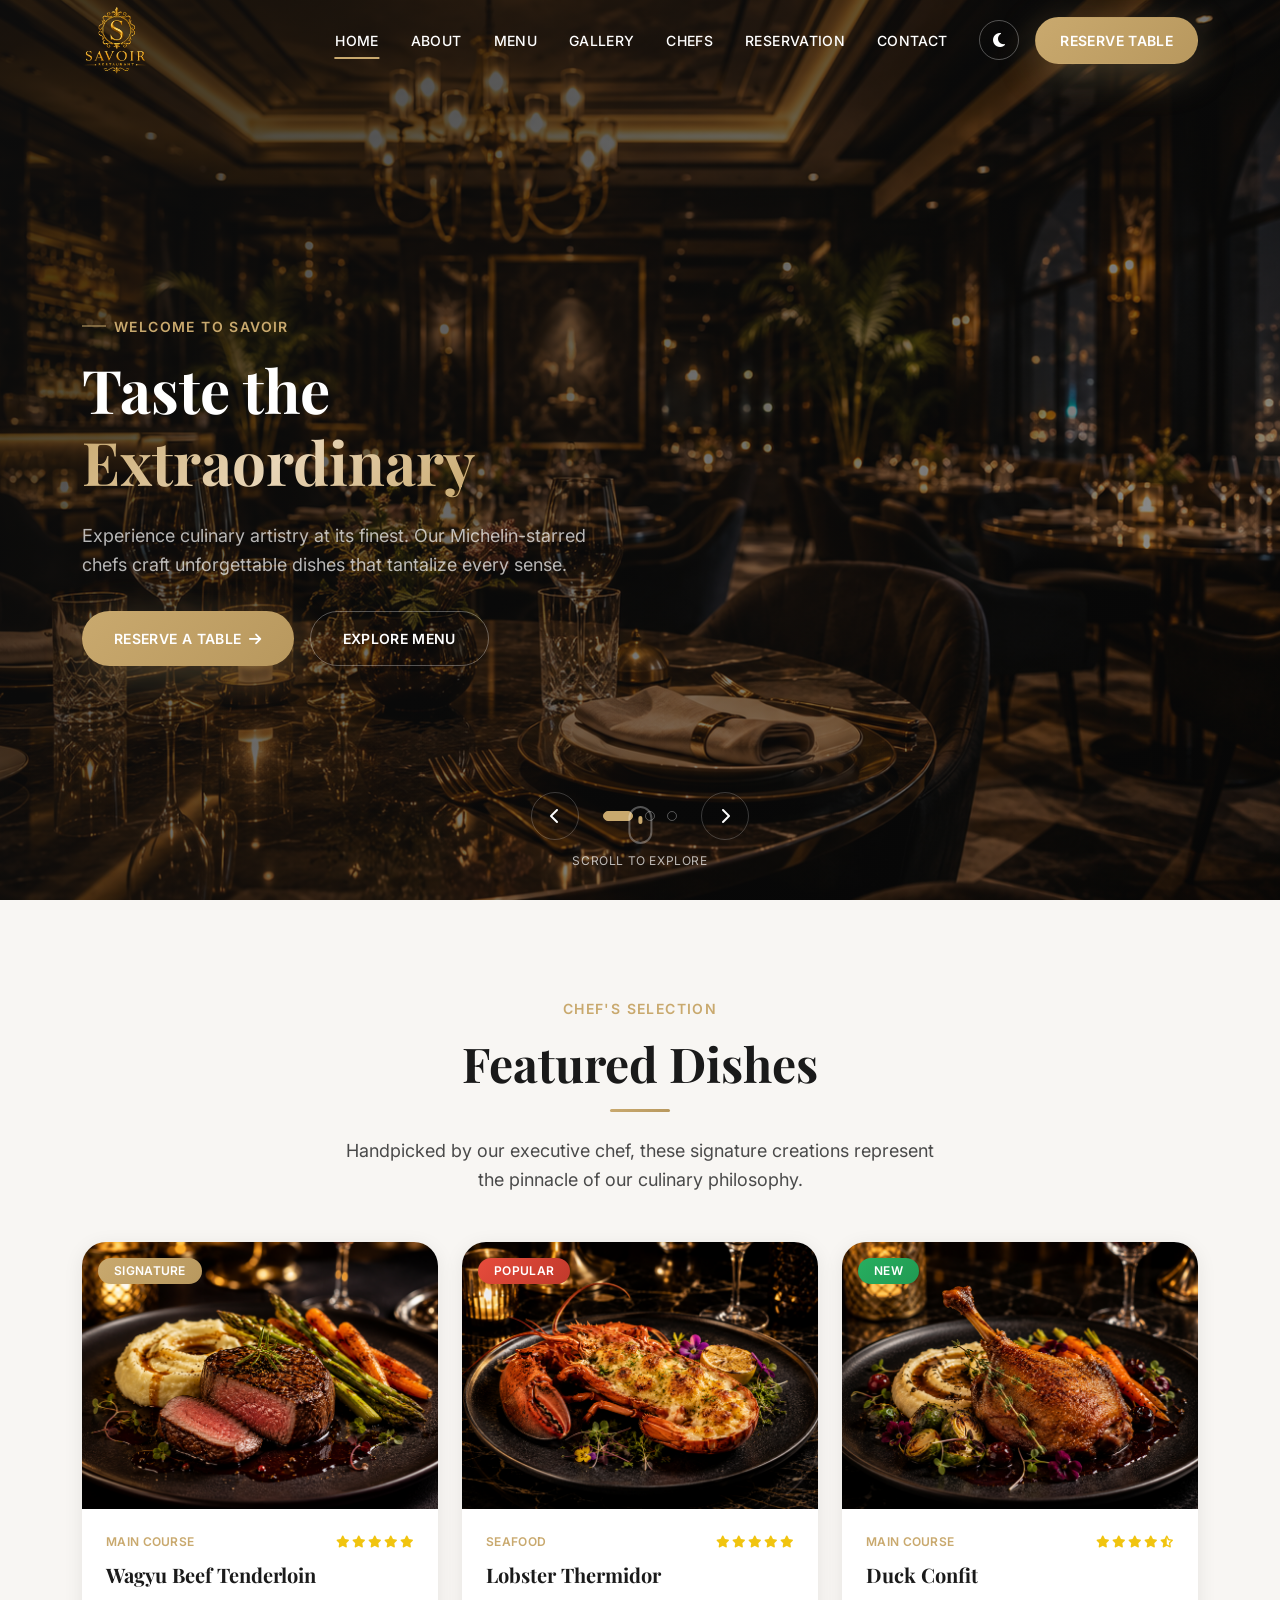
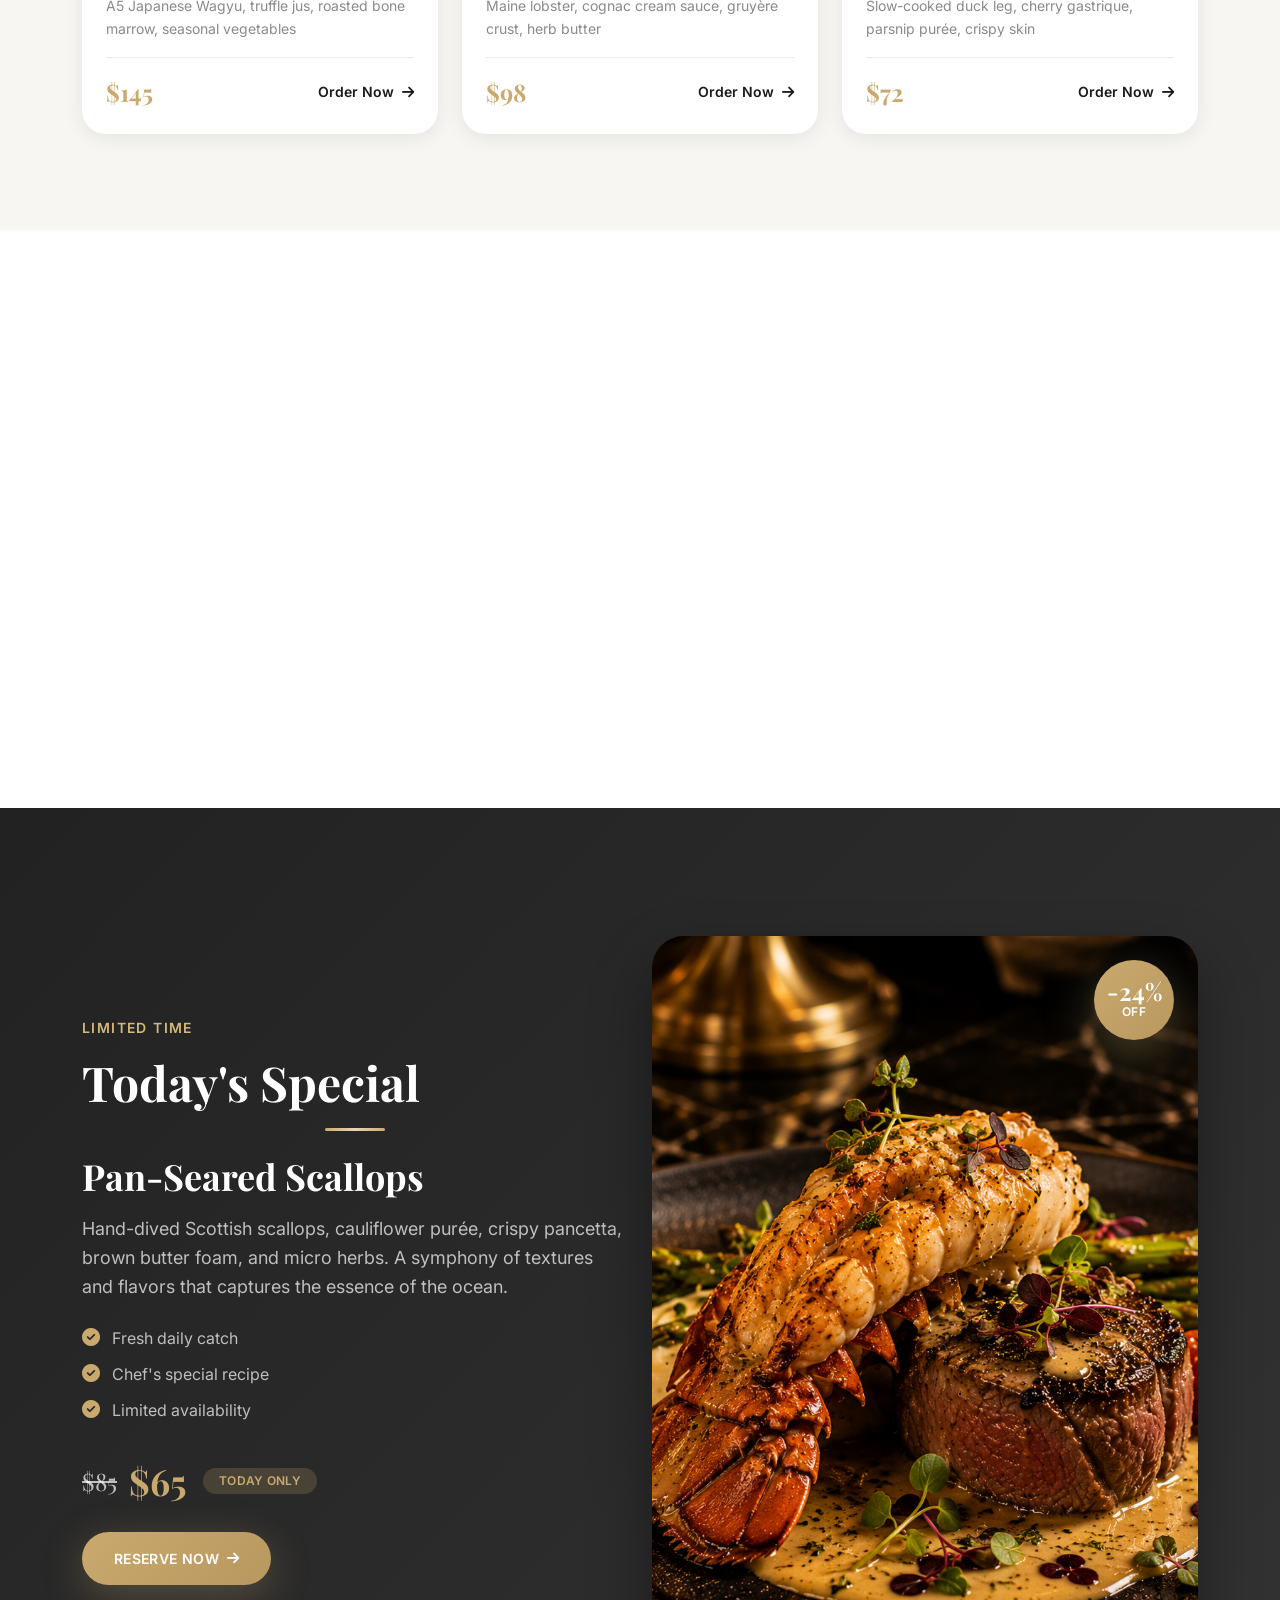
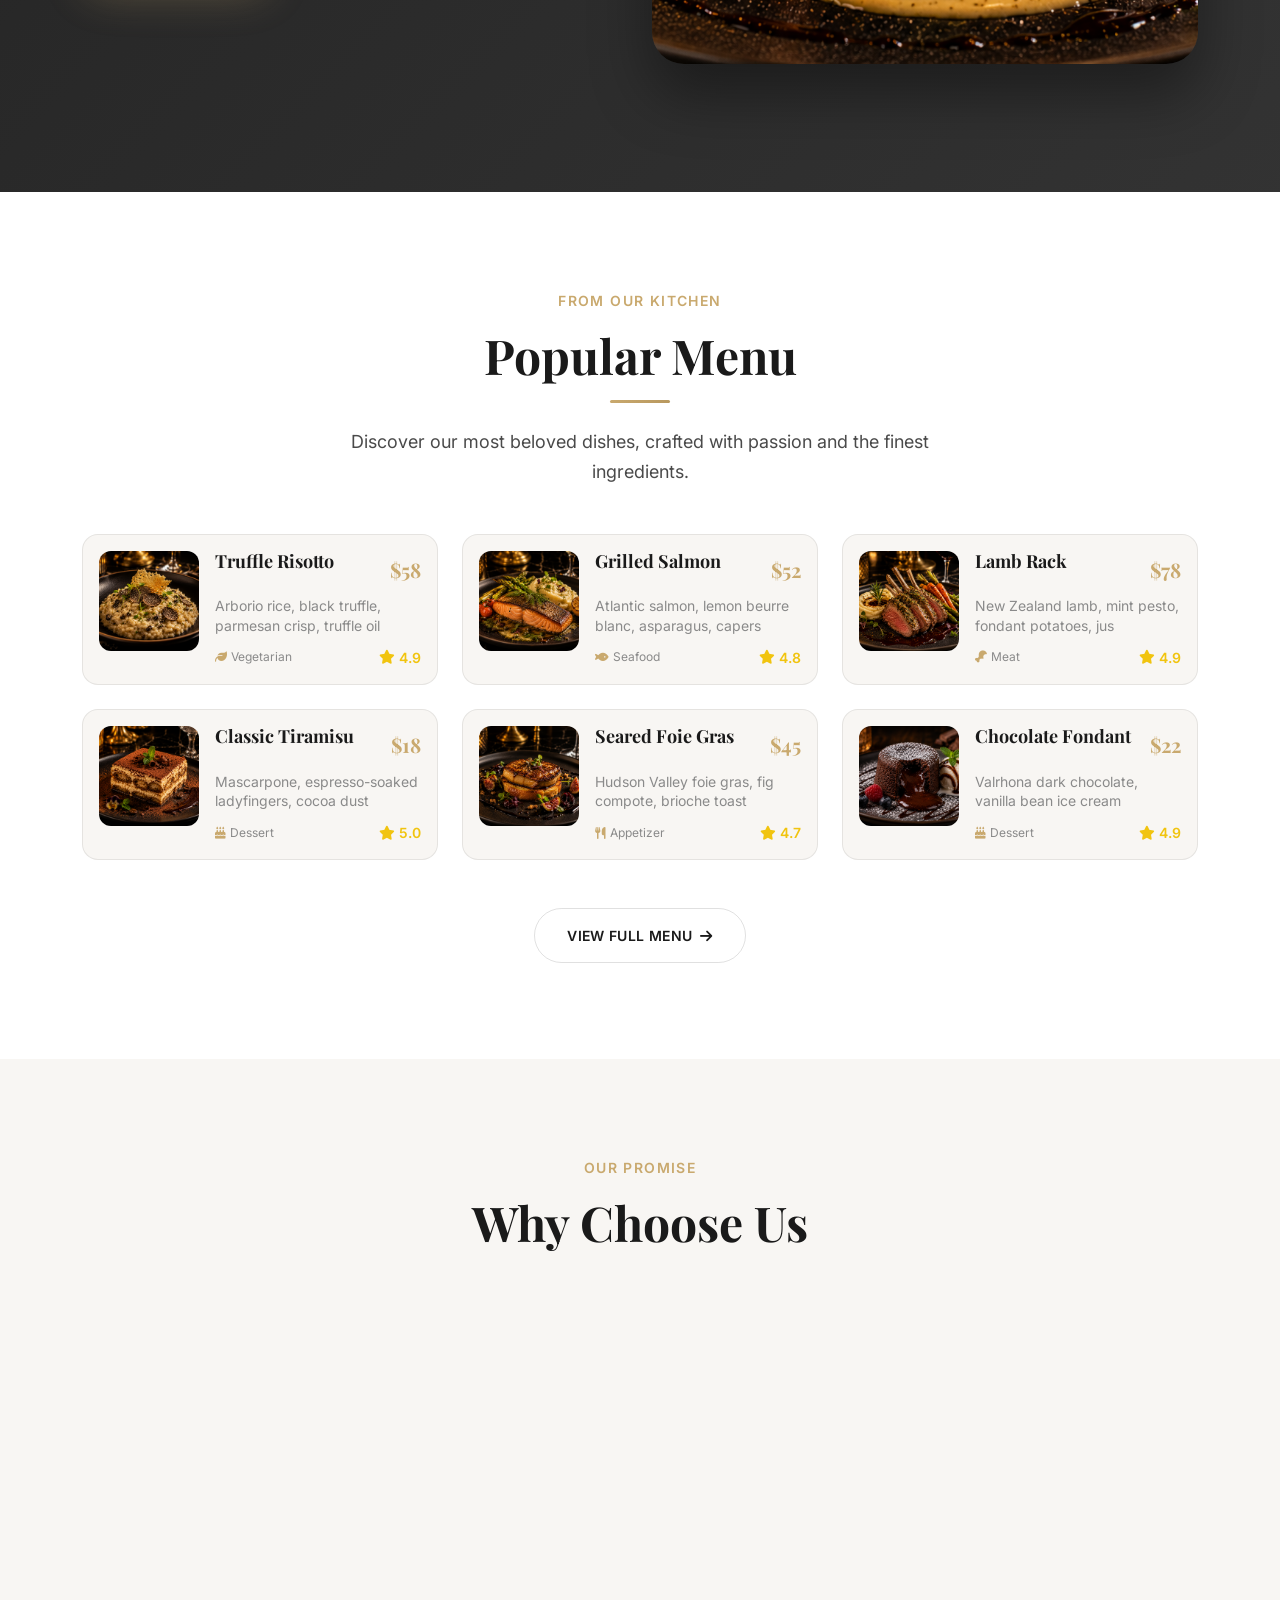
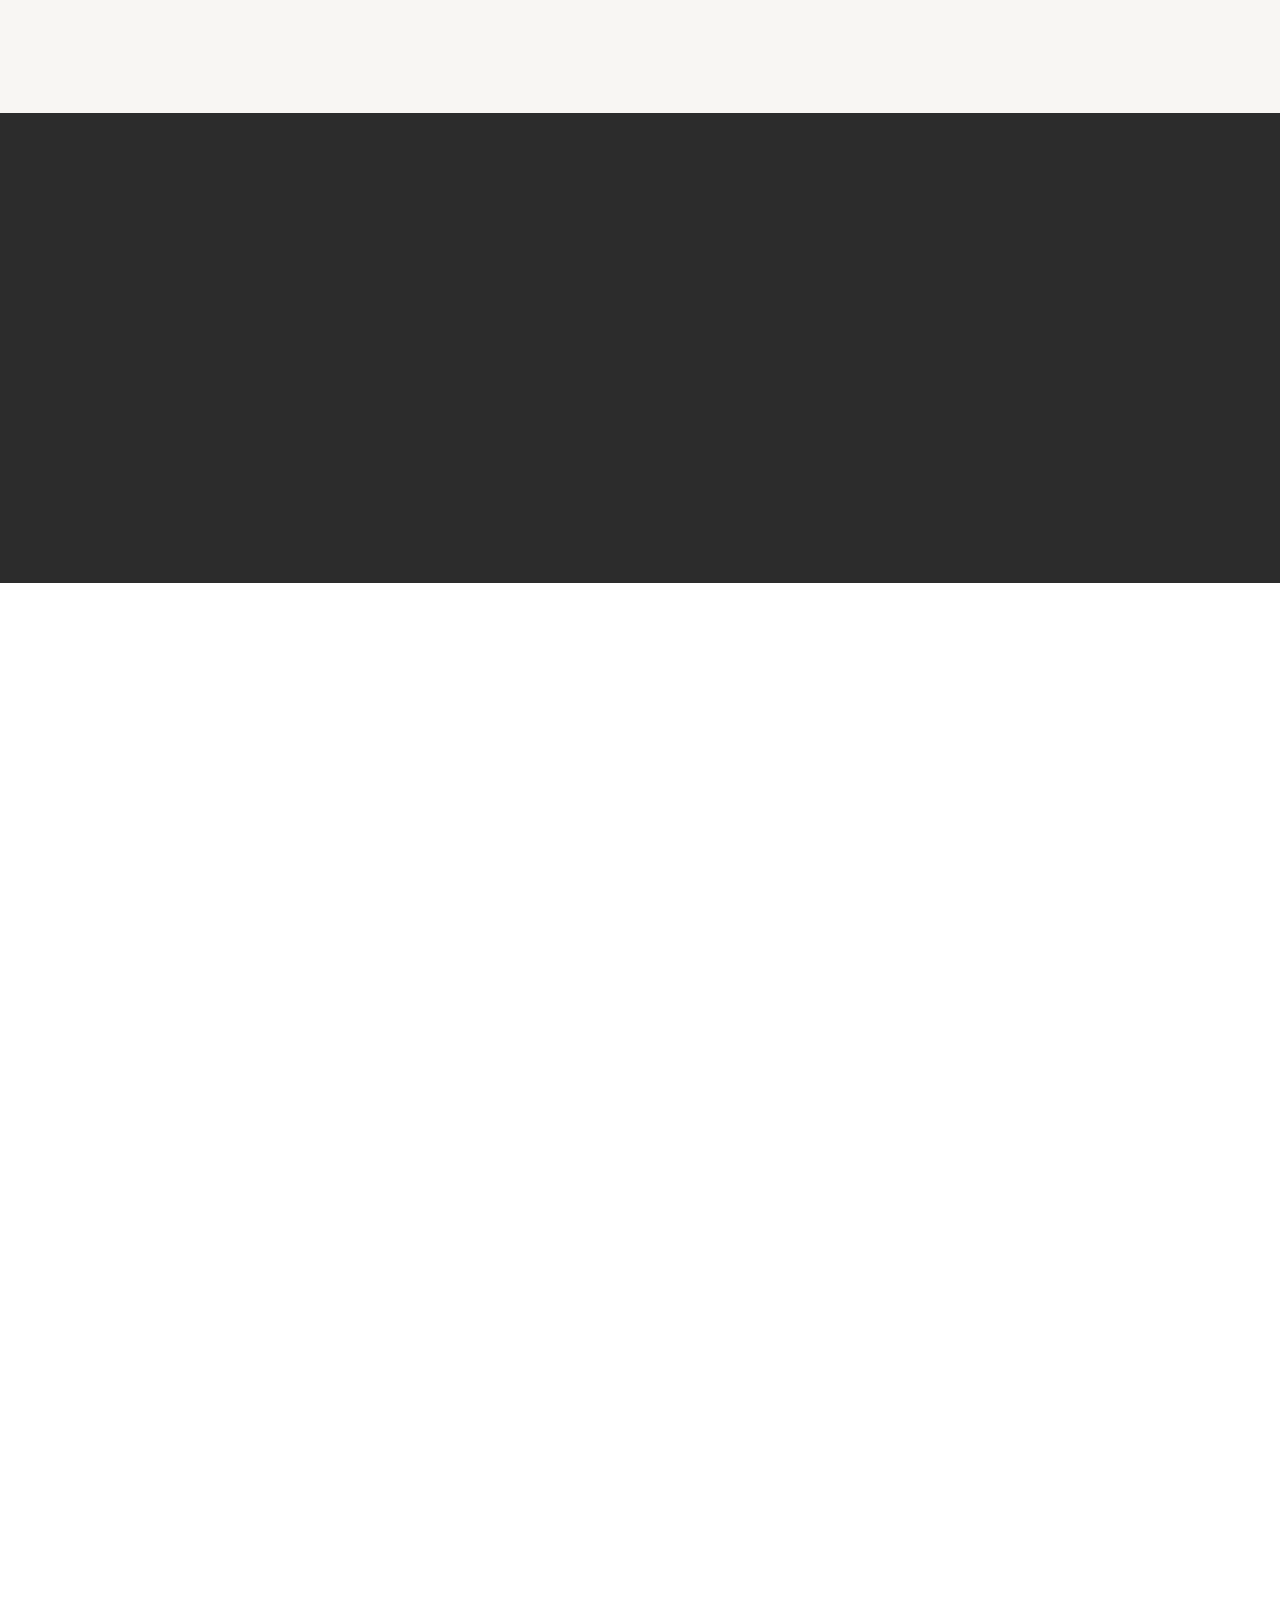
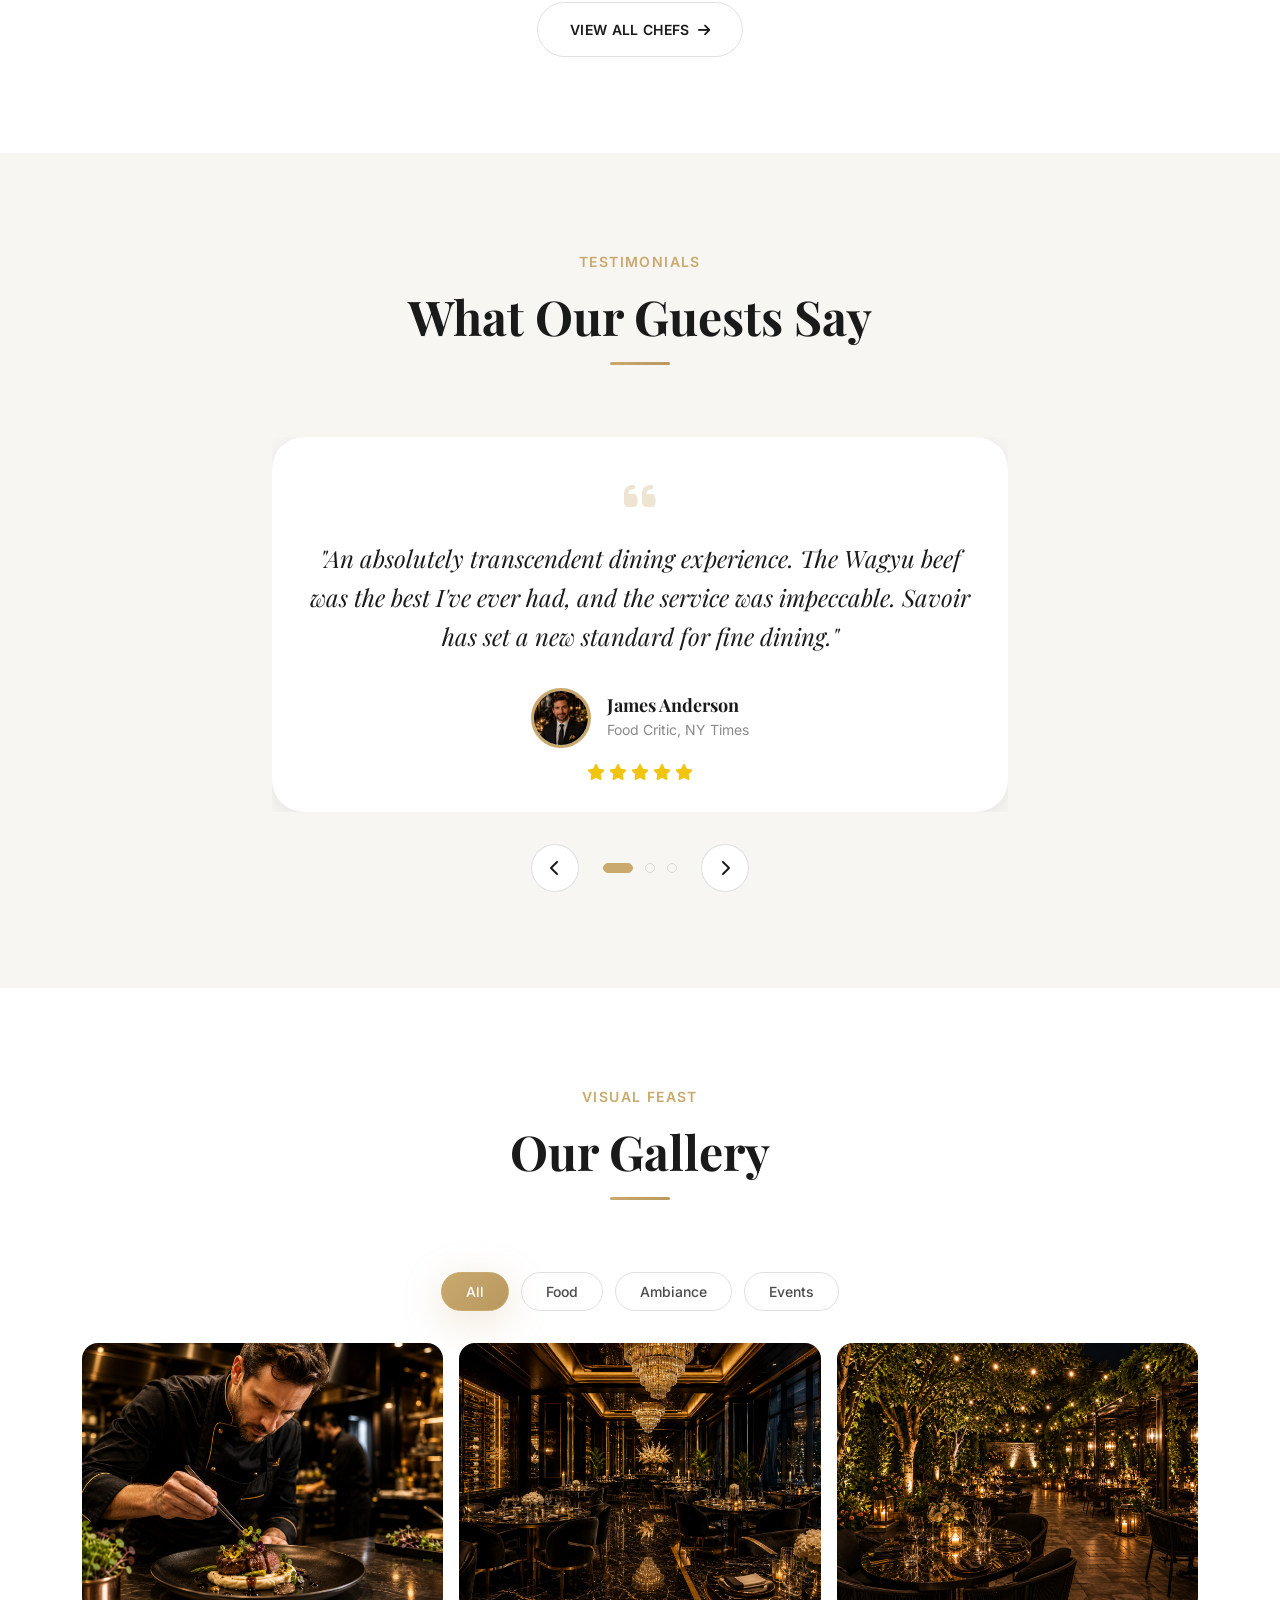
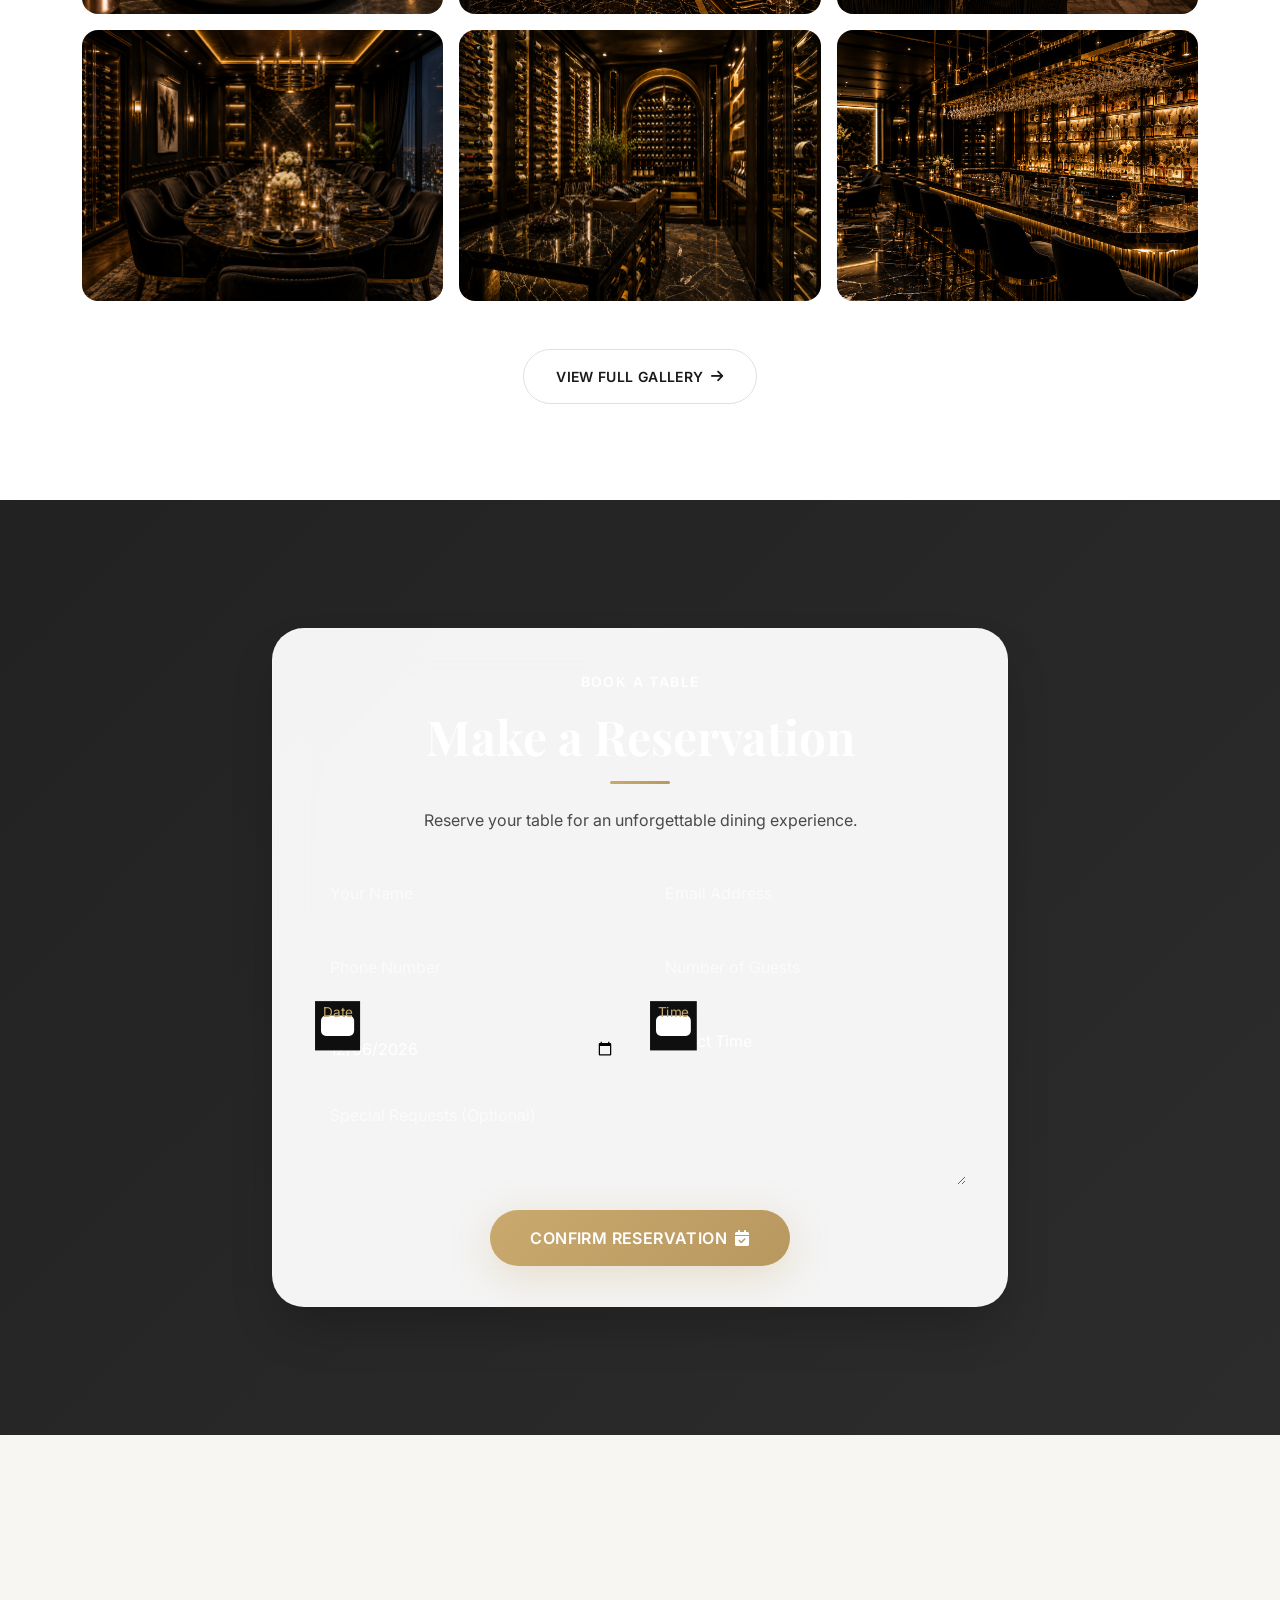
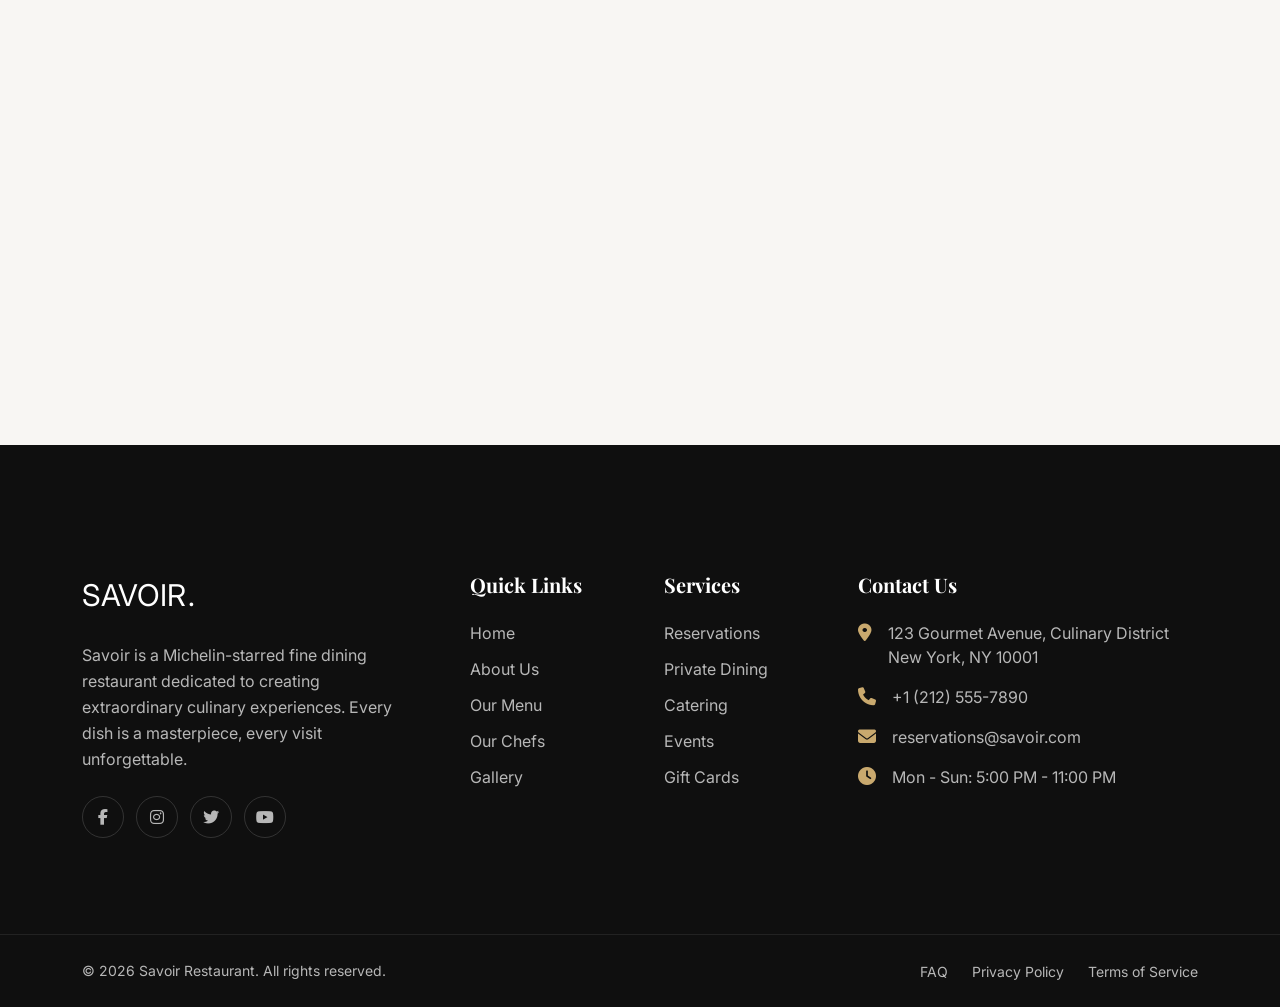
==== index.html @ 3e670ac7 "first commit" ====
<!DOCTYPE html>
<html lang="en" data-theme="light">
<head>
    <meta charset="UTF-8">
    <meta name="viewport" content="width=device-width, initial-scale=1.0">
    <meta name="description" content="Savoir - A Michelin-star dining experience. Premium luxury restaurant serving exquisite culinary masterpieces.">
    <meta name="keywords" content="luxury restaurant, fine dining, michelin star, gourmet food, reservation">
    <meta name="author" content="Savoir Restaurant">
    <meta name="theme-color" content="#0f0f0f">
    
    <title>Savoir | Fine Dining Experience</title>
    
    <!-- Favicon -->
    <link rel="icon" type="image/png" href="Images/logo/favicon 1.png">
    
    <!-- Bootstrap 5 CSS -->
    <link href="https://cdn.jsdelivr.net/npm/bootstrap@5.3.2/dist/css/bootstrap.min.css" rel="stylesheet">
    
    <!-- Tailwind CSS -->
    <script src="https://cdn.tailwindcss.com"></script>
    
    <!-- Google Fonts -->
    <link rel="preconnect" href="https://fonts.googleapis.com">
    <link rel="preconnect" href="https://fonts.gstatic.com" crossorigin>
    <link href="https://fonts.googleapis.com/css2?family=Playfair+Display:ital,wght@0,400;0,500;0,600;0,700;1,400;1,500&family=Inter:wght@300;400;500;600;700&display=swap" rel="stylesheet">
    
    <!-- Font Awesome -->
    <link rel="stylesheet" href="https://cdnjs.cloudflare.com/ajax/libs/font-awesome/6.5.1/css/all.min.css">
    
    <!-- Custom CSS -->
    <link rel="stylesheet" href="CSS/variables.css">
    <link rel="stylesheet" href="CSS/utilities.css">
    <link rel="stylesheet" href="CSS/animations.css">
    <link rel="stylesheet" href="CSS/style.css">
    <link rel="stylesheet" href="CSS/responsive.css">
</head>
<body class="overflow-x-hidden">
    
    <!-- ========================================== -->
    <!-- LOADING SCREEN                             -->
    <!-- ========================================== -->
    <div id="page-loader" class="page-loader">
        <div class="loader-content">
            <div class="loader-logo">
                <span class="loader-text">SAVOIR</span>
            </div>
            <div class="loader-line">
                <div class="loader-progress"></div>
            </div>
            <p class="loader-subtitle">Preparing your experience...</p>
        </div>
    </div>
    
    <!-- ========================================== -->
    <!-- SCROLL PROGRESS BAR                        -->
    <!-- ========================================== -->
    <div class="scroll-progress-container">
        <div class="scroll-progress-bar" id="scrollProgress"></div>
    </div>
    
    <!-- ========================================== -->
    <!-- NAVIGATION                                 -->
    <!-- ========================================== -->
    <nav class="navbar navbar-expand-lg fixed-top" id="mainNavbar">
        <div class="container">
            <!-- Logo -->
            <a class="navbar-brand" href="index.html">
                <img src="Images/logo/logo 1.png" alt="Savoir Restaurant" class="logo-img">
            </a>
            
            <!-- Mobile Toggle -->
            <button class="navbar-toggler" type="button" data-bs-toggle="collapse" data-bs-target="#navbarNav" 
                    aria-controls="navbarNav" aria-expanded="false" aria-label="Toggle navigation">
                <span class="toggler-line"></span>
                <span class="toggler-line"></span>
                <span class="toggler-line"></span>
            </button>
            
            <!-- Navigation Links -->
            <div class="collapse navbar-collapse" id="navbarNav">
                <ul class="navbar-nav ms-auto align-items-center">
                    <li class="nav-item">
                        <a class="nav-link active" href="index.html">Home</a>
                    </li>
                    <li class="nav-item">
                        <a class="nav-link" href="pages/about.html">About</a>
                    </li>
                    <li class="nav-item">
                        <a class="nav-link" href="pages/menu.html">Menu</a>
                    </li>
                    <li class="nav-item">
                        <a class="nav-link" href="pages/gallery.html">Gallery</a>
                    </li>
                    <li class="nav-item">
                        <a class="nav-link" href="pages/chefs.html">Chefs</a>
                    </li>
                    <li class="nav-item">
                        <a class="nav-link" href="pages/reservation.html">Reservation</a>
                    </li>
                    <li class="nav-item">
                        <a class="nav-link" href="pages/contact.html">Contact</a>
                    </li>
                    
                    <!-- Theme Toggle -->
                    <li class="nav-item ms-lg-3">
                        <button class="theme-toggle" id="themeToggle" aria-label="Toggle dark mode">
                            <i class="fas fa-moon"></i>
                            <i class="fas fa-sun"></i>
                        </button>
                    </li>
                    
                    <!-- CTA Button -->
                    <li class="nav-item ms-lg-3">
                        <a href="pages/reservation.html" class="btn btn-reserve">Reserve Table</a>
                    </li>
                </ul>
            </div>
        </div>
    </nav>
    
    <!-- ========================================== -->
    <!-- HERO SECTION                               -->
    <!-- ========================================== -->
    <section class="hero-section" id="hero">
        <div class="hero-slider" id="heroSlider">
            <!-- Slide 1 -->
            <div class="hero-slide active" style="background-image: url('Images/hero/hero\ 1.png');">
                <div class="hero-overlay"></div>
                <div class="container h-100">
                    <div class="row h-100 align-items-center">
                        <div class="col-lg-8 col-xl-6">
                            <div class="hero-content">
                                <span class="hero-subtitle reveal-up">Welcome to Savoir</span>
                                <h1 class="hero-title reveal-up delay-1">
                                    Taste the <span class="text-gradient">Extraordinary</span>
                                </h1>
                                <p class="hero-description reveal-up delay-2">
                                    Experience culinary artistry at its finest. Our Michelin-starred chefs craft 
                                    unforgettable dishes that tantalize every sense.
                                </p>
                                <div class="hero-buttons reveal-up delay-3">
                                    <a href="pages/reservation.html" class="btn btn-primary-glow">
                                        <span>Reserve a Table</span>
                                        <i class="fas fa-arrow-right ms-2"></i>
                                    </a>
                                    <a href="pages/menu.html" class="btn btn-outline-light">
                                        <span>Explore Menu</span>
                                    </a>
                                </div>
                            </div>
                        </div>
                    </div>
                </div>
            </div>
            
            <!-- Slide 2 -->
            <div class="hero-slide" style="background-image: url('Images/hero/hero\ 2.png');">
                <div class="hero-overlay"></div>
                <div class="container h-100">
                    <div class="row h-100 align-items-center">
                        <div class="col-lg-8 col-xl-6">
                            <div class="hero-content">
                                <span class="hero-subtitle">Fine Dining Redefined</span>
                                <h1 class="hero-title">
                                    Where <span class="text-gradient">Passion</span> Meets Plate
                                </h1>
                                <p class="hero-description">
                                    Every dish tells a story. Discover our seasonal tasting menu curated 
                                    with the world's finest ingredients.
                                </p>
                                <div class="hero-buttons">
                                    <a href="pages/reservation.html" class="btn btn-primary-glow">
                                        <span>Book Now</span>
                                        <i class="fas fa-arrow-right ms-2"></i>
                                    </a>
                                    <a href="pages/menu.html" class="btn btn-outline-light">
                                        <span>View Menu</span>
                                    </a>
                                </div>
                            </div>
                        </div>
                    </div>
                </div>
            </div>
            
            <!-- Slide 3 -->
            <div class="hero-slide" style="background-image: url('Images/hero/hero\ 3.png');">
                <div class="hero-overlay"></div>
                <div class="container h-100">
                    <div class="row h-100 align-items-center">
                        <div class="col-lg-8 col-xl-6">
                            <div class="hero-content">
                                <span class="hero-subtitle">An Evening to Remember</span>
                                <h1 class="hero-title">
                                    Savor Every <span class="text-gradient">Moment</span>
                                </h1>
                                <p class="hero-description">
                                    Immerse yourself in an ambiance of elegance. Perfect for romantic 
                                    evenings, celebrations, and business dinners.
                                </p>
                                <div class="hero-buttons">
                                    <a href="pages/reservation.html" class="btn btn-primary-glow">
                                        <span>Reserve Now</span>
                                        <i class="fas fa-arrow-right ms-2"></i>
                                    </a>
                                    <a href="pages/about.html" class="btn btn-outline-light">
                                        <span>Our Story</span>
                                    </a>
                                </div>
                            </div>
                        </div>
                    </div>
                </div>
            </div>
        </div>
        
        <!-- Slider Controls -->
        <div class="hero-slider-controls">
            <button class="slider-arrow slider-prev" id="sliderPrev" aria-label="Previous slide">
                <i class="fas fa-chevron-left"></i>
            </button>
            <div class="slider-dots" id="sliderDots">
                <button class="slider-dot active" data-slide="0" aria-label="Go to slide 1"></button>
                <button class="slider-dot" data-slide="1" aria-label="Go to slide 2"></button>
                <button class="slider-dot" data-slide="2" aria-label="Go to slide 3"></button>
            </div>
            <button class="slider-arrow slider-next" id="sliderNext" aria-label="Next slide">
                <i class="fas fa-chevron-right"></i>
            </button>
        </div>
        
        <!-- Scroll Indicator -->
        <div class="scroll-indicator">
            <div class="mouse">
                <div class="wheel"></div>
            </div>
            <span class="scroll-text">Scroll to explore</span>
        </div>
    </section>
    
    <!-- ========================================== -->
    <!-- FEATURED DISHES SECTION                    -->
    <!-- ========================================== -->
    <section class="section featured-section" id="featured">
        <div class="container">
            <div class="row justify-content-center mb-5">
                <div class="col-lg-8 text-center">
                    <span class="section-subtitle reveal-up">Chef's Selection</span>
                    <h2 class="section-title reveal-up delay-1">Featured Dishes</h2>
                    <div class="section-divider reveal-up delay-2"></div>
                    <p class="section-description reveal-up delay-2">
                        Handpicked by our executive chef, these signature creations represent the pinnacle 
                        of our culinary philosophy.
                    </p>
                </div>
            </div>
            
            <div class="row g-4">
                <!-- Featured Item 1 -->
                <div class="col-md-6 col-lg-4">
                    <div class="featured-card reveal-up">
                        <div class="featured-image">
                            <img src="Images/menu/food 1.png" alt="Wagyu Beef Tenderloin" loading="lazy">
                            <div class="featured-badge">Signature</div>
                            <div class="featured-overlay">
                                <a href="pages/menu.html" class="btn-view">
                                    <i class="fas fa-eye"></i>
                                </a>
                            </div>
                        </div>
                        <div class="featured-content">
                            <div class="featured-meta">
                                <span class="featured-category">Main Course</span>
                                <div class="featured-rating">
                                    <i class="fas fa-star"></i>
                                    <i class="fas fa-star"></i>
                                    <i class="fas fa-star"></i>
                                    <i class="fas fa-star"></i>
                                    <i class="fas fa-star"></i>
                                </div>
                            </div>
                            <h3 class="featured-title">Wagyu Beef Tenderloin</h3>
                            <p class="featured-desc">A5 Japanese Wagyu, truffle jus, roasted bone marrow, seasonal vegetables</p>
                            <div class="featured-footer">
                                <span class="featured-price">$145</span>
                                <a href="pages/reservation.html" class="featured-order">Order Now <i class="fas fa-arrow-right"></i></a>
                            </div>
                        </div>
                    </div>
                </div>
                
                <!-- Featured Item 2 -->
                <div class="col-md-6 col-lg-4">
                    <div class="featured-card reveal-up delay-1">
                        <div class="featured-image">
                            <img src="Images/menu/food 2.png" alt="Lobster Thermidor" loading="lazy">
                            <div class="featured-badge hot">Popular</div>
                            <div class="featured-overlay">
                                <a href="pages/menu.html" class="btn-view">
                                    <i class="fas fa-eye"></i>
                                </a>
                            </div>
                        </div>
                        <div class="featured-content">
                            <div class="featured-meta">
                                <span class="featured-category">Seafood</span>
                                <div class="featured-rating">
                                    <i class="fas fa-star"></i>
                                    <i class="fas fa-star"></i>
                                    <i class="fas fa-star"></i>
                                    <i class="fas fa-star"></i>
                                    <i class="fas fa-star"></i>
                                </div>
                            </div>
                            <h3 class="featured-title">Lobster Thermidor</h3>
                            <p class="featured-desc">Maine lobster, cognac cream sauce, gruyère crust, herb butter</p>
                            <div class="featured-footer">
                                <span class="featured-price">$98</span>
                                <a href="pages/reservation.html" class="featured-order">Order Now <i class="fas fa-arrow-right"></i></a>
                            </div>
                        </div>
                    </div>
                </div>
                
                <!-- Featured Item 3 -->
                <div class="col-md-6 col-lg-4">
                    <div class="featured-card reveal-up delay-2">
                        <div class="featured-image">
                            <img src="Images/menu/food 3.png" alt="Duck Confit" loading="lazy">
                            <div class="featured-badge new">New</div>
                            <div class="featured-overlay">
                                <a href="pages/menu.html" class="btn-view">
                                    <i class="fas fa-eye"></i>
                                </a>
                            </div>
                        </div>
                        <div class="featured-content">
                            <div class="featured-meta">
                                <span class="featured-category">Main Course</span>
                                <div class="featured-rating">
                                    <i class="fas fa-star"></i>
                                    <i class="fas fa-star"></i>
                                    <i class="fas fa-star"></i>
                                    <i class="fas fa-star"></i>
                                    <i class="fas fa-star-half-alt"></i>
                                </div>
                            </div>
                            <h3 class="featured-title">Duck Confit</h3>
                            <p class="featured-desc">Slow-cooked duck leg, cherry gastrique, parsnip purée, crispy skin</p>
                            <div class="featured-footer">
                                <span class="featured-price">$72</span>
                                <a href="pages/reservation.html" class="featured-order">Order Now <i class="fas fa-arrow-right"></i></a>
                            </div>
                        </div>
                    </div>
                </div>
            </div>
        </div>
    </section>
    
    <!-- ========================================== -->
    <!-- CATEGORIES SECTION                         -->
    <!-- ========================================== -->
    <section class="section categories-section" id="categories">
        <div class="container">
            <div class="row justify-content-center mb-5">
                <div class="col-lg-8 text-center">
                    <span class="section-subtitle reveal-up">Our Menu</span>
                    <h2 class="section-title reveal-up delay-1">Explore Categories</h2>
                    <div class="section-divider reveal-up delay-2"></div>
                </div>
            </div>
            
            <div class="row g-4">
                <div class="col-6 col-md-4 col-lg-2">
                    <a href="pages/menu.html" class="category-card reveal-up">
                        <div class="category-icon">
                            <i class="fas fa-utensils"></i>
                        </div>
                        <h4 class="category-name">Appetizers</h4>
                        <span class="category-count">12 Items</span>
                    </a>
                </div>
                <div class="col-6 col-md-4 col-lg-2">
                    <a href="pages/menu.html" class="category-card reveal-up delay-1">
                        <div class="category-icon">
                            <i class="fas fa-drumstick-bite"></i>
                        </div>
                        <h4 class="category-name">Main Course</h4>
                        <span class="category-count">18 Items</span>
                    </a>
                </div>
                <div class="col-6 col-md-4 col-lg-2">
                    <a href="pages/menu.html" class="category-card reveal-up delay-2">
                        <div class="category-icon">
                            <i class="fas fa-fish"></i>
                        </div>
                        <h4 class="category-name">Seafood</h4>
                        <span class="category-count">10 Items</span>
                    </a>
                </div>
                <div class="col-6 col-md-4 col-lg-2">
                    <a href="pages/menu.html" class="category-card reveal-up delay-3">
                        <div class="category-icon">
                            <i class="fas fa-leaf"></i>
                        </div>
                        <h4 class="category-name">Vegetarian</h4>
                        <span class="category-count">8 Items</span>
                    </a>
                </div>
                <div class="col-6 col-md-4 col-lg-2">
                    <a href="pages/menu.html" class="category-card reveal-up delay-4">
                        <div class="category-icon">
                            <i class="fas fa-birthday-cake"></i>
                        </div>
                        <h4 class="category-name">Desserts</h4>
                        <span class="category-count">14 Items</span>
                    </a>
                </div>
                <div class="col-6 col-md-4 col-lg-2">
                    <a href="pages/menu.html" class="category-card reveal-up delay-5">
                        <div class="category-icon">
                            <i class="fas fa-wine-glass"></i>
                        </div>
                        <h4 class="category-name">Beverages</h4>
                        <span class="category-count">20 Items</span>
                    </a>
                </div>
            </div>
        </div>
    </section>
    
    <!-- ========================================== -->
    <!-- TODAY'S SPECIAL SECTION                    -->
    <!-- ========================================== -->
    <section class="section special-section" id="special">
        <div class="special-bg" style="background-image: url('Images/backgrounds/special-bg.png');"></div>
        <div class="special-overlay"></div>
        <div class="container">
            <div class="row align-items-center">
                <div class="col-lg-6">
                    <div class="special-content reveal-left">
                        <span class="section-subtitle light">Limited Time</span>
                        <h2 class="section-title light">Today's Special</h2>
                        <div class="section-divider light"></div>
                        <h3 class="special-dish-name">Pan-Seared Scallops</h3>
                        <p class="special-description">
                            Hand-dived Scottish scallops, cauliflower purée, crispy pancetta, 
                            brown butter foam, and micro herbs. A symphony of textures and flavors 
                            that captures the essence of the ocean.
                        </p>
                        <ul class="special-features">
                            <li><i class="fas fa-check-circle"></i> Fresh daily catch</li>
                            <li><i class="fas fa-check-circle"></i> Chef's special recipe</li>
                            <li><i class="fas fa-check-circle"></i> Limited availability</li>
                        </ul>
                        <div class="special-price-box">
                            <div class="price-wrapper">
                                <span class="old-price">$85</span>
                                <span class="new-price">$65</span>
                            </div>
                            <span class="price-note">Today Only</span>
                        </div>
                        <a href="pages/reservation.html" class="btn btn-primary-glow mt-4">
                            <span>Reserve Now</span>
                            <i class="fas fa-arrow-right ms-2"></i>
                        </a>
                    </div>
                </div>
                <div class="col-lg-6">
                    <div class="special-image reveal-right">
                        <div class="special-image-wrapper">
                            <img src="Images/menu/special-dish.png" alt="Today's Special - Pan-Seared Scallops" loading="lazy">
                            <div class="special-floating-badge">
                                <span class="badge-percent">-24%</span>
                                <span class="badge-text">OFF</span>
                            </div>
                        </div>
                    </div>
                </div>
            </div>
        </div>
    </section>
    
    <!-- ========================================== -->
    <!-- POPULAR MENU SECTION                       -->
    <!-- ========================================== -->
    <section class="section menu-section" id="menu">
        <div class="container">
            <div class="row justify-content-center mb-5">
                <div class="col-lg-8 text-center">
                    <span class="section-subtitle reveal-up">From Our Kitchen</span>
                    <h2 class="section-title reveal-up delay-1">Popular Menu</h2>
                    <div class="section-divider reveal-up delay-2"></div>
                    <p class="section-description reveal-up delay-2">
                        Discover our most beloved dishes, crafted with passion and the finest ingredients.
                    </p>
                </div>
            </div>
            
            <div class="row g-4">
                <!-- Menu Item 1 -->
                <div class="col-md-6 col-lg-4">
                    <div class="menu-card reveal-up">
                        <div class="menu-image">
                            <img src="Images/menu/food 4.png" alt="Truffle Risotto" loading="lazy">
                        </div>
                        <div class="menu-content">
                            <div class="menu-header">
                                <h4 class="menu-name">Truffle Risotto</h4>
                                <span class="menu-price">$58</span>
                            </div>
                            <p class="menu-desc">Arborio rice, black truffle, parmesan crisp, truffle oil</p>
                            <div class="menu-meta">
                                <span class="menu-tag"><i class="fas fa-leaf"></i> Vegetarian</span>
                                <div class="menu-rating">
                                    <i class="fas fa-star"></i>
                                    <span>4.9</span>
                                </div>
                            </div>
                        </div>
                    </div>
                </div>
                
                <!-- Menu Item 2 -->
                <div class="col-md-6 col-lg-4">
                    <div class="menu-card reveal-up delay-1">
                        <div class="menu-image">
                            <img src="Images/menu/food 5.png" alt="Grilled Salmon" loading="lazy">
                        </div>
                        <div class="menu-content">
                            <div class="menu-header">
                                <h4 class="menu-name">Grilled Salmon</h4>
                                <span class="menu-price">$52</span>
                            </div>
                            <p class="menu-desc">Atlantic salmon, lemon beurre blanc, asparagus, capers</p>
                            <div class="menu-meta">
                                <span class="menu-tag"><i class="fas fa-fish"></i> Seafood</span>
                                <div class="menu-rating">
                                    <i class="fas fa-star"></i>
                                    <span>4.8</span>
                                </div>
                            </div>
                        </div>
                    </div>
                </div>
                
                <!-- Menu Item 3 -->
                <div class="col-md-6 col-lg-4">
                    <div class="menu-card reveal-up delay-2">
                        <div class="menu-image">
                            <img src="Images/menu/food 6.png" alt="Lamb Rack" loading="lazy">
                        </div>
                        <div class="menu-content">
                            <div class="menu-header">
                                <h4 class="menu-name">Lamb Rack</h4>
                                <span class="menu-price">$78</span>
                            </div>
                            <p class="menu-desc">New Zealand lamb, mint pesto, fondant potatoes, jus</p>
                            <div class="menu-meta">
                                <span class="menu-tag"><i class="fas fa-drumstick-bite"></i> Meat</span>
                                <div class="menu-rating">
                                    <i class="fas fa-star"></i>
                                    <span>4.9</span>
                                </div>
                            </div>
                        </div>
                    </div>
                </div>
                
                <!-- Menu Item 4 -->
                <div class="col-md-6 col-lg-4">
                    <div class="menu-card reveal-up">
                        <div class="menu-image">
                            <img src="Images/menu/food 7.png" alt="Tiramisu" loading="lazy">
                        </div>
                        <div class="menu-content">
                            <div class="menu-header">
                                <h4 class="menu-name">Classic Tiramisu</h4>
                                <span class="menu-price">$18</span>
                            </div>
                            <p class="menu-desc">Mascarpone, espresso-soaked ladyfingers, cocoa dust</p>
                            <div class="menu-meta">
                                <span class="menu-tag"><i class="fas fa-birthday-cake"></i> Dessert</span>
                                <div class="menu-rating">
                                    <i class="fas fa-star"></i>
                                    <span>5.0</span>
                                </div>
                            </div>
                        </div>
                    </div>
                </div>
                
                <!-- Menu Item 5 -->
                <div class="col-md-6 col-lg-4">
                    <div class="menu-card reveal-up delay-1">
                        <div class="menu-image">
                            <img src="Images/menu/food 8.png" alt="Foie Gras" loading="lazy">
                        </div>
                        <div class="menu-content">
                            <div class="menu-header">
                                <h4 class="menu-name">Seared Foie Gras</h4>
                                <span class="menu-price">$45</span>
                            </div>
                            <p class="menu-desc">Hudson Valley foie gras, fig compote, brioche toast</p>
                            <div class="menu-meta">
                                <span class="menu-tag"><i class="fas fa-utensils"></i> Appetizer</span>
                                <div class="menu-rating">
                                    <i class="fas fa-star"></i>
                                    <span>4.7</span>
                                </div>
                            </div>
                        </div>
                    </div>
                </div>
                
                <!-- Menu Item 6 -->
                <div class="col-md-6 col-lg-4">
                    <div class="menu-card reveal-up delay-2">
                        <div class="menu-image">
                            <img src="Images/menu/food 9.png" alt="Chocolate Fondant" loading="lazy">
                        </div>
                        <div class="menu-content">
                            <div class="menu-header">
                                <h4 class="menu-name">Chocolate Fondant</h4>
                                <span class="menu-price">$22</span>
                            </div>
                            <p class="menu-desc">Valrhona dark chocolate, vanilla bean ice cream</p>
                            <div class="menu-meta">
                                <span class="menu-tag"><i class="fas fa-birthday-cake"></i> Dessert</span>
                                <div class="menu-rating">
                                    <i class="fas fa-star"></i>
                                    <span>4.9</span>
                                </div>
                            </div>
                        </div>
                    </div>
                </div>
            </div>
            
            <div class="text-center mt-5">
                <a href="pages/menu.html" class="btn btn-outline-dark">
                    <span>View Full Menu</span>
                    <i class="fas fa-arrow-right ms-2"></i>
                </a>
            </div>
        </div>
    </section>
    
    <!-- ========================================== -->
    <!-- WHY CHOOSE US SECTION                      -->
    <!-- ========================================== -->
    <section class="section why-section" id="why">
        <div class="container">
            <div class="row justify-content-center mb-5">
                <div class="col-lg-8 text-center">
                    <span class="section-subtitle reveal-up">Our Promise</span>
                    <h2 class="section-title reveal-up delay-1">Why Choose Us</h2>
                    <div class="section-divider reveal-up delay-2"></div>
                </div>
            </div>
            
            <div class="row g-4">
                <div class="col-md-6 col-lg-3">
                    <div class="why-card reveal-up">
                        <div class="why-icon">
                            <i class="fas fa-award"></i>
                        </div>
                        <h4 class="why-title">Michelin Quality</h4>
                        <p class="why-desc">Award-winning cuisine crafted by world-renowned chefs with decades of experience.</p>
                    </div>
                </div>
                <div class="col-md-6 col-lg-3">
                    <div class="why-card reveal-up delay-1">
                        <div class="why-icon">
                            <i class="fas fa-seedling"></i>
                        </div>
                        <h4 class="why-title">Fresh Ingredients</h4>
                        <p class="why-desc">We source only the finest organic and locally-sourced ingredients daily.</p>
                    </div>
                </div>
                <div class="col-md-6 col-lg-3">
                    <div class="why-card reveal-up delay-2">
                        <div class="why-icon">
                            <i class="fas fa-concierge-bell"></i>
                        </div>
                        <h4 class="why-title">Premium Service</h4>
                        <p class="why-desc">Impeccable white-glove service ensuring an unforgettable dining experience.</p>
                    </div>
                </div>
                <div class="col-md-6 col-lg-3">
                    <div class="why-card reveal-up delay-3">
                        <div class="why-icon">
                            <i class="fas fa-wine-bottle"></i>
                        </div>
                        <h4 class="why-title">Curated Wines</h4>
                        <p class="why-desc">An extensive collection of rare and vintage wines from around the world.</p>
                    </div>
                </div>
            </div>
        </div>
    </section>
    
    <!-- ========================================== -->
    <!-- STATISTICS SECTION                         -->
    <!-- ========================================== -->
    <section class="section stats-section" id="stats">
        <div class="stats-bg" style="background-image: url('Images/backgrounds/stats-bg.png');"></div>
        <div class="stats-overlay"></div>
        <div class="container">
            <div class="row g-4">
                <div class="col-6 col-md-3">
                    <div class="stat-item reveal-up">
                        <div class="stat-icon">
                            <i class="fas fa-calendar-alt"></i>
                        </div>
                        <div class="stat-number" data-count="15">0</div>
                        <div class="stat-label">Years of Excellence</div>
                    </div>
                </div>
                <div class="col-6 col-md-3">
                    <div class="stat-item reveal-up delay-1">
                        <div class="stat-icon">
                            <i class="fas fa-utensils"></i>
                        </div>
                        <div class="stat-number" data-count="150">0</div>
                        <div class="stat-label">Signature Dishes</div>
                    </div>
                </div>
                <div class="col-6 col-md-3">
                    <div class="stat-item reveal-up delay-2">
                        <div class="stat-icon">
                            <i class="fas fa-smile"></i>
                        </div>
                        <div class="stat-number" data-count="50000">0</div>
                        <div class="stat-label">Happy Guests</div>
                    </div>
                </div>
                <div class="col-6 col-md-3">
                    <div class="stat-item reveal-up delay-3">
                        <div class="stat-icon">
                            <i class="fas fa-trophy"></i>
                        </div>
                        <div class="stat-number" data-count="12">0</div>
                        <div class="stat-label">Awards Won</div>
                    </div>
                </div>
            </div>
        </div>
    </section>
    
    <!-- ========================================== -->
    <!-- MEET OUR CHEFS SECTION                     -->
    <!-- ========================================== -->
    <section class="section chefs-section" id="chefs">
        <div class="container">
            <div class="row justify-content-center mb-5">
                <div class="col-lg-8 text-center">
                    <span class="section-subtitle reveal-up">The Artists</span>
                    <h2 class="section-title reveal-up delay-1">Meet Our Chefs</h2>
                    <div class="section-divider reveal-up delay-2"></div>
                    <p class="section-description reveal-up delay-2">
                        World-class culinary masters who bring passion, creativity, and precision to every plate.
                    </p>
                </div>
            </div>
            
            <div class="row g-4">
                <!-- Chef 1 -->
                <div class="col-md-6 col-lg-4">
                    <div class="chef-card reveal-up">
                        <div class="chef-image">
                            <img src="Images/chefs/chef 1.png" alt="Chef Marco Rossi" loading="lazy">
                            <div class="chef-social">
                                <a href="#" aria-label="Instagram"><i class="fab fa-instagram"></i></a>
                                <a href="#" aria-label="Twitter"><i class="fab fa-twitter"></i></a>
                                <a href="#" aria-label="LinkedIn"><i class="fab fa-linkedin-in"></i></a>
                            </div>
                        </div>
                        <div class="chef-info">
                            <h4 class="chef-name">Marco Rossi</h4>
                            <span class="chef-role">Executive Chef</span>
                            <p class="chef-bio">25 years of experience in Michelin-starred kitchens across Europe and Asia.</p>
                        </div>
                    </div>
                </div>
                
                <!-- Chef 2 -->
                <div class="col-md-6 col-lg-4">
                    <div class="chef-card reveal-up delay-1">
                        <div class="chef-image">
                            <img src="Images/chefs/chef 2.png" alt="Chef Elena Martinez" loading="lazy">
                            <div class="chef-social">
                                <a href="#" aria-label="Instagram"><i class="fab fa-instagram"></i></a>
                                <a href="#" aria-label="Twitter"><i class="fab fa-twitter"></i></a>
                                <a href="#" aria-label="LinkedIn"><i class="fab fa-linkedin-in"></i></a>
                            </div>
                        </div>
                        <div class="chef-info">
                            <h4 class="chef-name">Elena Martinez</h4>
                            <span class="chef-role">Pastry Chef</span>
                            <p class="chef-bio">Award-winning pastry artist specializing in modern French desserts.</p>
                        </div>
                    </div>
                </div>
                
                <!-- Chef 3 -->
                <div class="col-md-6 col-lg-4">
                    <div class="chef-card reveal-up delay-2">
                        <div class="chef-image">
                            <img src="Images/chefs/chef 3.png" alt="Chef Kenji Tanaka" loading="lazy">
                            <div class="chef-social">
                                <a href="#" aria-label="Instagram"><i class="fab fa-instagram"></i></a>
                                <a href="#" aria-label="Twitter"><i class="fab fa-twitter"></i></a>
                                <a href="#" aria-label="LinkedIn"><i class="fab fa-linkedin-in"></i></a>
                            </div>
                        </div>
                        <div class="chef-info">
                            <h4 class="chef-name">Kenji Tanaka</h4>
                            <span class="chef-role">Sous Chef</span>
                            <p class="chef-bio">Fusion cuisine expert blending Japanese precision with European flavors.</p>
                        </div>
                    </div>
                </div>
            </div>
            
            <div class="text-center mt-5">
                <a href="pages/chefs.html" class="btn btn-outline-dark">
                    <span>View All Chefs</span>
                    <i class="fas fa-arrow-right ms-2"></i>
                </a>
            </div>
        </div>
    </section>
    
    <!-- ========================================== -->
    <!-- TESTIMONIALS SECTION                       -->
    <!-- ========================================== -->
    <section class="section testimonials-section" id="testimonials">
        <div class="container">
            <div class="row justify-content-center mb-5">
                <div class="col-lg-8 text-center">
                    <span class="section-subtitle reveal-up">Testimonials</span>
                    <h2 class="section-title reveal-up delay-1">What Our Guests Say</h2>
                    <div class="section-divider reveal-up delay-2"></div>
                </div>
            </div>
            
            <div class="row justify-content-center">
                <div class="col-lg-8">
                    <div class="testimonial-slider" id="testimonialSlider">
                        <!-- Testimonial 1 -->
                        <div class="testimonial-item active">
                            <div class="testimonial-content">
                                <div class="testimonial-quote">
                                    <i class="fas fa-quote-left"></i>
                                </div>
                                <p class="testimonial-text">
                                    "An absolutely transcendent dining experience. The Wagyu beef was the best I've ever had, 
                                    and the service was impeccable. Savoir has set a new standard for fine dining."
                                </p>
                                <div class="testimonial-author">
                                    <img src="Images/testimonials/client 1.png" alt="James Anderson" loading="lazy">
                                    <div class="author-info">
                                        <h5>James Anderson</h5>
                                        <span>Food Critic, NY Times</span>
                                    </div>
                                </div>
                                <div class="testimonial-rating">
                                    <i class="fas fa-star"></i>
                                    <i class="fas fa-star"></i>
                                    <i class="fas fa-star"></i>
                                    <i class="fas fa-star"></i>
                                    <i class="fas fa-star"></i>
                                </div>
                            </div>
                        </div>
                        
                        <!-- Testimonial 2 -->
                        <div class="testimonial-item">
                            <div class="testimonial-content">
                                <div class="testimonial-quote">
                                    <i class="fas fa-quote-left"></i>
                                </div>
                                <p class="testimonial-text">
                                    "We celebrated our anniversary at Savoir and it was magical. The ambiance, 
                                    the wine pairing, and every course was perfection. Truly unforgettable."
                                </p>
                                <div class="testimonial-author">
                                    <img src="Images/testimonials/client 2.png" alt="Sarah Mitchell" loading="lazy">
                                    <div class="author-info">
                                        <h5>Sarah Mitchell</h5>
                                        <span>Regular Guest</span>
                                    </div>
                                </div>
                                <div class="testimonial-rating">
                                    <i class="fas fa-star"></i>
                                    <i class="fas fa-star"></i>
                                    <i class="fas fa-star"></i>
                                    <i class="fas fa-star"></i>
                                    <i class="fas fa-star"></i>
                                </div>
                            </div>
                        </div>
                        
                        <!-- Testimonial 3 -->
                        <div class="testimonial-item">
                            <div class="testimonial-content">
                                <div class="testimonial-quote">
                                    <i class="fas fa-quote-left"></i>
                                </div>
                                <p class="testimonial-text">
                                    "As a chef myself, I'm incredibly particular. Savoir exceeded every expectation. 
                                    The technique, the presentation, the flavors — absolutely world-class."
                                </p>
                                <div class="testimonial-author">
                                    <img src="Images/testimonials/client 3.png" alt="Michael Chen" loading="lazy">
                                    <div class="author-info">
                                        <h5>Michael Chen</h5>
                                        <span>Executive Chef, The Pearl</span>
                                    </div>
                                </div>
                                <div class="testimonial-rating">
                                    <i class="fas fa-star"></i>
                                    <i class="fas fa-star"></i>
                                    <i class="fas fa-star"></i>
                                    <i class="fas fa-star"></i>
                                    <i class="fas fa-star"></i>
                                </div>
                            </div>
                        </div>
                    </div>

                    
                    <!-- Testimonial Controls -->
                    <div class="testimonial-controls">
                        <button class="testimonial-arrow" id="testimonialPrev" aria-label="Previous testimonial">
                            <i class="fas fa-chevron-left"></i>
                        </button>
                        <div class="testimonial-dots" id="testimonialDots">
                            <button class="testimonial-dot active" data-index="0" aria-label="Go to slide 1"></button>
                            <button class="testimonial-dot" data-index="1" aria-label="Go to slide 2"></button>
                            <button class="testimonial-dot" data-index="2" aria-label="Go to slide 3"></button>
                        </div>
                        <button class="testimonial-arrow" id="testimonialNext" aria-label="Next testimonial">
                            <i class="fas fa-chevron-right"></i>
                        </button>
                    </div>
                </div>
            </div>
        </div>
    </section>
    
    <!-- ========================================== -->
    <!-- GALLERY SECTION                            -->
    <!-- ========================================== -->
    <section class="section gallery-section" id="gallery">
        <div class="container">
            <div class="row justify-content-center mb-5">
                <div class="col-lg-8 text-center">
                    <span class="section-subtitle reveal-up">Visual Feast</span>
                    <h2 class="section-title reveal-up delay-1">Our Gallery</h2>
                    <div class="section-divider reveal-up delay-2"></div>
                </div>
            </div>
            
            <!-- Gallery Filter -->
            <div class="gallery-filter reveal-up delay-1">
                <button class="filter-btn active" data-filter="all">All</button>
                <button class="filter-btn" data-filter="food">Food</button>
                <button class="filter-btn" data-filter="ambiance">Ambiance</button>
                <button class="filter-btn" data-filter="events">Events</button>
            </div>
            
            <!-- Gallery Grid -->
            <div class="gallery-grid" id="galleryGrid">
                <div class="gallery-item" data-category="food">
                    <img src="Images/gallery/gallery 1.png" alt="Gourmet Dish" loading="lazy">
                    <div class="gallery-overlay">
                        <div class="gallery-icon">
                            <i class="fas fa-expand"></i>
                        </div>
                        <h4 class="gallery-title">Art on a Plate</h4>
                    </div>
                </div>
                <div class="gallery-item" data-category="ambiance">
                    <img src="Images/gallery/gallery 2.png" alt="Restaurant Interior" loading="lazy">
                    <div class="gallery-overlay">
                        <div class="gallery-icon">
                            <i class="fas fa-expand"></i>
                        </div>
                        <h4 class="gallery-title">Elegant Interior</h4>
                    </div>
                </div>
                <div class="gallery-item" data-category="food">
                    <img src="Images/gallery/gallery 3.png" alt="Dessert Plating" loading="lazy">
                    <div class="gallery-overlay">
                        <div class="gallery-icon">
                            <i class="fas fa-expand"></i>
                        </div>
                        <h4 class="gallery-title">Sweet Masterpiece</h4>
                    </div>
                </div>
                <div class="gallery-item" data-category="events">
                    <img src="Images/gallery/gallery 4.png" alt="Private Event" loading="lazy">
                    <div class="gallery-overlay">
                        <div class="gallery-icon">
                            <i class="fas fa-expand"></i>
                        </div>
                        <h4 class="gallery-title">Private Dining</h4>
                    </div>
                </div>
                <div class="gallery-item" data-category="food">
                    <img src="Images/gallery/gallery 5.png" alt="Wine Pairing" loading="lazy">
                    <div class="gallery-overlay">
                        <div class="gallery-icon">
                            <i class="fas fa-expand"></i>
                        </div>
                        <h4 class="gallery-title">Wine & Dine</h4>
                    </div>
                </div>
                <div class="gallery-item" data-category="ambiance">
                    <img src="Images/gallery/gallery 6.png" alt="Bar Area" loading="lazy">
                    <div class="gallery-overlay">
                        <div class="gallery-icon">
                            <i class="fas fa-expand"></i>
                        </div>
                        <h4 class="gallery-title">The Bar</h4>
                    </div>
                </div>
            </div>
            
            <div class="text-center mt-5">
                <a href="pages/gallery.html" class="btn btn-outline-dark">
                    <span>View Full Gallery</span>
                    <i class="fas fa-arrow-right ms-2"></i>
                </a>
            </div>
        </div>
    </section>
    
    <!-- ========================================== -->
    <!-- RESERVATION SECTION                        -->
    <!-- ========================================== -->
    <section class="section reservation-section" id="reservation">
        <div class="reservation-bg" style="background-image: url('Images/backgrounds/resarvation-bg.png');"></div>
        <div class="reservation-overlay"></div>
        <div class="container">
            <div class="row justify-content-center">
                <div class="col-lg-8">
                    <div class="reservation-card reveal-up">
                        <div class="reservation-header text-center">
                            <span class="section-subtitle">Book a Table</span>
                            <h2 class="section-title">Make a Reservation</h2>
                            <div class="section-divider mx-auto"></div>
                            <p>Reserve your table for an unforgettable dining experience.</p>
                        </div>
                        
                        <form class="reservation-form" id="reservationForm">
                            <div class="row g-3">
                                <div class="col-md-6">
                                    <div class="form-floating">
                                        <input type="text" class="form-control" id="resName" placeholder="Your Name" required>
                                        <label for="resName">Your Name</label>
                                    </div>
                                </div>
                                <div class="col-md-6">
                                    <div class="form-floating">
                                        <input type="email" class="form-control" id="resEmail" placeholder="Email Address" required>
                                        <label for="resEmail">Email Address</label>
                                    </div>
                                </div>
                                <div class="col-md-6">
                                    <div class="form-floating">
                                        <input type="tel" class="form-control" id="resPhone" placeholder="Phone Number" required>
                                        <label for="resPhone">Phone Number</label>
                                    </div>
                                </div>
                                <div class="col-md-6">
                                    <div class="form-floating">
                                        <input type="number" class="form-control" id="resGuests" placeholder="Number of Guests" min="1" max="20" required>
                                        <label for="resGuests">Number of Guests</label>
                                    </div>
                                </div>
                                <div class="col-md-6">
                                    <div class="form-floating">
                                        <input type="date" class="form-control" id="resDate" required>
                                        <label for="resDate">Date</label>
                                    </div>
                                </div>
                                <div class="col-md-6">
                                    <div class="form-floating">
                                        <select class="form-select" id="resTime" required>
                                            <option value="" disabled selected>Select Time</option>
                                            <option value="17:00">5:00 PM</option>
                                            <option value="17:30">5:30 PM</option>
                                            <option value="18:00">6:00 PM</option>
                                            <option value="18:30">6:30 PM</option>
                                            <option value="19:00">7:00 PM</option>
                                            <option value="19:30">7:30 PM</option>
                                            <option value="20:00">8:00 PM</option>
                                            <option value="20:30">8:30 PM</option>
                                            <option value="21:00">9:00 PM</option>
                                        </select>
                                        <label for="resTime">Time</label>
                                    </div>
                                </div>
                                <div class="col-12">
                                    <div class="form-floating">
                                        <textarea class="form-control" id="resMessage" placeholder="Special Requests" style="height: 100px;"></textarea>
                                        <label for="resMessage">Special Requests (Optional)</label>
                                    </div>
                                </div>
                                <div class="col-12 text-center mt-4">
                                    <button type="submit" class="btn btn-primary-glow btn-lg">
                                        <span>Confirm Reservation</span>
                                        <i class="fas fa-calendar-check ms-2"></i>
                                    </button>
                                </div>
                            </div>
                        </form>
                    </div>
                </div>
            </div>
        </div>
    </section>
    
    <!-- ========================================== -->
    <!-- NEWSLETTER SECTION                         -->
    <!-- ========================================== -->
    <section class="section newsletter-section" id="newsletter">
        <div class="container">
            <div class="row justify-content-center">
                <div class="col-lg-8 text-center">
                    <div class="newsletter-content reveal-up">
                        <span class="section-subtitle">Stay Updated</span>
                        <h2 class="section-title">Join Our Newsletter</h2>
                        <div class="section-divider mx-auto"></div>
                        <p>Subscribe to receive exclusive offers, seasonal menu updates, and special event invitations.</p>
                        
                        <form class="newsletter-form" id="newsletterForm">
                            <div class="input-group">
                                <input type="email" class="form-control" placeholder="Enter your email address" required>
                                <button type="submit" class="btn btn-primary-glow">
                                    <span>Subscribe</span>
                                    <i class="fas fa-paper-plane ms-2"></i>
                                </button>
                            </div>
                            <div class="form-check mt-3">
                                <input class="form-check-input" type="checkbox" id="privacyCheck" required>
                                <label class="form-check-label" for="privacyCheck">
                                    I agree to the privacy policy and terms of service.
                                </label>
                            </div>
                        </form>
                    </div>
                </div>
            </div>
        </div>
    </section>
    
    <!-- ========================================== -->
    <!-- FOOTER                                     -->
    <!-- ========================================== -->
    <footer class="footer" id="footer">
        <div class="footer-top">
            <div class="container">
                <div class="row g-5">
                    <!-- About Column -->
                    <div class="col-md-6 col-lg-4">
                        <div class="footer-widget">
                            <a href="index.html" class="footer-brand">
                                <span class="brand-text">SAVOIR</span>
                                <span class="brand-dot">.</span>
                            </a>
                            <p class="footer-about">
                                Savoir is a Michelin-starred fine dining restaurant dedicated to creating 
                                extraordinary culinary experiences. Every dish is a masterpiece, every visit unforgettable.
                            </p>
                            <div class="footer-social">
                                <a href="#" aria-label="Facebook"><i class="fab fa-facebook-f"></i></a>
                                <a href="#" aria-label="Instagram"><i class="fab fa-instagram"></i></a>
                                <a href="#" aria-label="Twitter"><i class="fab fa-twitter"></i></a>
                                <a href="#" aria-label="YouTube"><i class="fab fa-youtube"></i></a>
                            </div>
                        </div>
                    </div>
                    
                    <!-- Quick Links -->
                    <div class="col-md-6 col-lg-2">
                        <div class="footer-widget">
                            <h4 class="footer-title">Quick Links</h4>
                            <ul class="footer-links">
                                <li><a href="index.html">Home</a></li>
                                <li><a href="pages/about.html">About Us</a></li>
                                <li><a href="pages/menu.html">Our Menu</a></li>
                                <li><a href="pages/chefs.html">Our Chefs</a></li>
                                <li><a href="pages/gallery.html">Gallery</a></li>
                            </ul>
                        </div>
                    </div>
                    
                    <!-- Services -->
                    <div class="col-md-6 col-lg-2">
                        <div class="footer-widget">
                            <h4 class="footer-title">Services</h4>
                            <ul class="footer-links">
                                <li><a href="pages/reservation.html">Reservations</a></li>
                                <li><a href="pages/menu.html">Private Dining</a></li>
                                <li><a href="pages/menu.html">Catering</a></li>
                                <li><a href="pages/menu.html">Events</a></li>
                                <li><a href="pages/contact.html">Gift Cards</a></li>
                            </ul>
                        </div>
                    </div>
                    
                    <!-- Contact Info -->
                    <div class="col-md-6 col-lg-4">
                        <div class="footer-widget">
                            <h4 class="footer-title">Contact Us</h4>
                            <ul class="footer-contact">
                                <li>
                                    <i class="fas fa-map-marker-alt"></i>
                                    <span>123 Gourmet Avenue, Culinary District<br>New York, NY 10001</span>
                                </li>
                                <li>
                                    <i class="fas fa-phone"></i>
                                    <span>+1 (212) 555-7890</span>
                                </li>
                                <li>
                                    <i class="fas fa-envelope"></i>
                                    <span>reservations@savoir.com</span>
                                </li>
                                <li>
                                    <i class="fas fa-clock"></i>
                                    <span>Mon - Sun: 5:00 PM - 11:00 PM</span>
                                </li>
                            </ul>
                        </div>
                    </div>
                </div>
            </div>
        </div>
        
        <div class="footer-bottom">
            <div class="container">
                <div class="row align-items-center">
                    <div class="col-md-6">
                        <p class="footer-copyright">
                            &copy; <span id="currentYear">2024</span> Savoir Restaurant. All rights reserved.
                        </p>
                    </div>
                    <div class="col-md-6">
                        <ul class="footer-legal">
                            <li><a href="pages/faq.html">FAQ</a></li>
                            <li><a href="#">Privacy Policy</a></li>
                            <li><a href="#">Terms of Service</a></li>
                        </ul>
                    </div>
                </div>
            </div>
        </div>
    </footer>
    
    <!-- ========================================== -->
    <!-- BACK TO TOP BUTTON                         -->
    <!-- ========================================== -->
    <button class="back-to-top" id="backToTop" aria-label="Back to top">
        <i class="fas fa-arrow-up"></i>
    </button>
    
    <!-- ========================================== -->
    <!-- LIGHTBOX MODAL                             -->
    <!-- ========================================== -->
    <div class="lightbox" id="lightbox">
        <button class="lightbox-close" id="lightboxClose" aria-label="Close lightbox">
            <i class="fas fa-times"></i>
        </button>
        <button class="lightbox-nav lightbox-prev" id="lightboxPrev" aria-label="Previous image">
            <i class="fas fa-chevron-left"></i>
        </button>
        <img src="" alt="Gallery Image" class="lightbox-image" id="lightboxImage">
        <button class="lightbox-nav lightbox-next" id="lightboxNext" aria-label="Next image">
            <i class="fas fa-chevron-right"></i>
        </button>
        <div class="lightbox-caption" id="lightboxCaption"></div>
    </div>
    
    <!-- ========================================== -->
    <!-- TOAST NOTIFICATION                         -->
    <!-- ========================================== -->
    <div class="toast-container position-fixed bottom-0 end-0 p-3">
        <div id="liveToast" class="toast" role="alert" aria-live="assertive" aria-atomic="true">
            <div class="toast-header">
                <i class="fas fa-info-circle me-2"></i>
                <strong class="me-auto">Savoir</strong>
                <button type="button" class="btn-close" data-bs-dismiss="toast" aria-label="Close"></button>
            </div>
            <div class="toast-body" id="toastMessage">
                Message here...
            </div>
        </div>
    </div>
    
    <!-- ========================================== -->
    <!-- SCRIPTS                                    -->
    <!-- ========================================== -->
    <!-- Bootstrap 5 JS -->
    <script src="https://cdn.jsdelivr.net/npm/bootstrap@5.3.2/dist/js/bootstrap.bundle.min.js"></script>
    
    <!-- Custom JS -->
    <script src="js/main.js"></script>
    <script src="js/navbar.js"></script>
    <script src="js/theme.js"></script>
    <script src="js/slider.js"></script>
    <script src="js/gallery.js"></script>
    <script src="js/reservation.js"></script>
    <script src="js/animation.js"></script>
    <script src="js/counter.js"></script>
    <script src="js/accordion.js"></script>
    <script src="js/loader.js"></script>
    <script src="js/scroll.js"></script>
    <script src="js/validation.js"></script>
</body>
</html>
---- CSS/variables.css ----
/* ==========================================
   VARIABLES.CSS
   CSS Custom Properties (Design Tokens)
   ========================================== */

/* ==========================================
   ROOT VARIABLES
   ========================================== */
:root {
    /* --------------------------------------
       Color Palette - Light Mode (Default)
       -------------------------------------- */
    --color-primary: #c9a96e;
    --color-primary-light: #d4b87a;
    --color-primary-dark: #b8985e;
    --color-primary-rgb: 201, 169, 110;
    
    --color-secondary: #1a1a1a;
    --color-secondary-light: #2d2d2d;
    --color-secondary-dark: #0f0f0f;
    
    --color-accent: #e8d5b7;
    --color-accent-light: #f0e5d0;
    
    /* Background Colors */
    --bg-primary: #ffffff;
    --bg-secondary: #f8f6f3;
    --bg-tertiary: #f0ece6;
    --bg-dark: #0f0f0f;
    --bg-dark-light: #1a1a1a;
    --bg-glass: rgba(255, 255, 255, 0.08);
    --bg-glass-solid: rgba(255, 255, 255, 0.95);
    
    /* Text Colors */
    --text-primary: #1a1a1a;
    --text-secondary: #4a4a4a;
    --text-muted: #8a8a8a;
    --text-light: #ffffff;
    --text-light-muted: rgba(255, 255, 255, 0.7);
    
    /* Border Colors */
    --border-light: rgba(0, 0, 0, 0.08);
    --border-medium: rgba(0, 0, 0, 0.12);
    --border-dark: rgba(255, 255, 255, 0.1);
    
    /* --------------------------------------
       Gradient Definitions
       -------------------------------------- */
    --gradient-primary: linear-gradient(135deg, var(--color-primary) 0%, var(--color-primary-dark) 100%);
    --gradient-gold: linear-gradient(135deg, #c9a96e 0%, #e8d5b7 50%, #c9a96e 100%);
    --gradient-dark: linear-gradient(180deg, rgba(15, 15, 15, 0) 0%, rgba(15, 15, 15, 0.9) 100%);
    --gradient-overlay: linear-gradient(135deg, rgba(15, 15, 15, 0.85) 0%, rgba(15, 15, 15, 0.6) 100%);
    --gradient-shimmer: linear-gradient(90deg, transparent 0%, rgba(255,255,255,0.4) 50%, transparent 100%);
    
    /* --------------------------------------
       Typography
       -------------------------------------- */
    --font-display: 'Playfair Display', Georgia, 'Times New Roman', serif;
    --font-body: 'Inter', -apple-system, BlinkMacSystemFont, 'Segoe UI', Roboto, sans-serif;
    
    --text-xs: 0.75rem;      /* 12px */
    --text-sm: 0.875rem;     /* 14px */
    --text-base: 1rem;       /* 16px */
    --text-lg: 1.125rem;     /* 18px */
    --text-xl: 1.25rem;      /* 20px */
    --text-2xl: 1.5rem;      /* 24px */
    --text-3xl: 1.875rem;    /* 30px */
    --text-4xl: 2.25rem;     /* 36px */
    --text-5xl: 3rem;        /* 48px */
    --text-6xl: 3.75rem;     /* 60px */
    --text-7xl: 4.5rem;      /* 72px */
    
    --font-light: 300;
    --font-normal: 400;
    --font-medium: 500;
    --font-semibold: 600;
    --font-bold: 700;
    
    --leading-tight: 1.2;
    --leading-snug: 1.375;
    --leading-normal: 1.5;
    --leading-relaxed: 1.625;
    --leading-loose: 2;
    
    --tracking-tight: -0.025em;
    --tracking-normal: 0;
    --tracking-wide: 0.025em;
    --tracking-wider: 0.05em;
    --tracking-widest: 0.1em;
    
    /* --------------------------------------
       Spacing Scale
       -------------------------------------- */
    --space-1: 0.25rem;   /* 4px */
    --space-2: 0.5rem;    /* 8px */
    --space-3: 0.75rem;   /* 12px */
    --space-4: 1rem;      /* 16px */
    --space-5: 1.25rem;   /* 20px */
    --space-6: 1.5rem;    /* 24px */
    --space-8: 2rem;      /* 32px */
    --space-10: 2.5rem;   /* 40px */
    --space-12: 3rem;     /* 48px */
    --space-16: 4rem;     /* 64px */
    --space-20: 5rem;     /* 80px */
    --space-24: 6rem;     /* 96px */
    --space-32: 8rem;     /* 128px */
    
    /* --------------------------------------
       Shadows
       -------------------------------------- */
    --shadow-sm: 0 1px 2px rgba(0, 0, 0, 0.05);
    --shadow-md: 0 4px 6px -1px rgba(0, 0, 0, 0.1), 0 2px 4px -1px rgba(0, 0, 0, 0.06);
    --shadow-lg: 0 10px 15px -3px rgba(0, 0, 0, 0.1), 0 4px 6px -2px rgba(0, 0, 0, 0.05);
    --shadow-xl: 0 20px 25px -5px rgba(0, 0, 0, 0.1), 0 10px 10px -5px rgba(0, 0, 0, 0.04);
    --shadow-2xl: 0 25px 50px -12px rgba(0, 0, 0, 0.25);
    --shadow-gold: 0 10px 40px rgba(201, 169, 110, 0.3);
    --shadow-gold-lg: 0 15px 50px rgba(201, 169, 110, 0.4);
    --shadow-inner: inset 0 2px 4px rgba(0, 0, 0, 0.06);
    --shadow-none: 0 0 transparent;
    
    /* Premium Card Shadows */
    --shadow-card: 0 4px 20px rgba(0, 0, 0, 0.08);
    --shadow-card-hover: 0 20px 40px rgba(0, 0, 0, 0.12);
    --shadow-card-dark: 0 4px 20px rgba(0, 0, 0, 0.3);
    --shadow-card-dark-hover: 0 20px 40px rgba(0, 0, 0, 0.4);
    
    /* --------------------------------------
       Border Radius
       -------------------------------------- */
    --radius-sm: 0.25rem;   /* 4px */
    --radius-md: 0.5rem;    /* 8px */
    --radius-lg: 0.75rem;   /* 12px */
    --radius-xl: 1rem;      /* 16px */
    --radius-2xl: 1.5rem;   /* 24px */
    --radius-3xl: 2rem;     /* 32px */
    --radius-full: 9999px;
    
    /* --------------------------------------
       Transitions
       -------------------------------------- */
    --transition-fast: 150ms ease;
    --transition-base: 250ms ease;
    --transition-slow: 350ms ease;
    --transition-slower: 500ms ease;
    --transition-bounce: 500ms cubic-bezier(0.68, -0.55, 0.265, 1.55);
    
    /* Transform Transitions */
    --transform-fast: transform 150ms ease;
    --transform-base: transform 250ms ease;
    --transform-slow: transform 350ms ease;
    
    /* All Properties */
    --all-fast: all 150ms ease;
    --all-base: all 250ms ease;
    --all-slow: all 350ms ease;
    
    /* --------------------------------------
       Z-Index Scale
       -------------------------------------- */
    --z-dropdown: 100;
    --z-sticky: 200;
    --z-fixed: 300;
    --z-modal-backdrop: 400;
    --z-modal: 500;
    --z-popover: 600;
    --z-tooltip: 700;
    --z-loader: 9999;
    
    /* --------------------------------------
       Container Widths
       -------------------------------------- */
    --container-sm: 540px;
    --container-md: 720px;
    --container-lg: 960px;
    --container-xl: 1140px;
    --container-xxl: 1320px;
    
    /* --------------------------------------
       Navbar
       -------------------------------------- */
    --navbar-height: 80px;
    --navbar-height-scrolled: 70px;
    --navbar-bg: transparent;
    --navbar-bg-scrolled: rgba(255, 255, 255, 0.95);
    --navbar-bg-scrolled-dark: rgba(15, 15, 15, 0.95);
    
    /* --------------------------------------
       Animation Durations
       -------------------------------------- */
    --duration-fast: 0.15s;
    --duration-base: 0.3s;
    --duration-slow: 0.5s;
    --duration-slower: 0.8s;
    --duration-slowest: 1s;
    
    /* Easing Functions */
    --ease-linear: linear;
    --ease-in: cubic-bezier(0.4, 0, 1, 1);
    --ease-out: cubic-bezier(0, 0, 0.2, 1);
    --ease-in-out: cubic-bezier(0.4, 0, 0.2, 1);
    --ease-bounce: cubic-bezier(0.68, -0.55, 0.265, 1.55);
    --ease-smooth: cubic-bezier(0.45, 0.05, 0.55, 0.95);
    --ease-expo-out: cubic-bezier(0.16, 1, 0.3, 1);
    --ease-expo-in: cubic-bezier(0.7, 0, 0.84, 0);
    
    /* --------------------------------------
       Glassmorphism
       -------------------------------------- */
    --glass-bg: rgba(255, 255, 255, 0.1);
    --glass-bg-dark: rgba(15, 15, 15, 0.6);
    --glass-border: rgba(255, 255, 255, 0.2);
    --glass-border-dark: rgba(255, 255, 255, 0.1);
    --glass-blur: blur(20px);
    --glass-blur-lg: blur(40px);
    
    /* --------------------------------------
       Section Padding
       -------------------------------------- */
    --section-padding-y: 6rem;
    --section-padding-y-sm: 4rem;
    --section-padding-y-lg: 8rem;
}

/* ==========================================
   DARK MODE VARIABLES
   ========================================== */
[data-theme="dark"] {
    /* Background Colors */
    --bg-primary: #0f0f0f;
    --bg-secondary: #1a1a1a;
    --bg-tertiary: #242424;
    --bg-glass: rgba(255, 255, 255, 0.05);
    --bg-glass-solid: rgba(26, 26, 26, 0.95);
    
    /* Text Colors */
    --text-primary: #f0f0f0;
    --text-secondary: #b0b0b0;
    --text-muted: #6a6a6a;
    
    /* Border Colors */
    --border-light: rgba(255, 255, 255, 0.08);
    --border-medium: rgba(255, 255, 255, 0.12);
    
    /* Shadows */
    --shadow-sm: 0 1px 2px rgba(0, 0, 0, 0.3);
    --shadow-md: 0 4px 6px -1px rgba(0, 0, 0, 0.4), 0 2px 4px -1px rgba(0, 0, 0, 0.3);
    --shadow-lg: 0 10px 15px -3px rgba(0, 0, 0, 0.5), 0 4px 6px -2px rgba(0, 0, 0, 0.4);
    --shadow-xl: 0 20px 25px -5px rgba(0, 0, 0, 0.5), 0 10px 10px -5px rgba(0, 0, 0, 0.4);
    --shadow-2xl: 0 25px 50px -12px rgba(0, 0, 0, 0.6);
    
    /* Navbar */
    --navbar-bg-scrolled: rgba(15, 15, 15, 0.95);
}

/* ==========================================
   REDUCED MOTION
   ========================================== */
@media (prefers-reduced-motion: reduce) {
    :root {
        --transition-fast: 0ms;
        --transition-base: 0ms;
        --transition-slow: 0ms;
        --transition-slower: 0ms;
        --transition-bounce: 0ms;
        --duration-fast: 0s;
        --duration-base: 0s;
        --duration-slow: 0s;
        --duration-slower: 0s;
        --duration-slowest: 0s;
    }
    
    *,
    *::before,
    *::after {
        animation-duration: 0.01ms !important;
        animation-iteration-count: 1 !important;
        transition-duration: 0.01ms !important;
    }
}

/* ==========================================
   HIGH CONTRAST MODE
   ========================================== */
@media (prefers-contrast: high) {
    :root {
        --color-primary: #d4a843;
        --text-primary: #000000;
        --text-secondary: #333333;
        --border-light: rgba(0, 0, 0, 0.5);
        --border-medium: rgba(0, 0, 0, 0.7);
    }
    
    [data-theme="dark"] {
        --text-primary: #ffffff;
        --text-secondary: #e0e0e0;
        --border-light: rgba(255, 255, 255, 0.5);
        --border-medium: rgba(255, 255, 255, 0.7);
    }
}
---- CSS/utilities.css ----
/* ==========================================
   UTILITIES.CSS
   Helper Classes & Utility Styles
   ========================================== */

/* ==========================================
   TEXT UTILITIES
   ========================================== */
.text-gradient {
    background: var(--gradient-gold);
    -webkit-background-clip: text;
    -webkit-text-fill-color: transparent;
    background-clip: text;
}

.text-primary-color {
    color: var(--color-primary) !important;
}

.text-gold {
    color: var(--color-primary) !important;
}

.text-light-muted {
    color: var(--text-light-muted) !important;
}

.font-display {
    font-family: var(--font-display) !important;
}

.font-body {
    font-family: var(--font-body) !important;
}

.letter-spacing-wide {
    letter-spacing: var(--tracking-wide);
}

.letter-spacing-wider {
    letter-spacing: var(--tracking-wider);
}

.letter-spacing-widest {
    letter-spacing: var(--tracking-widest);
}

.line-height-tight {
    line-height: var(--leading-tight);
}

/* ==========================================
   SPACING UTILITIES
   ========================================== */
.section-padding {
    padding-top: var(--section-padding-y);
    padding-bottom: var(--section-padding-y);
}

.section-padding-sm {
    padding-top: var(--section-padding-y-sm);
    padding-bottom: var(--section-padding-y-sm);
}

.section-padding-lg {
    padding-top: var(--section-padding-y-lg);
    padding-bottom: var(--section-padding-y-lg);
}

/* ==========================================
   GLASSMORPHISM UTILITIES
   ========================================== */
.glass {
    background: var(--glass-bg);
    backdrop-filter: var(--glass-blur);
    -webkit-backdrop-filter: var(--glass-blur);
    border: 1px solid var(--glass-border);
}

.glass-dark {
    background: var(--glass-bg-dark);
    backdrop-filter: var(--glass-blur);
    -webkit-backdrop-filter: var(--glass-blur);
    border: 1px solid var(--glass-border-dark);
}

.glass-lg {
    background: var(--glass-bg);
    backdrop-filter: var(--glass-blur-lg);
    -webkit-backdrop-filter: var(--glass-blur-lg);
    border: 1px solid var(--glass-border);
}

/* ==========================================
   SHIMMER EFFECT
   ========================================== */
.shimmer {
    position: relative;
    overflow: hidden;
}

.shimmer::after {
    content: '';
    position: absolute;
    top: 0;
    left: -100%;
    width: 100%;
    height: 100%;
    background: var(--gradient-shimmer);
    animation: shimmer 2s infinite;
}

@keyframes shimmer {
    0% {
        left: -100%;
    }
    100% {
        left: 100%;
    }
}

/* ==========================================
   IMAGE UTILITIES
   ========================================== */
.img-cover {
    width: 100%;
    height: 100%;
    object-fit: cover;
}

.img-contain {
    width: 100%;
    height: 100%;
    object-fit: contain;
}

.img-hover-zoom {
    overflow: hidden;
}

.img-hover-zoom img {
    transition: var(--transform-slow);
}

.img-hover-zoom:hover img {
    transform: scale(1.1);
}

/* ==========================================
   OVERLAY UTILITIES
   ========================================== */
.overlay {
    position: absolute;
    inset: 0;
    background: var(--gradient-overlay);
    pointer-events: none;
}

.overlay-dark {
    position: absolute;
    inset: 0;
    background: rgba(15, 15, 15, 0.7);
    pointer-events: none;
}

.overlay-light {
    position: absolute;
    inset: 0;
    background: rgba(255, 255, 255, 0.7);
    pointer-events: none;
}

/* ==========================================
   DIVIDER UTILITIES
   ========================================== */
.divider {
    width: 60px;
    height: 2px;
    background: var(--gradient-primary);
    margin: var(--space-4) auto;
}

.divider-left {
    margin-left: 0;
    margin-right: auto;
}

.divider-right {
    margin-left: auto;
    margin-right: 0;
}

.divider-lg {
    width: 80px;
    height: 3px;
}

/* ==========================================
   VISIBILITY UTILITIES
   ========================================== */
.visually-hidden {
    position: absolute;
    width: 1px;
    height: 1px;
    padding: 0;
    margin: -1px;
    overflow: hidden;
    clip: rect(0, 0, 0, 0);
    white-space: nowrap;
    border: 0;
}

/* ==========================================
   SMOOTH SCROLL
   ========================================== */
html {
    scroll-behavior: smooth;
}

@media (prefers-reduced-motion: reduce) {
    html {
        scroll-behavior: auto;
    }
}

/* ==========================================
   SELECTION STYLES
   ========================================== */
::selection {
    background: var(--color-primary);
    color: var(--text-light);
}

::-moz-selection {
    background: var(--color-primary);
    color: var(--text-light);
}

/* ==========================================
   SCROLLBAR STYLING
   ========================================== */
::-webkit-scrollbar {
    width: 8px;
}

::-webkit-scrollbar-track {
    background: var(--bg-secondary);
}

::-webkit-scrollbar-thumb {
    background: var(--color-primary);
    border-radius: var(--radius-full);
}

::-webkit-scrollbar-thumb:hover {
    background: var(--color-primary-dark);
}

/* Firefox */
* {
    scrollbar-width: thin;
    scrollbar-color: var(--color-primary) var(--bg-secondary);
}

/* ==========================================
   FOCUS STYLES (Accessibility)
   ========================================== */
:focus-visible {
    outline: 2px solid var(--color-primary);
    outline-offset: 2px;
}

/* Skip Link */
.skip-link {
    position: absolute;
    top: -100%;
    left: 50%;
    transform: translateX(-50%);
    background: var(--color-primary);
    color: var(--text-light);
    padding: var(--space-3) var(--space-6);
    border-radius: var(--radius-md);
    font-weight: var(--font-semibold);
    z-index: var(--z-tooltip);
    transition: var(--transition-base);
}

.skip-link:focus {
    top: var(--space-4);
}

/* ==========================================
   RIPPLE EFFECT
   ========================================== */
.ripple {
    position: relative;
    overflow: hidden;
}

.ripple::after {
    content: '';
    position: absolute;
    top: 50%;
    left: 50%;
    width: 0;
    height: 0;
    background: rgba(255, 255, 255, 0.3);
    border-radius: 50%;
    transform: translate(-50%, -50%);
    transition: width 0.6s ease, height 0.6s ease;
}

.ripple:active::after {
    width: 300px;
    height: 300px;
}

/* ==========================================
   FLOAT ANIMATION
   ========================================== */
.float {
    animation: float 3s ease-in-out infinite;
}

@keyframes float {
    0%, 100% {
        transform: translateY(0);
    }
    50% {
        transform: translateY(-10px);
    }
}

/* ==========================================
   PULSE ANIMATION
   ========================================== */
.pulse {
    animation: pulse 2s ease-in-out infinite;
}

@keyframes pulse {
    0%, 100% {
        opacity: 1;
    }
    50% {
        opacity: 0.5;
    }
}

/* ==========================================
   ROTATE ANIMATION
   ========================================== */
.rotate-slow {
    animation: rotate-slow 20s linear infinite;
}

@keyframes rotate-slow {
    from {
        transform: rotate(0deg);
    }
    to {
        transform: rotate(360deg);
    }
}

/* ==========================================
   BOUNCE ANIMATION
   ========================================== */
.bounce-soft {
    animation: bounce-soft 2s ease-in-out infinite;
}

@keyframes bounce-soft {
    0%, 100% {
        transform: translateY(0);
    }
    50% {
        transform: translateY(-8px);
    }
}

/* ==========================================
   GRADIENT BORDER
   ========================================== */
.gradient-border {
    position: relative;
    background: var(--bg-primary);
    border-radius: var(--radius-lg);
}

.gradient-border::before {
    content: '';
    position: absolute;
    inset: -2px;
    background: var(--gradient-gold);
    border-radius: calc(var(--radius-lg) + 2px);
    z-index: -1;
}

/* ==========================================
   PREMIUM CARD BASE
   ========================================== */
.premium-card {
    background: var(--bg-primary);
    border-radius: var(--radius-xl);
    box-shadow: var(--shadow-card);
    transition: var(--all-slow);
    overflow: hidden;
}

.premium-card:hover {
    box-shadow: var(--shadow-card-hover);
    transform: translateY(-8px);
}

[data-theme="dark"] .premium-card {
    background: var(--bg-secondary);
    box-shadow: var(--shadow-card-dark);
}

[data-theme="dark"] .premium-card:hover {
    box-shadow: var(--shadow-card-dark-hover);
}

/* ==========================================
   ANIMATED UNDERLINE
   ========================================== */
.animated-underline {
    position: relative;
    display: inline-block;
}

.animated-underline::after {
    content: '';
    position: absolute;
    bottom: -4px;
    left: 0;
    width: 0;
    height: 2px;
    background: var(--gradient-primary);
    transition: width var(--transition-slow);
}

.animated-underline:hover::after {
    width: 100%;
}

/* ==========================================
   PARALLAX UTILITY
   ========================================== */
.parallax {
    background-attachment: fixed;
    background-position: center;
    background-repeat: no-repeat;
    background-size: cover;
}

@media (max-width: 768px) {
    .parallax {
        background-attachment: scroll;
    }
}

/* ==========================================
   ASPECT RATIO UTILITIES
   ========================================== */
.aspect-square {
    aspect-ratio: 1 / 1;
}

.aspect-video {
    aspect-ratio: 16 / 9;
}

.aspect-portrait {
    aspect-ratio: 3 / 4;
}

/* ==========================================
   LINE CLAMP
   ========================================== */
.line-clamp-2 {
    display: -webkit-box;
    line-clamp: 2;
    -webkit-line-clamp: 2;
    -webkit-box-orient: vertical;
    overflow: hidden;
}

.line-clamp-3 {
    display: -webkit-box;
    line-clamp: 3;
    -webkit-line-clamp: 3;
    -webkit-box-orient: vertical;
    overflow: hidden;
}

/* ==========================================
   LOADING SKELETON
   ========================================== */
.skeleton {
    background: linear-gradient(
        90deg,
        var(--bg-secondary) 25%,
        var(--bg-tertiary) 50%,
        var(--bg-secondary) 75%
    );
    background-size: 200% 100%;
    animation: skeleton-loading 1.5s ease-in-out infinite;
    border-radius: var(--radius-md);
}

@keyframes skeleton-loading {
    0% {
        background-position: 200% 0;
    }
    100% {
        background-position: -200% 0;
    }
}

/* ==========================================
   NOISE TEXTURE OVERLAY
   ========================================== */
.noise-overlay {
    position: relative;
}

.noise-overlay::before {
    content: '';
    position: absolute;
    inset: 0;
    background-image: url("data:image/svg+xml,%3Csvg viewBox='0 0 256 256' xmlns='http://www.w3.org/2000/svg'%3E%3Cfilter id='noise'%3E%3CfeTurbulence type='fractalNoise' baseFrequency='0.9' numOctaves='4' stitchTiles='stitch'/%3E%3C/filter%3E%3Crect width='100%25' height='100%25' filter='url(%23noise)' opacity='0.03'/%3E%3C/svg%3E");
    pointer-events: none;
    z-index: 1;
}

/* ==========================================
   MAGNETIC BUTTON EFFECT PREP
   ========================================== */
.magnetic {
    transition: var(--transform-base);
}

/* ==========================================
   CURSOR UTILITIES
   ========================================== */
.cursor-pointer {
    cursor: pointer;
}

.cursor-none {
    cursor: none;
}

/* ========================================== */
/* PRINT STYLES                               */
/* ========================================== */
@media print {
    .no-print {
        display: none !important;
    }
    
    body {
        background: white !important;
        color: black !important;
    }
    
    a {
        text-decoration: underline;
        color: black !important;
    }
}
---- CSS/animations.css ----
/* ==========================================
   ANIMATIONS.CSS
   Keyframe Animations & Reveal Effects
   ========================================== */

/* ==========================================
   FADE ANIMATIONS
   ========================================== */
@keyframes fadeIn {
    from {
        opacity: 0;
    }
    to {
        opacity: 1;
    }
}

@keyframes fadeOut {
    from {
        opacity: 1;
    }
    to {
        opacity: 0;
    }
}

@keyframes fadeInUp {
    from {
        opacity: 0;
        transform: translateY(40px);
    }
    to {
        opacity: 1;
        transform: translateY(0);
    }
}

@keyframes fadeInDown {
    from {
        opacity: 0;
        transform: translateY(-40px);
    }
    to {
        opacity: 1;
        transform: translateY(0);
    }
}

@keyframes fadeInLeft {
    from {
        opacity: 0;
        transform: translateX(-60px);
    }
    to {
        opacity: 1;
        transform: translateX(0);
    }
}

@keyframes fadeInRight {
    from {
        opacity: 0;
        transform: translateX(60px);
    }
    to {
        opacity: 1;
        transform: translateX(0);
    }
}

/* ==========================================
   ZOOM ANIMATIONS
   ========================================== */
@keyframes zoomIn {
    from {
        opacity: 0;
        transform: scale(0.8);
    }
    to {
        opacity: 1;
        transform: scale(1);
    }
}

@keyframes zoomOut {
    from {
        opacity: 0;
        transform: scale(1.2);
    }
    to {
        opacity: 1;
        transform: scale(1);
    }
}

/* ==========================================
   SLIDE ANIMATIONS
   ========================================== */
@keyframes slideInUp {
    from {
        transform: translateY(100%);
    }
    to {
        transform: translateY(0);
    }
}

@keyframes slideInDown {
    from {
        transform: translateY(-100%);
    }
    to {
        transform: translateY(0);
    }
}

@keyframes slideInLeft {
    from {
        transform: translateX(-100%);
    }
    to {
        transform: translateX(0);
    }
}

@keyframes slideInRight {
    from {
        transform: translateX(100%);
    }
    to {
        transform: translateX(0);
    }
}

/* ==========================================
   BOUNCE ANIMATIONS
   ========================================== */
@keyframes bounceIn {
    0% {
        opacity: 0;
        transform: scale(0.3);
    }
    50% {
        opacity: 1;
        transform: scale(1.05);
    }
    70% {
        transform: scale(0.9);
    }
    100% {
        opacity: 1;
        transform: scale(1);
    }
}

@keyframes bounceInUp {
    0% {
        opacity: 0;
        transform: translateY(60px);
    }
    60% {
        opacity: 1;
        transform: translateY(-10px);
    }
    80% {
        transform: translateY(5px);
    }
    100% {
        opacity: 1;
        transform: translateY(0);
    }
}

/* ==========================================
   FLIP ANIMATIONS
   ========================================== */
@keyframes flipInX {
    from {
        opacity: 0;
        transform: perspective(400px) rotateX(90deg);
    }
    40% {
        transform: perspective(400px) rotateX(-20deg);
    }
    60% {
        opacity: 1;
        transform: perspective(400px) rotateX(10deg);
    }
    80% {
        transform: perspective(400px) rotateX(-5deg);
    }
    to {
        opacity: 1;
        transform: perspective(400px) rotateX(0);
    }
}

/* ==========================================
   ROTATE ANIMATIONS
   ========================================== */
@keyframes rotateIn {
    from {
        opacity: 0;
        transform: rotate(-180deg) scale(0.5);
    }
    to {
        opacity: 1;
        transform: rotate(0) scale(1);
    }
}

/* ==========================================
   SCALE ANIMATIONS
   ========================================== */
@keyframes scaleIn {
    from {
        opacity: 0;
        transform: scale(0);
    }
    to {
        opacity: 1;
        transform: scale(1);
    }
}

/* ==========================================
   SPECIAL EFFECTS
   ========================================== */
@keyframes blurIn {
    from {
        opacity: 0;
        filter: blur(20px);
    }
    to {
        opacity: 1;
        filter: blur(0);
    }
}

@keyframes clipReveal {
    from {
        clip-path: inset(0 100% 0 0);
    }
    to {
        clip-path: inset(0 0 0 0);
    }
}

@keyframes clipRevealVertical {
    from {
        clip-path: inset(100% 0 0 0);
    }
    to {
        clip-path: inset(0 0 0 0);
    }
}

/* ==========================================
   LOADER ANIMATIONS
   ========================================== */
@keyframes loaderSpin {
    0% {
        transform: rotate(0deg);
    }
    100% {
        transform: rotate(360deg);
    }
}

@keyframes loaderPulse {
    0%, 100% {
        opacity: 1;
        transform: scale(1);
    }
    50% {
        opacity: 0.5;
        transform: scale(0.8);
    }
}

@keyframes loaderProgress {
    0% {
        width: 0;
    }
    50% {
        width: 70%;
    }
    100% {
        width: 100%;
    }
}

/* ==========================================
   TEXT ANIMATIONS
   ========================================== */
@keyframes typewriter {
    from {
        width: 0;
    }
    to {
        width: 100%;
    }
}

@keyframes blinkCursor {
    0%, 100% {
        border-color: transparent;
    }
    50% {
        border-color: var(--color-primary);
    }
}

@keyframes textReveal {
    from {
        clip-path: polygon(0 0, 0 0, 0 100%, 0 100%);
    }
    to {
        clip-path: polygon(0 0, 100% 0, 100% 100%, 0 100%);
    }
}

@keyframes textRotate {
    0%, 100% {
        opacity: 0;
        transform: translateY(20px) rotateX(-90deg);
    }
    10%, 90% {
        opacity: 1;
        transform: translateY(0) rotateX(0);
    }
}

/* ==========================================
   GRADIENT ANIMATIONS
   ========================================== */
@keyframes gradientShift {
    0% {
        background-position: 0% 50%;
    }
    50% {
        background-position: 100% 50%;
    }
    100% {
        background-position: 0% 50%;
    }
}

@keyframes glowPulse {
    0%, 100% {
        box-shadow: 0 0 20px rgba(201, 169, 110, 0.3);
    }
    50% {
        box-shadow: 0 0 40px rgba(201, 169, 110, 0.6);
    }
}

/* ==========================================
   SCROLL INDICATOR
   ========================================== */
@keyframes scrollWheel {
    0% {
        opacity: 1;
        transform: translateY(0);
    }
    100% {
        opacity: 0;
        transform: translateY(12px);
    }
}

/* ==========================================
   HERO SLIDER ANIMATIONS
   ========================================== */
@keyframes heroSlideIn {
    from {
        opacity: 0;
        transform: scale(1.1);
    }
    to {
        opacity: 1;
        transform: scale(1);
    }
}

@keyframes heroSlideOut {
    from {
        opacity: 1;
        transform: scale(1);
    }
    to {
        opacity: 0;
        transform: scale(1.05);
    }
}

/* ==========================================
   COUNTER ANIMATION
   ========================================== */
@keyframes counterPop {
    0% {
        transform: scale(1);
    }
    50% {
        transform: scale(1.2);
    }
    100% {
        transform: scale(1);
    }
}

/* ==========================================
   NAVBAR ANIMATIONS
   ========================================== */
@keyframes navbarSlideDown {
    from {
        transform: translateY(-100%);
    }
    to {
        transform: translateY(0);
    }
}

/* ==========================================
   MODAL ANIMATIONS
   ========================================== */
@keyframes modalFadeIn {
    from {
        opacity: 0;
    }
    to {
        opacity: 1;
    }
}

@keyframes modalSlideIn {
    from {
        opacity: 0;
        transform: translateY(-30px) scale(0.95);
    }
    to {
        opacity: 1;
        transform: translateY(0) scale(1);
    }
}

/* ==========================================
   TOAST ANIMATIONS
   ========================================== */
@keyframes toastSlideIn {
    from {
        opacity: 0;
        transform: translateX(100%);
    }
    to {
        opacity: 1;
        transform: translateX(0);
    }
}

@keyframes toastSlideOut {
    from {
        opacity: 1;
        transform: translateX(0);
    }
    to {
        opacity: 0;
        transform: translateX(100%);
    }
}

/* ==========================================
   ACCORDION ANIMATIONS
   ========================================== */
@keyframes accordionOpen {
    from {
        opacity: 0;
        max-height: 0;
    }
    to {
        opacity: 1;
        max-height: 500px;
    }
}

@keyframes accordionClose {
    from {
        opacity: 1;
        max-height: 500px;
    }
    to {
        opacity: 0;
        max-height: 0;
    }
}

/* ==========================================
   RIPPLE EFFECT
   ========================================== */
@keyframes rippleEffect {
    to {
        transform: scale(4);
        opacity: 0;
    }
}

/* ==========================================
   STAGGER DELAYS
   ========================================== */
.delay-1 {
    animation-delay: 0.1s;
}

.delay-2 {
    animation-delay: 0.2s;
}

.delay-3 {
    animation-delay: 0.3s;
}

.delay-4 {
    animation-delay: 0.4s;
}

.delay-5 {
    animation-delay: 0.5s;
}

.delay-6 {
    animation-delay: 0.6s;
}

.delay-7 {
    animation-delay: 0.7s;
}

.delay-8 {
    animation-delay: 0.8s;
}

/* ==========================================
   SCROLL REVEAL CLASSES
   ========================================== */
.reveal {
    opacity: 0;
    transition: opacity var(--duration-slow) var(--ease-out),
                transform var(--duration-slow) var(--ease-out);
}

.reveal.active {
    opacity: 1;
    transform: translateY(0) translateX(0) scale(1);
}

.reveal-up {
    opacity: 0;
    transform: translateY(40px);
    transition: opacity var(--duration-slower) var(--ease-expo-out),
                transform var(--duration-slower) var(--ease-expo-out);
}

.reveal-up.active {
    opacity: 1;
    transform: translateY(0);
}

.reveal-down {
    opacity: 0;
    transform: translateY(-40px);
    transition: opacity var(--duration-slower) var(--ease-expo-out),
                transform var(--duration-slower) var(--ease-expo-out);
}

.reveal-down.active {
    opacity: 1;
    transform: translateY(0);
}

.reveal-left {
    opacity: 0;
    transform: translateX(-60px);
    transition: opacity var(--duration-slower) var(--ease-expo-out),
                transform var(--duration-slower) var(--ease-expo-out);
}

.reveal-left.active {
    opacity: 1;
    transform: translateX(0);
}

.reveal-right {
    opacity: 0;
    transform: translateX(60px);
    transition: opacity var(--duration-slower) var(--ease-expo-out),
                transform var(--duration-slower) var(--ease-expo-out);
}

.reveal-right.active {
    opacity: 1;
    transform: translateX(0);
}

.reveal-zoom {
    opacity: 0;
    transform: scale(0.85);
    transition: opacity var(--duration-slower) var(--ease-expo-out),
                transform var(--duration-slower) var(--ease-expo-out);
}

.reveal-zoom.active {
    opacity: 1;
    transform: scale(1);
}

.reveal-blur {
    opacity: 0;
    filter: blur(15px);
    transition: opacity var(--duration-slower) var(--ease-expo-out),
                filter var(--duration-slower) var(--ease-expo-out);
}

.reveal-blur.active {
    opacity: 1;
    filter: blur(0);
}

.reveal-clip {
    opacity: 0;
    clip-path: inset(0 100% 0 0);
    transition: opacity var(--duration-slower) var(--ease-expo-out),
                clip-path var(--duration-slower) var(--ease-expo-out);
}

.reveal-clip.active {
    opacity: 1;
    clip-path: inset(0 0 0 0);
}

/* ==========================================
   ANIMATION DURATION UTILITIES
   ========================================== */
.duration-fast {
    animation-duration: var(--duration-fast);
}

.duration-base {
    animation-duration: var(--duration-base);
}

.duration-slow {
    animation-duration: var(--duration-slow);
}

.duration-slower {
    animation-duration: var(--duration-slower);
}

.duration-slowest {
    animation-duration: var(--duration-slowest);
}

/* ==========================================
   ANIMATION FILL MODE
   ========================================== */
.fill-forwards {
    animation-fill-mode: forwards;
}

.fill-both {
    animation-fill-mode: both;
}

/* ==========================================
   ANIMATION ITERATION
   ========================================== */
.infinite {
    animation-iteration-count: infinite;
}

/* ==========================================
   PRE-BUILT ANIMATION CLASSES
   ========================================== */
.animate-fade-in {
    animation: fadeIn var(--duration-slow) var(--ease-out) forwards;
}

.animate-fade-in-up {
    animation: fadeInUp var(--duration-slower) var(--ease-expo-out) forwards;
}

.animate-fade-in-down {
    animation: fadeInDown var(--duration-slower) var(--ease-expo-out) forwards;
}

.animate-fade-in-left {
    animation: fadeInLeft var(--duration-slower) var(--ease-expo-out) forwards;
}

.animate-fade-in-right {
    animation: fadeInRight var(--duration-slower) var(--ease-expo-out) forwards;
}

.animate-zoom-in {
    animation: zoomIn var(--duration-slower) var(--ease-expo-out) forwards;
}

.animate-zoom-out {
    animation: zoomOut var(--duration-slower) var(--ease-out) forwards;
}

.animate-bounce-in {
    animation: bounceIn var(--duration-slower) var(--ease-bounce) forwards;
}

.animate-bounce-in-up {
    animation: bounceInUp var(--duration-slower) var(--ease-bounce) forwards;
}

.animate-flip-in-x {
    animation: flipInX var(--duration-slower) var(--ease-out) forwards;
}

.animate-rotate-in {
    animation: rotateIn var(--duration-slower) var(--ease-expo-out) forwards;
}

.animate-scale-in {
    animation: scaleIn var(--duration-slower) var(--ease-bounce) forwards;
}

.animate-blur-in {
    animation: blurIn var(--duration-slower) var(--ease-out) forwards;
}

.animate-clip-reveal {
    animation: clipReveal var(--duration-slower) var(--ease-expo-out) forwards;
}

/* ==========================================
   HOVER ANIMATIONS
   ========================================== */
.hover-lift {
    transition: var(--transform-slow), box-shadow var(--transition-slow);
}

.hover-lift:hover {
    transform: translateY(-8px);
    box-shadow: var(--shadow-xl);
}

.hover-scale {
    transition: var(--transform-base);
}

.hover-scale:hover {
    transform: scale(1.05);
}

.hover-rotate {
    transition: var(--transform-base);
}

.hover-rotate:hover {
    transform: rotate(5deg) scale(1.05);
}

.hover-glow {
    transition: box-shadow var(--transition-slow);
}

.hover-glow:hover {
    box-shadow: var(--shadow-gold);
}

/* ==========================================
   PARALLAX LAYERS
   ========================================== */
.parallax-slow {
    will-change: transform;
}

.parallax-medium {
    will-change: transform;
}

.parallax-fast {
    will-change: transform;
}

/* ==========================================
   REDUCED MOTION
   ========================================== */
@media (prefers-reduced-motion: reduce) {
    .reveal,
    .reveal-up,
    .reveal-down,
    .reveal-left,
    .reveal-right,
    .reveal-zoom,
    .reveal-blur,
    .reveal-clip {
        opacity: 1;
        transform: none;
        filter: none;
        clip-path: none;
        transition: none;
    }
    
    .animate-fade-in,
    .animate-fade-in-up,
    .animate-fade-in-down,
    .animate-fade-in-left,
    .animate-fade-in-right,
    .animate-zoom-in,
    .animate-zoom-out,
    .animate-bounce-in,
    .animate-bounce-in-up,
    .animate-flip-in-x,
    .animate-rotate-in,
    .animate-scale-in,
    .animate-blur-in,
    .animate-clip-reveal {
        animation: none;
        opacity: 1;
        transform: none;
        filter: none;
        clip-path: none;
    }
}
---- CSS/style.css ----
/* ==========================================
   STYLE.CSS
   Main Stylesheet - Premium Luxury Restaurant
   ========================================== */

/* ==========================================
   BASE STYLES
   ========================================== */
*,
*::before,
*::after {
    margin: 0;
    padding: 0;
    box-sizing: border-box;
}

html {
    font-size: 16px;
    scroll-behavior: smooth;
    -webkit-font-smoothing: antialiased;
    -moz-osx-font-smoothing: grayscale;
}

body {
    font-family: var(--font-body);
    font-weight: var(--font-normal);
    line-height: var(--leading-normal);
    color: var(--text-primary);
    background-color: var(--bg-primary);
    overflow-x: hidden;
    transition: background-color var(--transition-slow), color var(--transition-slow);
}

h1, h2, h3, h4, h5, h6 {
    font-family: var(--font-display);
    font-weight: var(--font-bold);
    line-height: var(--leading-tight);
    color: var(--text-primary);
    margin-bottom: var(--space-4);
}

p {
    margin-bottom: var(--space-4);
    color: var(--text-secondary);
}

a {
    color: inherit;
    text-decoration: none;
    transition: var(--transition-base);
}

img {
    max-width: 100%;
    height: auto;
    display: block;
}

ul, ol {
    list-style: none;
    padding: 0;
    margin: 0;
}

/* ==========================================
   PAGE LOADER
   ========================================== */
.page-loader {
    position: fixed;
    inset: 0;
    background: var(--bg-dark);
    z-index: var(--z-loader);
    display: flex;
    align-items: center;
    justify-content: center;
    transition: opacity var(--duration-slower) var(--ease-out),
                visibility var(--duration-slower);
}

.page-loader.hidden {
    opacity: 0;
    visibility: hidden;
    pointer-events: none;
}

.loader-content {
    text-align: center;
}

.loader-text {
    font-family: var(--font-display);
    font-size: var(--text-5xl);
    font-weight: var(--font-bold);
    color: var(--color-primary);
    letter-spacing: var(--tracking-widest);
    display: block;
    margin-bottom: var(--space-6);
    animation: loaderPulse 1.5s ease-in-out infinite;
}

.loader-line {
    width: 200px;
    height: 2px;
    background: rgba(255, 255, 255, 0.1);
    margin: 0 auto var(--space-4);
    border-radius: var(--radius-full);
    overflow: hidden;
}

.loader-progress {
    height: 100%;
    background: var(--gradient-primary);
    border-radius: var(--radius-full);
    animation: loaderProgress 2s ease-in-out forwards;
}

.loader-subtitle {
    color: var(--text-light-muted);
    font-size: var(--text-sm);
    letter-spacing: var(--tracking-wide);
}

/* ==========================================
   SCROLL PROGRESS BAR
   ========================================== */
.scroll-progress-container {
    position: fixed;
    top: 0;
    left: 0;
    width: 100%;
    height: 3px;
    z-index: var(--z-fixed);
    background: transparent;
}

.scroll-progress-bar {
    height: 100%;
    background: var(--gradient-primary);
    width: 0%;
    transition: width 0.1s linear;
}

/* ==========================================
   NAVBAR
   ========================================== */
.navbar {
    padding: var(--space-4) 0;
    display: flex;
    align-items: center;
    transition: var(--all-slow);
    background: var(--navbar-bg);
    height: var(--navbar-height);
}

.navbar.scrolled {
    background: var(--navbar-bg-scrolled);
    backdrop-filter: var(--glass-blur);
    -webkit-backdrop-filter: var(--glass-blur);
    box-shadow: var(--shadow-md);
    height: var(--navbar-height-scrolled);
    padding: var(--space-3) 0;
}

[data-theme="dark"] .navbar.scrolled {
    background: var(--navbar-bg-scrolled-dark);
}

.navbar-brand {
    display: flex;
    align-items: center;
    gap: 2px;
    justify-content: center;
    height: 100%;
}

/* ==========================
   Logo Image
========================== */
.logo-img{
    height: 70px;
    width: auto;
    display: block;
    object-fit:contain;
    transition: var(--transition-base);
}

.nav-link {
    font-family: var(--font-body);
    font-size: var(--text-sm);
    font-weight: var(--font-medium);
    color: var(--text-light) !important;
    padding: var(--space-2) var(--space-4) !important;
    position: relative;
    letter-spacing: var(--tracking-wide);
    text-transform: uppercase;
    transition: var(--transition-base);
}

.navbar.scrolled .nav-link,
[data-theme="dark"] .navbar:not(.scrolled) .nav-link {
    color: var(--text-primary) !important;
}

.nav-link::after {
    content: '';
    position: absolute;
    bottom: 0;
    left: 50%;
    width: 0;
    height: 2px;
    background: var(--color-primary);
    transition: var(--transition-base);
    transform: translateX(-50%);
}

.nav-link:hover::after,
.nav-link.active::after {
    width: 60%;
}

.nav-link:hover {
    color: var(--color-primary) !important;
}

/* Theme Toggle */
.theme-toggle {
    width: 40px;
    height: 40px;
    border-radius: var(--radius-full);
    border: 1px solid rgba(255, 255, 255, 0.3);
    background: transparent;
    color: var(--text-light);
    display: flex;
    align-items: center;
    justify-content: center;
    cursor: pointer;
    transition: var(--transition-base);
    position: relative;
    overflow: hidden;
}

.navbar.scrolled .theme-toggle,
[data-theme="dark"] .navbar:not(.scrolled) .theme-toggle {
    border-color: var(--border-medium);
    color: var(--text-primary);
}

.theme-toggle:hover {
    border-color: var(--color-primary);
    color: var(--color-primary);
}

.theme-toggle i {
    position: absolute;
    transition: var(--transition-slow);
}

.theme-toggle .fa-sun {
    opacity: 0;
    transform: rotate(-90deg) scale(0);
}

.theme-toggle .fa-moon {
    opacity: 1;
    transform: rotate(0) scale(1);
}

[data-theme="dark"] .theme-toggle .fa-sun {
    opacity: 1;
    transform: rotate(0) scale(1);
}

[data-theme="dark"] .theme-toggle .fa-moon {
    opacity: 0;
    transform: rotate(90deg) scale(0);
}

/* Reserve Button */
.btn-reserve {
    background: var(--gradient-primary);
    color: var(--text-light) !important;
    padding: var(--space-3) var(--space-6) !important;
    border-radius: var(--radius-full);
    font-size: var(--text-sm);
    font-weight: var(--font-semibold);
    letter-spacing: var(--tracking-wide);
    text-transform: uppercase;
    transition: var(--transition-base);
    box-shadow: var(--shadow-gold);
}

.btn-reserve:hover {
    transform: translateY(-2px);
    box-shadow: var(--shadow-gold-lg);
    color: var(--text-light) !important;
}

/* Mobile Toggler */
.navbar-toggler {
    border: none;
    padding: var(--space-2);
    background: transparent;
    cursor: pointer;
}

.navbar-toggler:focus {
    box-shadow: none;
}

.toggler-line {
    display: block;
    width: 24px;
    height: 2px;
    background: var(--text-light);
    margin: 5px 0;
    transition: var(--transition-base);
    border-radius: var(--radius-full);
}

.navbar.scrolled .toggler-line,
[data-theme="dark"] .navbar:not(.scrolled) .toggler-line {
    background: var(--text-primary);
}

.navbar-toggler[aria-expanded="true"] .toggler-line:nth-child(1) {
    transform: rotate(45deg) translate(5px, 5px);
}

.navbar-toggler[aria-expanded="true"] .toggler-line:nth-child(2) {
    opacity: 0;
}

.navbar-toggler[aria-expanded="true"] .toggler-line:nth-child(3) {
    transform: rotate(-45deg) translate(5px, -5px);
}

/* Mobile Menu */
@media (max-width: 991px) {
    .navbar-collapse {
        background: var(--bg-glass-solid);
        backdrop-filter: var(--glass-blur);
        -webkit-backdrop-filter: var(--glass-blur);
        border-radius: var(--radius-xl);
        margin-top: var(--space-4);
        padding: var(--space-6);
        box-shadow: var(--shadow-xl);
    }
    
    .nav-link {
        color: var(--text-primary) !important;
        padding: var(--space-3) 0 !important;
    }
    
    .nav-link::after {
        display: none;
    }
    
    .theme-toggle {
        border-color: var(--border-medium);
        color: var(--text-primary);
    }
}

/* ==========================================
   HERO SECTION
   ========================================== */
.hero-section {
    position: relative;
    height: 100vh;
    min-height: 700px;
    overflow: hidden;
}

.hero-slider {
    position: relative;
    width: 100%;
    height: 100%;
}

.hero-slide {
    position: absolute;
    inset: 0;
    background-size: cover;
    background-position: center;
    opacity: 0;
    visibility: hidden;
    transition: opacity 1s ease, visibility 1s ease;
}

.hero-slide.active {
    opacity: 1;
    visibility: visible;
}

.hero-slide::before {
    content: '';
    position: absolute;
    inset: 0;
    background: linear-gradient(135deg, rgba(15, 15, 15, 0.8) 0%, rgba(15, 15, 15, 0.4) 100%);
}

.hero-content {
    position: relative;
    z-index: 2;
    color: var(--text-light);
    padding-top: var(--navbar-height);
}

.hero-subtitle {
    display: inline-block;
    font-family: var(--font-body);
    font-size: var(--text-sm);
    font-weight: var(--font-semibold);
    letter-spacing: var(--tracking-widest);
    text-transform: uppercase;
    color: var(--color-primary);
    margin-bottom: var(--space-4);
    padding-left: var(--space-8);
    position: relative;
}

.hero-subtitle::before {
    content: '';
    position: absolute;
    left: 0;
    top: 50%;
    transform: translateY(-50%);
    width: var(--space-6);
    height: 1px;
    background: var(--color-primary);
}

.hero-title {
    font-family: var(--font-display);
    font-size: clamp(var(--text-4xl), 5vw, var(--text-7xl));
    font-weight: var(--font-bold);
    color: var(--text-light);
    line-height: var(--leading-tight);
    margin-bottom: var(--space-6);
}

.hero-title .text-gradient {
    -webkit-text-fill-color: transparent;
    background-clip: text;
}

.hero-description {
    font-size: var(--text-lg);
    color: var(--text-light-muted);
    max-width: 540px;
    margin-bottom: var(--space-8);
    line-height: var(--leading-relaxed);
}

.hero-buttons {
    display: flex;
    gap: var(--space-4);
    flex-wrap: wrap;
}

/* Primary Glow Button */
.btn-primary-glow {
    display: inline-flex;
    align-items: center;
    background: var(--gradient-primary);
    color: var(--text-light);
    padding: var(--space-4) var(--space-8);
    border-radius: var(--radius-full);
    font-size: var(--text-sm);
    font-weight: var(--font-semibold);
    letter-spacing: var(--tracking-wide);
    text-transform: uppercase;
    border: none;
    cursor: pointer;
    transition: var(--transition-base);
    box-shadow: var(--shadow-gold);
    position: relative;
    overflow: hidden;
}

.btn-primary-glow::before {
    content: '';
    position: absolute;
    inset: 0;
    background: linear-gradient(90deg, transparent, rgba(255,255,255,0.2), transparent);
    transform: translateX(-100%);
    transition: transform 0.6s ease;
}

.btn-primary-glow:hover {
    transform: translateY(-2px);
    box-shadow: var(--shadow-gold-lg);
    color: var(--text-light);
}

.btn-primary-glow:hover::before {
    transform: translateX(100%);
}

/* Outline Light Button */
.btn-outline-light {
    display: inline-flex;
    align-items: center;
    background: transparent;
    color: var(--text-light);
    padding: var(--space-4) var(--space-8);
    border-radius: var(--radius-full);
    font-size: var(--text-sm);
    font-weight: var(--font-semibold);
    letter-spacing: var(--tracking-wide);
    text-transform: uppercase;
    border: 1px solid rgba(255, 255, 255, 0.3);
    cursor: pointer;
    transition: var(--transition-base);
}

.btn-outline-light:hover {
    background: rgba(255, 255, 255, 0.1);
    border-color: var(--text-light);
    color: var(--text-light);
}

/* Slider Controls */
.hero-slider-controls {
    position: absolute;
    bottom: 60px;
    left: 50%;
    transform: translateX(-50%);
    display: flex;
    align-items: center;
    gap: var(--space-6);
    z-index: 10;
}

.slider-arrow {
    width: 48px;
    height: 48px;
    border-radius: var(--radius-full);
    border: 1px solid rgba(255, 255, 255, 0.2);
    background: transparent;
    color: var(--text-light);
    display: flex;
    align-items: center;
    justify-content: center;
    cursor: pointer;
    transition: var(--transition-base);
}

.slider-arrow:hover {
    background: var(--color-primary);
    border-color: var(--color-primary);
}

.slider-dots {
    display: flex;
    gap: var(--space-3);
}

.slider-dot {
    width: 10px;
    height: 10px;
    border-radius: var(--radius-full);
    border: 1px solid rgba(255, 255, 255, 0.3);
    background: transparent;
    cursor: pointer;
    transition: var(--transition-base);
    padding: 0;
}

.slider-dot.active {
    background: var(--color-primary);
    border-color: var(--color-primary);
    width: 30px;
    border-radius: var(--radius-full);
}

/* Scroll Indicator */
.scroll-indicator {
    position: absolute;
    bottom: 30px;
    left: 50%;
    transform: translateX(-50%);
    display: flex;
    flex-direction: column;
    align-items: center;
    gap: var(--space-2);
    z-index: 10;
    animation: bounce-soft 2s ease-in-out infinite;
}

.mouse {
    width: 24px;
    height: 38px;
    border: 2px solid rgba(255, 255, 255, 0.3);
    border-radius: var(--radius-full);
    display: flex;
    justify-content: center;
    padding-top: var(--space-2);
}

.wheel {
    width: 4px;
    height: 8px;
    background: var(--color-primary);
    border-radius: var(--radius-full);
    animation: scrollWheel 1.5s ease-in-out infinite;
}

.scroll-text {
    font-size: var(--text-xs);
    color: var(--text-light-muted);
    letter-spacing: var(--tracking-wider);
    text-transform: uppercase;
}

/* ==========================================
   SECTION COMMON STYLES
   ========================================== */
.section {
    padding: var(--section-padding-y) 0;
    position: relative;
    overflow: hidden;
}

.section-subtitle {
    display: inline-block;
    font-family: var(--font-body);
    font-size: var(--text-sm);
    font-weight: var(--font-semibold);
    letter-spacing: var(--tracking-widest);
    text-transform: uppercase;
    color: var(--color-primary);
    margin-bottom: var(--space-4);
    position: relative;
}

.section-subtitle.light {
    color: var(--color-primary-light);
}

.section-title {
    font-family: var(--font-display);
    font-size: clamp(var(--text-3xl), 4vw, var(--text-5xl));
    font-weight: var(--font-bold);
    color: var(--text-primary);
    margin-bottom: var(--space-4);
    line-height: var(--leading-tight);
}

.section-title.light {
    color: var(--text-light);
}

.section-divider {
    width: 60px;
    height: 3px;
    background: var(--gradient-primary);
    margin: var(--space-4) auto var(--space-6);
    border-radius: var(--radius-full);
}

.section-divider.light {
    background: var(--gradient-gold);
}

.section-description {
    font-size: var(--text-lg);
    color: var(--text-secondary);
    max-width: 600px;
    margin: 0 auto;
    line-height: var(--leading-relaxed);
}

/* ==========================================
   FEATURED DISHES SECTION
   ========================================== */
.featured-section {
    background: var(--bg-secondary);
}

.featured-card {
    background: var(--bg-primary);
    border-radius: var(--radius-2xl);
    overflow: hidden;
    box-shadow: var(--shadow-card);
    transition: var(--all-slow);
    height: 100%;
}

.featured-card:hover {
    box-shadow: var(--shadow-card-hover);
    transform: translateY(-8px);
}

.featured-image {
    position: relative;
    overflow: hidden;
    aspect-ratio: 4 / 3;
}

.featured-image img {
    width: 100%;
    height: 100%;
    object-fit: cover;
    transition: var(--transform-slow);
}

.featured-card:hover .featured-image img {
    transform: scale(1.1);
}

.featured-badge {
    position: absolute;
    top: var(--space-4);
    left: var(--space-4);
    background: var(--gradient-primary);
    color: var(--text-light);
    padding: var(--space-1) var(--space-4);
    border-radius: var(--radius-full);
    font-size: var(--text-xs);
    font-weight: var(--font-semibold);
    text-transform: uppercase;
    letter-spacing: var(--tracking-wide);
    z-index: 2;
}

.featured-badge.hot {
    background: linear-gradient(135deg, #e74c3c, #c0392b);
}

.featured-badge.new {
    background: linear-gradient(135deg, #27ae60, #219a52);
}

.featured-overlay {
    position: absolute;
    inset: 0;
    background: rgba(15, 15, 15, 0.5);
    display: flex;
    align-items: center;
    justify-content: center;
    opacity: 0;
    transition: var(--transition-base);
}

.featured-card:hover .featured-overlay {
    opacity: 1;
}

.btn-view {
    width: 50px;
    height: 50px;
    border-radius: var(--radius-full);
    background: var(--text-light);
    color: var(--text-primary);
    display: flex;
    align-items: center;
    justify-content: center;
    transform: scale(0);
    transition: var(--transition-bounce);
}

.featured-card:hover .btn-view {
    transform: scale(1);
}

.btn-view:hover {
    background: var(--color-primary);
    color: var(--text-light);
}

.featured-content {
    padding: var(--space-6);
}

.featured-meta {
    display: flex;
    justify-content: space-between;
    align-items: center;
    margin-bottom: var(--space-3);
}

.featured-category {
    font-size: var(--text-xs);
    font-weight: var(--font-semibold);
    color: var(--color-primary);
    text-transform: uppercase;
    letter-spacing: var(--tracking-wide);
}

.featured-rating {
    display: flex;
    gap: 2px;
    color: #f1c40f;
    font-size: var(--text-xs);
}

.featured-title {
    font-family: var(--font-display);
    font-size: var(--text-xl);
    font-weight: var(--font-bold);
    color: var(--text-primary);
    margin-bottom: var(--space-2);
}

.featured-desc {
    font-size: var(--text-sm);
    color: var(--text-muted);
    margin-bottom: var(--space-4);
    line-height: var(--leading-relaxed);
}

.featured-footer {
    display: flex;
    justify-content: space-between;
    align-items: center;
    padding-top: var(--space-4);
    border-top: 1px solid var(--border-light);
}

.featured-price {
    font-family: var(--font-display);
    font-size: var(--text-2xl);
    font-weight: var(--font-bold);
    color: var(--color-primary);
}

.featured-order {
    font-size: var(--text-sm);
    font-weight: var(--font-semibold);
    color: var(--text-primary);
    display: flex;
    align-items: center;
    gap: var(--space-2);
    transition: var(--transition-base);
}

.featured-order:hover {
    color: var(--color-primary);
    gap: var(--space-3);
}

/* ==========================================
   CATEGORIES SECTION
   ========================================== */
.category-card {
    display: flex;
    flex-direction: column;
    align-items: center;
    text-align: center;
    padding: var(--space-8) var(--space-4);
    background: var(--bg-primary);
    border-radius: var(--radius-2xl);
    box-shadow: var(--shadow-card);
    transition: var(--all-slow);
    border: 1px solid var(--border-light);
    height: 100%;
}

.category-card:hover {
    transform: translateY(-8px);
    box-shadow: var(--shadow-card-hover);
    border-color: var(--color-primary);
}

.category-icon {
    width: 70px;
    height: 70px;
    border-radius: var(--radius-full);
    background: linear-gradient(135deg, rgba(201, 169, 110, 0.1), rgba(201, 169, 110, 0.2));
    display: flex;
    align-items: center;
    justify-content: center;
    margin-bottom: var(--space-4);
    transition: var(--transition-base);
}

.category-card:hover .category-icon {
    background: var(--gradient-primary);
}

.category-icon i {
    font-size: var(--text-2xl);
    color: var(--color-primary);
    transition: var(--transition-base);
}

.category-card:hover .category-icon i {
    color: var(--text-light);
}

.category-name {
    font-family: var(--font-display);
    font-size: var(--text-lg);
    font-weight: var(--font-bold);
    color: var(--text-primary);
    margin-bottom: var(--space-1);
}

.category-count {
    font-size: var(--text-sm);
    color: var(--text-muted);
}

/* ==========================================
   TODAY'S SPECIAL SECTION
   ========================================== */
.special-section {
    position: relative;
    padding: var(--section-padding-y-lg) 0;
    overflow: hidden;
}

.special-bg {
    position: absolute;
    inset: 0;
    background-size: cover;
    background-position: center;
    background-attachment: fixed;
}

.special-overlay {
    position: absolute;
    inset: 0;
    background: linear-gradient(135deg, rgba(15, 15, 15, 0.92) 0%, rgba(15, 15, 15, 0.85) 100%);
}

.special-content {
    position: relative;
    z-index: 2;
}

.special-dish-name {
    font-family: var(--font-display);
    font-size: clamp(var(--text-2xl), 3vw, var(--text-4xl));
    font-weight: var(--font-bold);
    color: var(--text-light);
    margin: var(--space-4) 0 var(--space-4);
}

.special-description {
    font-size: var(--text-lg);
    color: var(--text-light-muted);
    line-height: var(--leading-relaxed);
    margin-bottom: var(--space-6);
}

.special-features {
    margin-bottom: var(--space-8);
}

.special-features li {
    display: flex;
    align-items: center;
    gap: var(--space-3);
    color: var(--text-light-muted);
    margin-bottom: var(--space-3);
    font-size: var(--text-base);
}

.special-features li i {
    color: var(--color-primary);
    font-size: var(--text-lg);
}

.special-price-box {
    display: flex;
    align-items: center;
    gap: var(--space-4);
}

.price-wrapper {
    display: flex;
    align-items: center;
    gap: var(--space-3);
}

.old-price {
    font-family: var(--font-display);
    font-size: var(--text-2xl);
    color: var(--text-light-muted);
    text-decoration: line-through;
}

.new-price {
    font-family: var(--font-display);
    font-size: var(--text-4xl);
    font-weight: var(--font-bold);
    color: var(--color-primary);
}

.price-note {
    background: rgba(201, 169, 110, 0.2);
    color: var(--color-primary);
    padding: var(--space-1) var(--space-4);
    border-radius: var(--radius-full);
    font-size: var(--text-xs);
    font-weight: var(--font-semibold);
    text-transform: uppercase;
    letter-spacing: var(--tracking-wide);
}

.special-image {
    position: relative;
    z-index: 2;
}

.special-image-wrapper {
    position: relative;
    border-radius: var(--radius-3xl);
    overflow: hidden;
    box-shadow: 0 30px 60px rgba(0, 0, 0, 0.4);
}

.special-image-wrapper img {
    width: 100%;
    aspect-ratio: 4 / 5;
    object-fit: cover;
}

.special-floating-badge {
    position: absolute;
    top: var(--space-6);
    right: var(--space-6);
    width: 80px;
    height: 80px;
    border-radius: var(--radius-full);
    background: var(--gradient-primary);
    display: flex;
    flex-direction: column;
    align-items: center;
    justify-content: center;
    box-shadow: var(--shadow-gold-lg);
    animation: float 3s ease-in-out infinite;
}

.badge-percent {
    font-family: var(--font-display);
    font-size: var(--text-2xl);
    font-weight: var(--font-bold);
    color: var(--text-light);
    line-height: 1;
}

.badge-text {
    font-size: var(--text-xs);
    font-weight: var(--font-semibold);
    color: var(--text-light);
    text-transform: uppercase;
    letter-spacing: var(--tracking-wide);
}

/* ==========================================
   POPULAR MENU SECTION
   ========================================== */
.menu-section {
    background: var(--bg-primary);
}

.menu-card {
    display: flex;
    gap: var(--space-4);
    background: var(--bg-secondary);
    border-radius: var(--radius-xl);
    padding: var(--space-4);
    transition: var(--all-slow);
    border: 1px solid var(--border-light);
}

.menu-card:hover {
    box-shadow: var(--shadow-card-hover);
    transform: translateY(-4px);
    border-color: var(--color-primary);
}

.menu-image {
    flex-shrink: 0;
    width: 100px;
    height: 100px;
    border-radius: var(--radius-lg);
    overflow: hidden;
}

.menu-image img {
    width: 100%;
    height: 100%;
    object-fit: cover;
    transition: var(--transform-slow);
}

.menu-card:hover .menu-image img {
    transform: scale(1.1);
}

.menu-content {
    flex: 1;
    display: flex;
    flex-direction: column;
    justify-content: center;
}

.menu-header {
    display: flex;
    justify-content: space-between;
    align-items: center;
    margin-bottom: var(--space-2);
}

.menu-name {
    font-family: var(--font-display);
    font-size: var(--text-lg);
    font-weight: var(--font-bold);
    color: var(--text-primary);
}

.menu-price {
    font-family: var(--font-display);
    font-size: var(--text-xl);
    font-weight: var(--font-bold);
    color: var(--color-primary);
}

.menu-desc {
    font-size: var(--text-sm);
    color: var(--text-muted);
    margin-bottom: var(--space-3);
    line-height: var(--leading-snug);
}

.menu-meta {
    display: flex;
    justify-content: space-between;
    align-items: center;
}

.menu-tag {
    font-size: var(--text-xs);
    color: var(--text-muted);
    display: flex;
    align-items: center;
    gap: var(--space-1);
}

.menu-tag i {
    color: var(--color-primary);
}

.menu-rating {
    display: flex;
    align-items: center;
    gap: var(--space-1);
    font-size: var(--text-sm);
    font-weight: var(--font-semibold);
    color: #f1c40f;
}

/* ==========================================
   WHY CHOOSE US SECTION
   ========================================== */
.why-section {
    background: var(--bg-secondary);
}

.why-card {
    text-align: center;
    padding: var(--space-8) var(--space-6);
    background: var(--bg-primary);
    border-radius: var(--radius-2xl);
    box-shadow: var(--shadow-card);
    transition: var(--all-slow);
    height: 100%;
    border: 1px solid var(--border-light);
}

.why-card:hover {
    transform: translateY(-8px);
    box-shadow: var(--shadow-card-hover);
    border-color: var(--color-primary);
}

.why-icon {
    width: 80px;
    height: 80px;
    border-radius: var(--radius-full);
    background: linear-gradient(135deg, rgba(201, 169, 110, 0.1), rgba(201, 169, 110, 0.2));
    display: flex;
    align-items: center;
    justify-content: center;
    margin: 0 auto var(--space-6);
    transition: var(--transition-base);
}

.why-card:hover .why-icon {
    background: var(--gradient-primary);
    transform: rotateY(360deg);
}

.why-icon i {
    font-size: var(--text-3xl);
    color: var(--color-primary);
    transition: var(--transition-base);
}

.why-card:hover .why-icon i {
    color: var(--text-light);
}

.why-title {
    font-family: var(--font-display);
    font-size: var(--text-xl);
    font-weight: var(--font-bold);
    color: var(--text-primary);
    margin-bottom: var(--space-3);
}

.why-desc {
    font-size: var(--text-sm);
    color: var(--text-muted);
    line-height: var(--leading-relaxed);
    margin-bottom: 0;
}

/* ==========================================
   STATISTICS SECTION
   ========================================== */
.stats-section {
    position: relative;
    padding: var(--section-padding-y-lg) 0;
}

.stats-bg {
    position: absolute;
    inset: 0;
    background-size: cover;
    background-position: center;
    background-attachment: fixed;
}

.stats-overlay {
    position: absolute;
    inset: 0;
    background: rgba(15, 15, 15, 0.88);
}

.stat-item {
    text-align: center;
    position: relative;
    z-index: 2;
    padding: var(--space-6);
}

.stat-icon {
    width: 70px;
    height: 70px;
    border-radius: var(--radius-full);
    background: rgba(201, 169, 110, 0.15);
    display: flex;
    align-items: center;
    justify-content: center;
    margin: 0 auto var(--space-4);
    border: 1px solid rgba(201, 169, 110, 0.3);
}

.stat-icon i {
    font-size: var(--text-2xl);
    color: var(--color-primary);
}

.stat-number {
    font-family: var(--font-display);
    font-size: clamp(var(--text-4xl), 4vw, var(--text-6xl));
    font-weight: var(--font-bold);
    color: var(--text-light);
    line-height: 1;
    margin-bottom: var(--space-2);
}

.stat-label {
    font-size: var(--text-sm);
    color: var(--text-light-muted);
    text-transform: uppercase;
    letter-spacing: var(--tracking-wider);
}

/* ==========================================
   CHEFS SECTION
   ========================================== */
.chefs-section {
    background: var(--bg-primary);
}

.chef-card {
    background: var(--bg-secondary);
    border-radius: var(--radius-2xl);
    overflow: hidden;
    box-shadow: var(--shadow-card);
    transition: var(--all-slow);
    height: 100%;
}

.chef-card:hover {
    box-shadow: var(--shadow-card-hover);
    transform: translateY(-8px);
}

.chef-image {
    position: relative;
    overflow: hidden;
    aspect-ratio: 3 / 4;
}

.chef-image img {
    width: 100%;
    height: 100%;
    object-fit: cover;
    transition: var(--transform-slow);
}

.chef-card:hover .chef-image img {
    transform: scale(1.05);
}

.chef-social {
    position: absolute;
    bottom: var(--space-4);
    left: 50%;
    transform: translateX(-50%) translateY(20px);
    display: flex;
    gap: var(--space-3);
    opacity: 0;
    transition: var(--transition-slow);
}

.chef-card:hover .chef-social {
    opacity: 1;
    transform: translateX(-50%) translateY(0);
}

.chef-social a {
    width: 40px;
    height: 40px;
    border-radius: var(--radius-full);
    background: var(--text-light);
    color: var(--text-primary);
    display: flex;
    align-items: center;
    justify-content: center;
    transition: var(--transition-base);
}

.chef-social a:hover {
    background: var(--color-primary);
    color: var(--text-light);
    transform: translateY(-3px);
}

.chef-info {
    padding: var(--space-6);
    text-align: center;
}

.chef-name {
    font-family: var(--font-display);
    font-size: var(--text-xl);
    font-weight: var(--font-bold);
    color: var(--text-primary);
    margin-bottom: var(--space-1);
}

.chef-role {
    display: block;
    font-size: var(--text-sm);
    font-weight: var(--font-semibold);
    color: var(--color-primary);
    text-transform: uppercase;
    letter-spacing: var(--tracking-wide);
    margin-bottom: var(--space-3);
}

.chef-bio {
    font-size: var(--text-sm);
    color: var(--text-muted);
    line-height: var(--leading-relaxed);
    margin-bottom: 0;
}

/* ==========================================
   TESTIMONIALS SECTION
   ========================================== */
.testimonials-section {
    background: var(--bg-secondary);
}

.testimonial-slider {
    position: relative;
    overflow: hidden;
}

.testimonial-item {
    display: none;
    animation: fadeIn 0.6s ease;
}

.testimonial-item.active {
    display: block;
}

.testimonial-content {
    text-align: center;
    padding: var(--space-8);
    background: var(--bg-primary);
    border-radius: var(--radius-3xl);
    box-shadow: var(--shadow-card);
    position: relative;
}

.testimonial-quote {
    font-size: var(--text-4xl);
    color: var(--color-primary);
    opacity: 0.3;
    margin-bottom: var(--space-4);
}

.testimonial-text {
    font-family: var(--font-display);
    font-size: clamp(var(--text-lg), 2vw, var(--text-2xl));
    font-style: italic;
    color: var(--text-primary);
    line-height: var(--leading-relaxed);
    margin-bottom: var(--space-8);
    max-width: 700px;
    margin-left: auto;
    margin-right: auto;
}

.testimonial-author {
    display: flex;
    align-items: center;
    justify-content: center;
    gap: var(--space-4);
    margin-bottom: var(--space-4);
}

.testimonial-author img {
    width: 60px;
    height: 60px;
    border-radius: var(--radius-full);
    object-fit: cover;
    border: 3px solid var(--color-primary);
}

.author-info {
    text-align: left;
}

.author-info h5 {
    font-family: var(--font-display);
    font-size: var(--text-lg);
    font-weight: var(--font-bold);
    color: var(--text-primary);
    margin-bottom: 0;
}

.author-info span {
    font-size: var(--text-sm);
    color: var(--text-muted);
}

.testimonial-rating {
    display: flex;
    justify-content: center;
    gap: var(--space-1);
    color: #f1c40f;
}

.testimonial-controls {
    display: flex;
    align-items: center;
    justify-content: center;
    gap: var(--space-6);
    margin-top: var(--space-8);
}

.testimonial-arrow {
    width: 48px;
    height: 48px;
    border-radius: var(--radius-full);
    border: 1px solid var(--border-medium);
    background: var(--bg-primary);
    color: var(--text-primary);
    display: flex;
    align-items: center;
    justify-content: center;
    cursor: pointer;
    transition: var(--transition-base);
}

.testimonial-arrow:hover {
    background: var(--color-primary);
    border-color: var(--color-primary);
    color: var(--text-light);
}

.testimonial-dots {
    display: flex;
    gap: var(--space-3);
}

.testimonial-dot {
    width: 10px;
    height: 10px;
    border-radius: var(--radius-full);
    border: 1px solid var(--border-medium);
    background: transparent;
    cursor: pointer;
    transition: var(--transition-base);
    padding: 0;
}

.testimonial-dot.active {
    background: var(--color-primary);
    border-color: var(--color-primary);
    width: 30px;
}

/* ==========================================
   GALLERY SECTION
   ========================================== */
.gallery-section {
    background: var(--bg-primary);
}

.gallery-filter {
    display: flex;
    justify-content: center;
    gap: var(--space-3);
    margin-bottom: var(--space-8);
    flex-wrap: wrap;
}

.filter-btn {
    padding: var(--space-2) var(--space-6);
    border-radius: var(--radius-full);
    border: 1px solid var(--border-medium);
    background: transparent;
    color: var(--text-secondary);
    font-size: var(--text-sm);
    font-weight: var(--font-medium);
    cursor: pointer;
    transition: var(--transition-base);
}

.filter-btn:hover,
.filter-btn.active {
    background: var(--gradient-primary);
    border-color: var(--color-primary);
    color: var(--text-light);
    box-shadow: var(--shadow-gold);
}

.gallery-grid {
    display: grid;
    grid-template-columns: repeat(3, 1fr);
    gap: var(--space-4);
}

.gallery-item {
    position: relative;
    border-radius: var(--radius-xl);
    overflow: hidden;
    cursor: pointer;
    aspect-ratio: 4 / 3;
}

.gallery-item img {
    width: 100%;
    height: 100%;
    object-fit: cover;
    transition: var(--transform-slow);
}

.gallery-item:hover img {
    transform: scale(1.1);
}

.gallery-overlay {
    position: absolute;
    inset: 0;
    background: linear-gradient(180deg, transparent 0%, rgba(15, 15, 15, 0.8) 100%);
    display: flex;
    flex-direction: column;
    align-items: center;
    justify-content: flex-end;
    padding: var(--space-6);
    opacity: 0;
    transition: var(--transition-base);
}

.gallery-item:hover .gallery-overlay {
    opacity: 1;
}

.gallery-icon {
    width: 50px;
    height: 50px;
    border-radius: var(--radius-full);
    background: var(--color-primary);
    display: flex;
    align-items: center;
    justify-content: center;
    margin-bottom: var(--space-3);
    transform: translateY(20px);
    transition: var(--transition-bounce);
}

.gallery-item:hover .gallery-icon {
    transform: translateY(0);
}

.gallery-icon i {
    color: var(--text-light);
    font-size: var(--text-lg);
}

.gallery-title {
    font-family: var(--font-display);
    font-size: var(--text-lg);
    font-weight: var(--font-bold);
    color: var(--text-light);
    transform: translateY(20px);
    transition: var(--transition-slow);
}

.gallery-item:hover .gallery-title {
    transform: translateY(0);
}

.gallery-item.hidden {
    display: none;
}

/* ==========================================
   RESERVATION SECTION
   ========================================== */
.reservation-section {
    position: relative;
    padding: var(--section-padding-y-lg) 0;
}

.reservation-bg {
    position: absolute;
    inset: 0;
    background-size: cover;
    background-position: center;
    background-attachment: fixed;
}

.reservation-overlay {
    position: absolute;
    inset: 0;
    background: linear-gradient(135deg, rgba(15, 15, 15, 0.92) 0%, rgba(15, 15, 15, 0.88) 100%);
}

.reservation-card {
    background: var(--bg-glass-solid);
    backdrop-filter: var(--glass-blur);
    -webkit-backdrop-filter: var(--glass-blur);
    border-radius: var(--radius-3xl);
    padding: var(--space-10);
    border: 1px solid var(--glass-border);
    box-shadow: var(--shadow-2xl);
    position: relative;
    z-index: 2;
}

.reservation-header {
    margin-bottom: var(--space-8);
}

.reservation-header .section-subtitle,
.reservation-header .section-title {
    color: var(--text-light);
}

.reservation-form .form-floating {
    position: relative;
}

.reservation-form .form-control,
.reservation-form .form-select {
    background: rgba(255, 255, 255, 0.05);
    border: 1px solid rgba(255, 255, 255, 0.15);
    border-radius: var(--radius-lg);
    color: var(--text-light);
    padding: var(--space-4) var(--space-4);
    height: auto;
    font-size: var(--text-base);
    transition: var(--transition-base);
}

.reservation-form .form-control:focus,
.reservation-form .form-select:focus {
    background: rgba(255, 255, 255, 0.1);
    border-color: var(--color-primary);
    box-shadow: 0 0 0 3px rgba(201, 169, 110, 0.2);
    color: var(--text-light);
}

.reservation-form .form-floating label {
    color: var(--text-light-muted);
    padding: var(--space-4);
}

.reservation-form .form-floating > .form-control:focus ~ label,
.reservation-form .form-floating > .form-control:not(:placeholder-shown) ~ label,
.reservation-form .form-floating > .form-select ~ label {
    color: var(--color-primary);
    transform: scale(0.85) translateY(-0.8rem) translateX(0.15rem);
    background: var(--bg-dark);
    padding: 0 var(--space-2);
}

.reservation-form textarea.form-control {
    min-height: 100px;
    resize: vertical;
}

.reservation-form .btn-lg {
    padding: var(--space-4) var(--space-10);
    font-size: var(--text-base);
}

/* ==========================================
   NEWSLETTER SECTION
   ========================================== */
.newsletter-section {
    background: var(--bg-secondary);
}

.newsletter-content {
    padding: var(--space-12);
    background: var(--bg-primary);
    border-radius: var(--radius-3xl);
    box-shadow: var(--shadow-lg);
    border: 1px solid var(--border-light);
}

.newsletter-form {
    max-width: 500px;
    margin: var(--space-8) auto 0;
}

.newsletter-form .input-group {
    display: flex;
    gap: var(--space-3);
    flex-wrap: wrap;
}

.newsletter-form .form-control {
    flex: 1;
    min-width: 250px;
    padding: var(--space-4) var(--space-6);
    border-radius: var(--radius-full);
    border: 1px solid var(--border-medium);
    background: var(--bg-secondary);
    color: var(--text-primary);
    font-size: var(--text-base);
    transition: var(--transition-base);
}

.newsletter-form .form-control:focus {
    border-color: var(--color-primary);
    box-shadow: 0 0 0 3px rgba(201, 169, 110, 0.2);
    outline: none;
}

.newsletter-form .form-control::placeholder {
    color: var(--text-muted);
}

.newsletter-form .btn {
    border-radius: var(--radius-full);
    padding: var(--space-4) var(--space-8);
}

.newsletter-form .form-check {
    display: flex;
    justify-content: center;
    align-items: center;
    gap: var(--space-2);
}

.newsletter-form .form-check-input {
    width: 18px;
    height: 18px;
    border-radius: 4px;
    border: 1px solid var(--border-medium);
    cursor: pointer;
}

.newsletter-form .form-check-input:checked {
    background-color: var(--color-primary);
    border-color: var(--color-primary);
}

.newsletter-form .form-check-label {
    font-size: var(--text-sm);
    color: var(--text-muted);
    cursor: pointer;
}

/* ==========================================
   FOOTER
   ========================================== */
.footer {
    background: var(--bg-dark);
    color: var(--text-light);
}

.footer-top {
    padding: var(--section-padding-y-lg) 0 var(--section-padding-y);
}

.footer-brand {
    display: inline-flex;
    align-items: center;
    gap: 2px;
    margin-bottom: var(--space-6);
}

.footer-brand .brand-text {
    font-size: var(--text-3xl);
    color: var(--text-light);
}

.footer-brand .brand-dot {
    font-size: var(--text-3xl);
}

.footer-about {
    color: var(--text-light-muted);
    font-size: var(--text-base);
    line-height: var(--leading-relaxed);
    margin-bottom: var(--space-6);
    max-width: 320px;
}

.footer-social {
    display: flex;
    gap: var(--space-3);
}

.footer-social a {
    width: 42px;
    height: 42px;
    border-radius: var(--radius-full);
    border: 1px solid rgba(255, 255, 255, 0.15);
    display: flex;
    align-items: center;
    justify-content: center;
    color: var(--text-light-muted);
    transition: var(--transition-base);
}

.footer-social a:hover {
    background: var(--color-primary);
    border-color: var(--color-primary);
    color: var(--text-light);
    transform: translateY(-3px);
}

.footer-title {
    font-family: var(--font-display);
    font-size: var(--text-xl);
    font-weight: var(--font-bold);
    color: var(--text-light);
    margin-bottom: var(--space-6);
}

.footer-links li {
    margin-bottom: var(--space-3);
}

.footer-links a {
    color: var(--text-light-muted);
    font-size: var(--text-base);
    transition: var(--transition-base);
    display: inline-block;
}

.footer-links a:hover {
    color: var(--color-primary);
    padding-left: var(--space-2);
}

.footer-contact li {
    display: flex;
    align-items: flex-start;
    gap: var(--space-4);
    margin-bottom: var(--space-4);
    color: var(--text-light-muted);
    font-size: var(--text-base);
}

.footer-contact li i {
    color: var(--color-primary);
    font-size: var(--text-lg);
    margin-top: 3px;
    flex-shrink: 0;
}

.footer-bottom {
    border-top: 1px solid rgba(255, 255, 255, 0.08);
    padding: var(--space-6) 0;
}

.footer-copyright {
    color: var(--text-light-muted);
    font-size: var(--text-sm);
    margin-bottom: 0;
}

.footer-legal {
    display: flex;
    justify-content: flex-end;
    gap: var(--space-6);
    flex-wrap: wrap;
}

.footer-legal a {
    color: var(--text-light-muted);
    font-size: var(--text-sm);
    transition: var(--transition-base);
}

.footer-legal a:hover {
    color: var(--color-primary);
}

/* ==========================================
   BACK TO TOP BUTTON
   ========================================== */
.back-to-top {
    position: fixed;
    bottom: 30px;
    right: 30px;
    width: 50px;
    height: 50px;
    border-radius: var(--radius-full);
    background: var(--gradient-primary);
    color: var(--text-light);
    border: none;
    display: flex;
    align-items: center;
    justify-content: center;
    cursor: pointer;
    opacity: 0;
    visibility: hidden;
    transform: translateY(20px);
    transition: var(--all-base);
    z-index: var(--z-fixed);
    box-shadow: var(--shadow-gold);
}

.back-to-top.visible {
    opacity: 1;
    visibility: visible;
    transform: translateY(0);
}

.back-to-top:hover {
    transform: translateY(-4px);
    box-shadow: var(--shadow-gold-lg);
}

/* ==========================================
   LIGHTBOX
   ========================================== */
.lightbox {
    position: fixed;
    inset: 0;
    background: rgba(15, 15, 15, 0.95);
    z-index: var(--z-modal);
    display: flex;
    align-items: center;
    justify-content: center;
    opacity: 0;
    visibility: hidden;
    transition: var(--transition-slow);
}

.lightbox.active {
    opacity: 1;
    visibility: visible;
}

.lightbox-image {
    max-width: 90%;
    max-height: 85vh;
    object-fit: contain;
    border-radius: var(--radius-lg);
    transform: scale(0.9);
    transition: var(--transition-slow);
}

.lightbox.active .lightbox-image {
    transform: scale(1);
}

.lightbox-close {
    position: absolute;
    top: 30px;
    right: 30px;
    width: 50px;
    height: 50px;
    border-radius: var(--radius-full);
    background: rgba(255, 255, 255, 0.1);
    border: 1px solid rgba(255, 255, 255, 0.2);
    color: var(--text-light);
    display: flex;
    align-items: center;
    justify-content: center;
    cursor: pointer;
    transition: var(--transition-base);
    font-size: var(--text-xl);
}

.lightbox-close:hover {
    background: var(--color-primary);
    border-color: var(--color-primary);
}

.lightbox-nav {
    position: absolute;
    top: 50%;
    transform: translateY(-50%);
    width: 50px;
    height: 50px;
    border-radius: var(--radius-full);
    background: rgba(255, 255, 255, 0.1);
    border: 1px solid rgba(255, 255, 255, 0.2);
    color: var(--text-light);
    display: flex;
    align-items: center;
    justify-content: center;
    cursor: pointer;
    transition: var(--transition-base);
    font-size: var(--text-xl);
}

.lightbox-nav:hover {
    background: var(--color-primary);
    border-color: var(--color-primary);
}

.lightbox-prev {
    left: 30px;
}

.lightbox-next {
    right: 30px;
}

.lightbox-caption {
    position: absolute;
    bottom: 30px;
    left: 50%;
    transform: translateX(-50%);
    color: var(--text-light);
    font-family: var(--font-display);
    font-size: var(--text-lg);
    text-align: center;
}

/* ==========================================
   TOAST NOTIFICATION
   ========================================== */
.toast-container {
    z-index: var(--z-tooltip);
}

.toast {
    background: var(--bg-primary);
    border: 1px solid var(--border-light);
    border-radius: var(--radius-xl);
    box-shadow: var(--shadow-xl);
}

.toast-header {
    background: transparent;
    border-bottom: 1px solid var(--border-light);
    color: var(--text-primary);
}

.toast-body {
    color: var(--text-secondary);
}

/* ==========================================
   BUTTON OUTLINE DARK
   ========================================== */
.btn-outline-dark {
    display: inline-flex;
    align-items: center;
    background: transparent;
    color: var(--text-primary);
    padding: var(--space-4) var(--space-8);
    border-radius: var(--radius-full);
    font-size: var(--text-sm);
    font-weight: var(--font-semibold);
    letter-spacing: var(--tracking-wide);
    text-transform: uppercase;
    border: 1px solid var(--border-medium);
    cursor: pointer;
    transition: var(--transition-base);
}

.btn-outline-dark:hover {
    background: var(--color-primary);
    border-color: var(--color-primary);
    color: var(--text-light);
}

[data-theme="dark"] .btn-outline-dark {
    color: var(--text-light);
    border-color: rgba(255, 255, 255, 0.2);
}

[data-theme="dark"] .btn-outline-dark:hover {
    background: var(--color-primary);
    border-color: var(--color-primary);
    color: var(--text-light);
}
---- CSS/responsive.css ----
/* ==========================================
   RESPONSIVE.CSS
   Responsive Breakpoints & Mobile Adaptations
   ========================================== */

/* ==========================================
   1400px and up (XXL)
   ========================================== */
@media (min-width: 1400px) {
    .container {
        max-width: 1320px;
    }
    
    .hero-title {
        font-size: var(--text-7xl);
    }
    
    .section-title {
        font-size: var(--text-5xl);
    }
}

/* ==========================================
   1200px - 1399px (XL)
   ========================================== */
@media (max-width: 1399px) {
    .hero-title {
        font-size: var(--text-6xl);
    }
    
    .special-image-wrapper img {
        aspect-ratio: 3 / 4;
    }
}

/* ==========================================
   992px - 1199px (LG)
   ========================================== */
@media (max-width: 1199px) {
    :root {
        --section-padding-y: 5rem;
        --section-padding-y-lg: 6rem;
    }
    
    .hero-title {
        font-size: var(--text-5xl);
    }
    
    .hero-description {
        font-size: var(--text-base);
    }
    
    .special-dish-name {
        font-size: var(--text-3xl);
    }
    
    .new-price {
        font-size: var(--text-3xl);
    }
    
    .stat-number {
        font-size: var(--text-5xl);
    }
    
    .gallery-grid {
        grid-template-columns: repeat(2, 1fr);
    }
    
    .reservation-card {
        padding: var(--space-8);
    }
    
    .newsletter-content {
        padding: var(--space-8);
    }
}

/* ==========================================
   768px - 991px (MD)
   ========================================== */
@media (max-width: 991px) {
    :root {
        --navbar-height: 70px;
        --navbar-height-scrolled: 60px;
        --section-padding-y: 4rem;
        --section-padding-y-lg: 5rem;
    }
    
    /* Navbar Mobile */
    .navbar {
        padding: var(--space-3) 0;
    }
    
    .navbar-collapse {
        background: var(--bg-glass-solid);
        backdrop-filter: var(--glass-blur);
        -webkit-backdrop-filter: var(--glass-blur);
        border-radius: var(--radius-xl);
        margin-top: var(--space-3);
        padding: var(--space-4);
        box-shadow: var(--shadow-xl);
        max-height: calc(100vh - 100px);
        overflow-y: auto;
    }
    
    .nav-link {
        color: var(--text-primary) !important;
        padding: var(--space-3) 0 !important;
        font-size: var(--text-base);
    }
    
    .nav-link::after {
        display: none;
    }
    
    .theme-toggle {
        border-color: var(--border-medium);
        color: var(--text-primary);
        margin: var(--space-3) 0;
    }
    
    .btn-reserve {
        margin-top: var(--space-3);
        display: inline-block;
    }
    
    /* Hero */
    .hero-section {
        min-height: 600px;
    }
    
    .hero-title {
        font-size: var(--text-4xl);
    }
    
    .hero-content {
        padding-top: calc(var(--navbar-height) + var(--space-6));
    }
    
    .hero-buttons {
        flex-direction: column;
        align-items: flex-start;
    }
    
    .hero-slider-controls {
        bottom: 40px;
    }
    
    /* Special Section */
    .special-image {
        margin-top: var(--space-8);
    }
    
    .special-floating-badge {
        width: 70px;
        height: 70px;
    }
    
    .badge-percent {
        font-size: var(--text-xl);
    }
    
    /* Menu Cards */
    .menu-card {
        flex-direction: column;
        text-align: center;
    }
    
    .menu-image {
        width: 100%;
        height: 200px;
        margin: 0 auto;
    }
    
    .menu-header {
        flex-direction: column;
        gap: var(--space-2);
    }
    
    .menu-meta {
        justify-content: center;
    }
    
    /* Stats */
    .stat-item {
        padding: var(--space-4);
    }
    
    .stat-icon {
        width: 60px;
        height: 60px;
    }
    
    .stat-number {
        font-size: var(--text-4xl);
    }
    
    /* Testimonials */
    .testimonial-content {
        padding: var(--space-6);
    }
    
    .testimonial-text {
        font-size: var(--text-lg);
    }
    
    /* Reservation */
    .reservation-card {
        padding: var(--space-6);
    }
    
    /* Footer */
    .footer-widget {
        margin-bottom: var(--space-8);
    }
    
    .footer-legal {
        justify-content: flex-start;
        margin-top: var(--space-4);
    }
}

/* ==========================================
   576px - 767px (SM)
   ========================================== */
@media (max-width: 767px) {
    :root {
        --section-padding-y: 3rem;
        --section-padding-y-lg: 4rem;
    }
    
    /* Hero */
    .hero-section {
        min-height: 500px;
    }
    
    .hero-title {
        font-size: var(--text-3xl);
    }
    
    .hero-subtitle {
        font-size: var(--text-xs);
        padding-left: var(--space-6);
    }
    
    .hero-subtitle::before {
        width: var(--space-4);
    }
    
    .hero-description {
        font-size: var(--text-sm);
    }
    
    .hero-buttons {
        gap: var(--space-3);
    }
    
    .btn-primary-glow,
    .btn-outline-light {
        padding: var(--space-3) var(--space-6);
        font-size: var(--text-xs);
    }
    
    .hero-slider-controls {
        gap: var(--space-4);
        bottom: 30px;
    }
    
    .slider-arrow {
        width: 40px;
        height: 40px;
    }
    
    .scroll-indicator {
        display: none;
    }
    
    /* Section Titles */
    .section-title {
        font-size: var(--text-3xl);
    }
    
    .section-subtitle {
        font-size: var(--text-xs);
    }
    
    /* Featured Cards */
    .featured-content {
        padding: var(--space-4);
    }
    
    .featured-title {
        font-size: var(--text-lg);
    }
    
    .featured-price {
        font-size: var(--text-xl);
    }
    
    /* Categories */
    .category-card {
        padding: var(--space-6) var(--space-4);
    }
    
    .category-icon {
        width: 60px;
        height: 60px;
    }
    
    .category-icon i {
        font-size: var(--text-xl);
    }
    
    .category-name {
        font-size: var(--text-base);
    }
    
    /* Special Section */
    .special-dish-name {
        font-size: var(--text-2xl);
    }
    
    .special-description {
        font-size: var(--text-base);
    }
    
    .special-features li {
        font-size: var(--text-sm);
    }
    
    .old-price {
        font-size: var(--text-xl);
    }
    
    .new-price {
        font-size: var(--text-3xl);
    }
    
    .special-floating-badge {
        width: 60px;
        height: 60px;
        top: var(--space-4);
        right: var(--space-4);
    }
    
    .badge-percent {
        font-size: var(--text-lg);
    }
    
    /* Why Cards */
    .why-card {
        padding: var(--space-6) var(--space-4);
    }
    
    .why-icon {
        width: 70px;
        height: 70px;
    }
    
    .why-icon i {
        font-size: var(--text-2xl);
    }
    
    /* Stats */
    .stat-item {
        padding: var(--space-4) var(--space-2);
    }
    
    .stat-icon {
        width: 50px;
        height: 50px;
    }
    
    .stat-icon i {
        font-size: var(--text-xl);
    }
    
    .stat-number {
        font-size: var(--text-3xl);
    }
    
    .stat-label {
        font-size: var(--text-xs);
    }
    
    /* Chefs */
    .chef-info {
        padding: var(--space-4);
    }
    
    .chef-name {
        font-size: var(--text-lg);
    }
    
    /* Testimonials */
    .testimonial-content {
        padding: var(--space-4);
    }
    
    .testimonial-text {
        font-size: var(--text-base);
    }
    
    .testimonial-author {
        flex-direction: column;
        text-align: center;
    }
    
    .author-info {
        text-align: center;
    }
    
    .testimonial-controls {
        gap: var(--space-4);
    }
    
    /* Gallery */
    .gallery-grid {
        grid-template-columns: repeat(2, 1fr);
        gap: var(--space-3);
    }
    
    .gallery-item {
        aspect-ratio: 1 / 1;
    }
    
    /* Reservation */
    .reservation-card {
        padding: var(--space-5);
        border-radius: var(--radius-2xl);
    }
    
    .reservation-form .form-floating label {
        font-size: var(--text-sm);
    }
    
    /* Newsletter */
    .newsletter-content {
        padding: var(--space-6);
    }
    
    .newsletter-form .input-group {
        flex-direction: column;
    }
    
    .newsletter-form .form-control {
        min-width: 100%;
    }
    
    .newsletter-form .btn {
        width: 100%;
        justify-content: center;
    }
    
    /* Lightbox */
    .lightbox-nav {
        width: 40px;
        height: 40px;
        font-size: var(--text-base);
    }
    
    .lightbox-prev {
        left: 15px;
    }
    
    .lightbox-next {
        right: 15px;
    }
    
    .lightbox-close {
        top: 15px;
        right: 15px;
        width: 40px;
        height: 40px;
    }
    
    .lightbox-caption {
        font-size: var(--text-base);
        bottom: 15px;
    }
    
    /* Footer */
    .footer-top {
        padding: var(--section-padding-y) 0 var(--section-padding-y-sm);
    }
    
    .footer-brand .brand-text,
    .footer-brand .brand-dot {
        font-size: var(--text-2xl);
    }
    
    .footer-title {
        font-size: var(--text-lg);
        margin-bottom: var(--space-4);
    }
    
    .footer-links li {
        margin-bottom: var(--space-2);
    }
    
    .footer-links a {
        font-size: var(--text-sm);
    }
    
    .footer-contact li {
        font-size: var(--text-sm);
    }
    
    .footer-bottom {
        padding: var(--space-4) 0;
    }
    
    .footer-legal {
        gap: var(--space-4);
    }
    
    /* Back to Top */
    .back-to-top {
        width: 44px;
        height: 44px;
        bottom: 20px;
        right: 20px;
    }
}

/* ==========================================
   425px - 575px (XS)
   ========================================== */
@media (max-width: 575px) {
    /* Hero */
    .hero-section {
        min-height: 450px;
    }
    
    .hero-title {
        font-size: var(--text-2xl);
    }
    
    .hero-description {
        font-size: var(--text-sm);
        margin-bottom: var(--space-6);
    }
    
    .btn-primary-glow,
    .btn-outline-light {
        padding: var(--space-3) var(--space-5);
        font-size: var(--text-xs);
        width: 100%;
        justify-content: center;
    }
    
    .hero-buttons {
        width: 100%;
    }
    
    .hero-slider-controls {
        gap: var(--space-3);
    }
    
    .slider-arrow {
        width: 36px;
        height: 36px;
    }
    
    .slider-dot {
        width: 8px;
        height: 8px;
    }
    
    .slider-dot.active {
        width: 24px;
    }
    
    /* Gallery */
    .gallery-grid {
        grid-template-columns: 1fr;
    }
    
    .gallery-item {
        aspect-ratio: 16 / 10;
    }
    
    /* Categories */
    .category-card {
        padding: var(--space-5) var(--space-3);
    }
    
    /* Stats */
    .stat-number {
        font-size: var(--text-2xl);
    }
    
    .stat-label {
        font-size: var(--text-xs);
    }
    
    /* Reservation */
    .reservation-card {
        padding: var(--space-4);
    }
    
    .reservation-header .section-title {
        font-size: var(--text-2xl);
    }
    
    /* Footer */
    .footer-social {
        gap: var(--space-2);
    }
    
    .footer-social a {
        width: 38px;
        height: 38px;
    }
}

/* ==========================================
   375px - 424px (XXS)
   ========================================== */
@media (max-width: 424px) {
    .hero-title {
        font-size: var(--text-xl);
    }
    
    .section-title {
        font-size: var(--text-2xl);
    }
    
    .featured-price {
        font-size: var(--text-lg);
    }
    
    .special-dish-name {
        font-size: var(--text-xl);
    }
    
    .new-price {
        font-size: var(--text-2xl);
    }
    
    .stat-number {
        font-size: var(--text-xl);
    }
    
    .testimonial-text {
        font-size: var(--text-sm);
    }
    
    .gallery-filter {
        gap: var(--space-2);
    }
    
    .filter-btn {
        padding: var(--space-1) var(--space-4);
        font-size: var(--text-xs);
    }
}

/* ==========================================
   320px and below
   ========================================== */
@media (max-width: 320px) {
    .hero-title {
        font-size: var(--text-lg);
    }
    
    .section-title {
        font-size: var(--text-xl);
    }
    
    .brand-text,
    .brand-dot {
        font-size: var(--text-xl);
    }
    
    .stat-number {
        font-size: var(--text-lg);
    }
    
    .menu-name {
        font-size: var(--text-base);
    }
    
    .menu-price {
        font-size: var(--text-lg);
    }
}

/* ==========================================
   LANDSCAPE ORIENTATION (Mobile)
   ========================================== */
@media (max-height: 500px) and (orientation: landscape) {
    .hero-section {
        min-height: 100vh;
        height: auto;
        padding: var(--space-8) 0;
    }
    
    .hero-content {
        padding-top: calc(var(--navbar-height) + var(--space-4));
    }
    
    .scroll-indicator {
        display: none;
    }
    
    .hero-slider-controls {
        position: relative;
        bottom: auto;
        margin-top: var(--space-6);
        justify-content: flex-start;
        transform: none;
        left: auto;
    }
}

/* ==========================================
   HIGH DPI / RETINA DISPLAYS
   ========================================== */
@media (-webkit-min-device-pixel-ratio: 2), (min-resolution: 192dpi) {
    .hero-slide {
        image-rendering: -webkit-optimize-contrast;
    }
}

/* ==========================================
   PRINT STYLES
   ========================================== */
@media print {
    .navbar,
    .hero-slider-controls,
    .scroll-indicator,
    .back-to-top,
    .page-loader,
    .scroll-progress-container,
    .lightbox,
    .theme-toggle,
    .btn-reserve,
    .footer-social,
    .gallery-filter,
    .testimonial-controls,
    .slider-arrow,
    .slider-dots {
        display: none !important;
    }
    
    .hero-section {
        height: auto;
        min-height: auto;
        page-break-after: always;
    }
    
    .section {
        padding: 2rem 0;
        page-break-inside: avoid;
    }
    
    body {
        background: white !important;
        color: black !important;
    }
    
    a {
        text-decoration: none !important;
        color: black !important;
    }
    
    .featured-card,
    .menu-card,
    .why-card,
    .chef-card,
    .testimonial-content,
    .reservation-card,
    .newsletter-content {
        box-shadow: none !important;
        border: 1px solid #ddd !important;
        break-inside: avoid;
    }
}

@media (max-width:768px){

.logo-img{

width:140px;

}

}
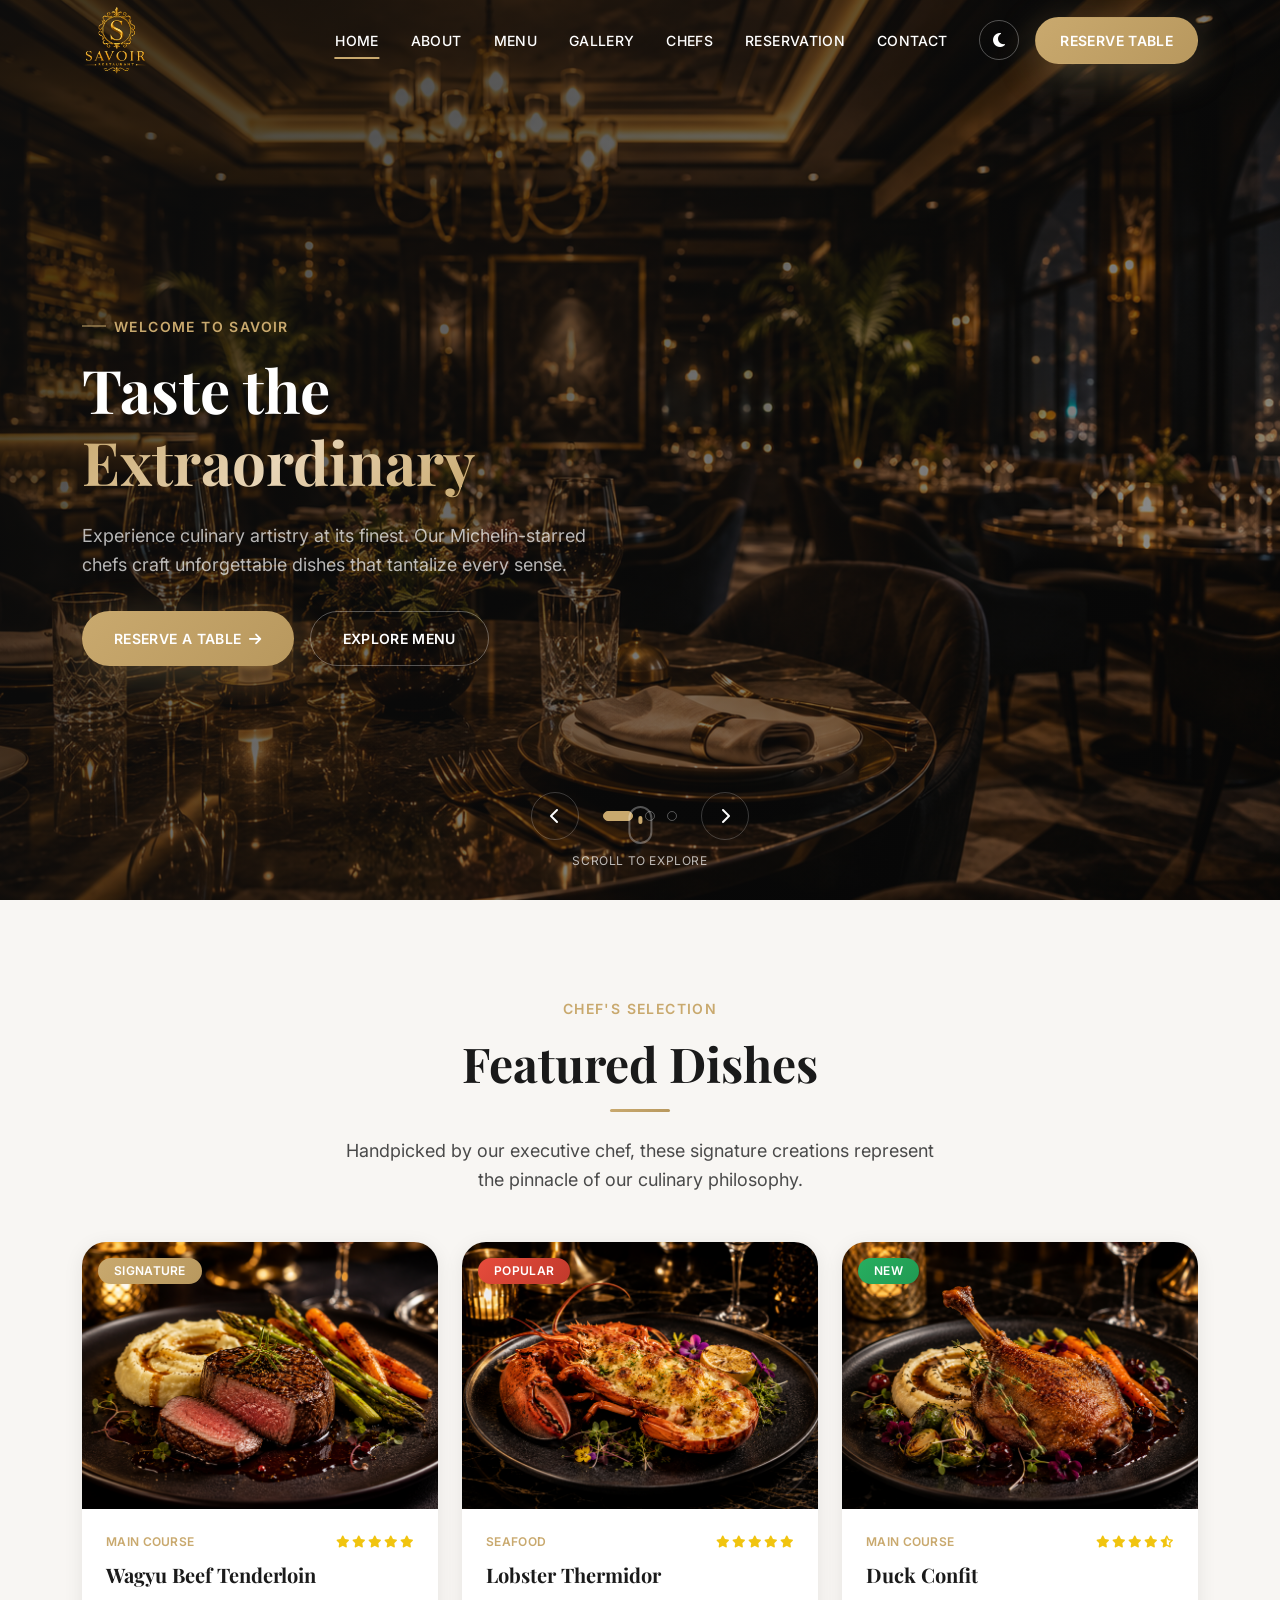
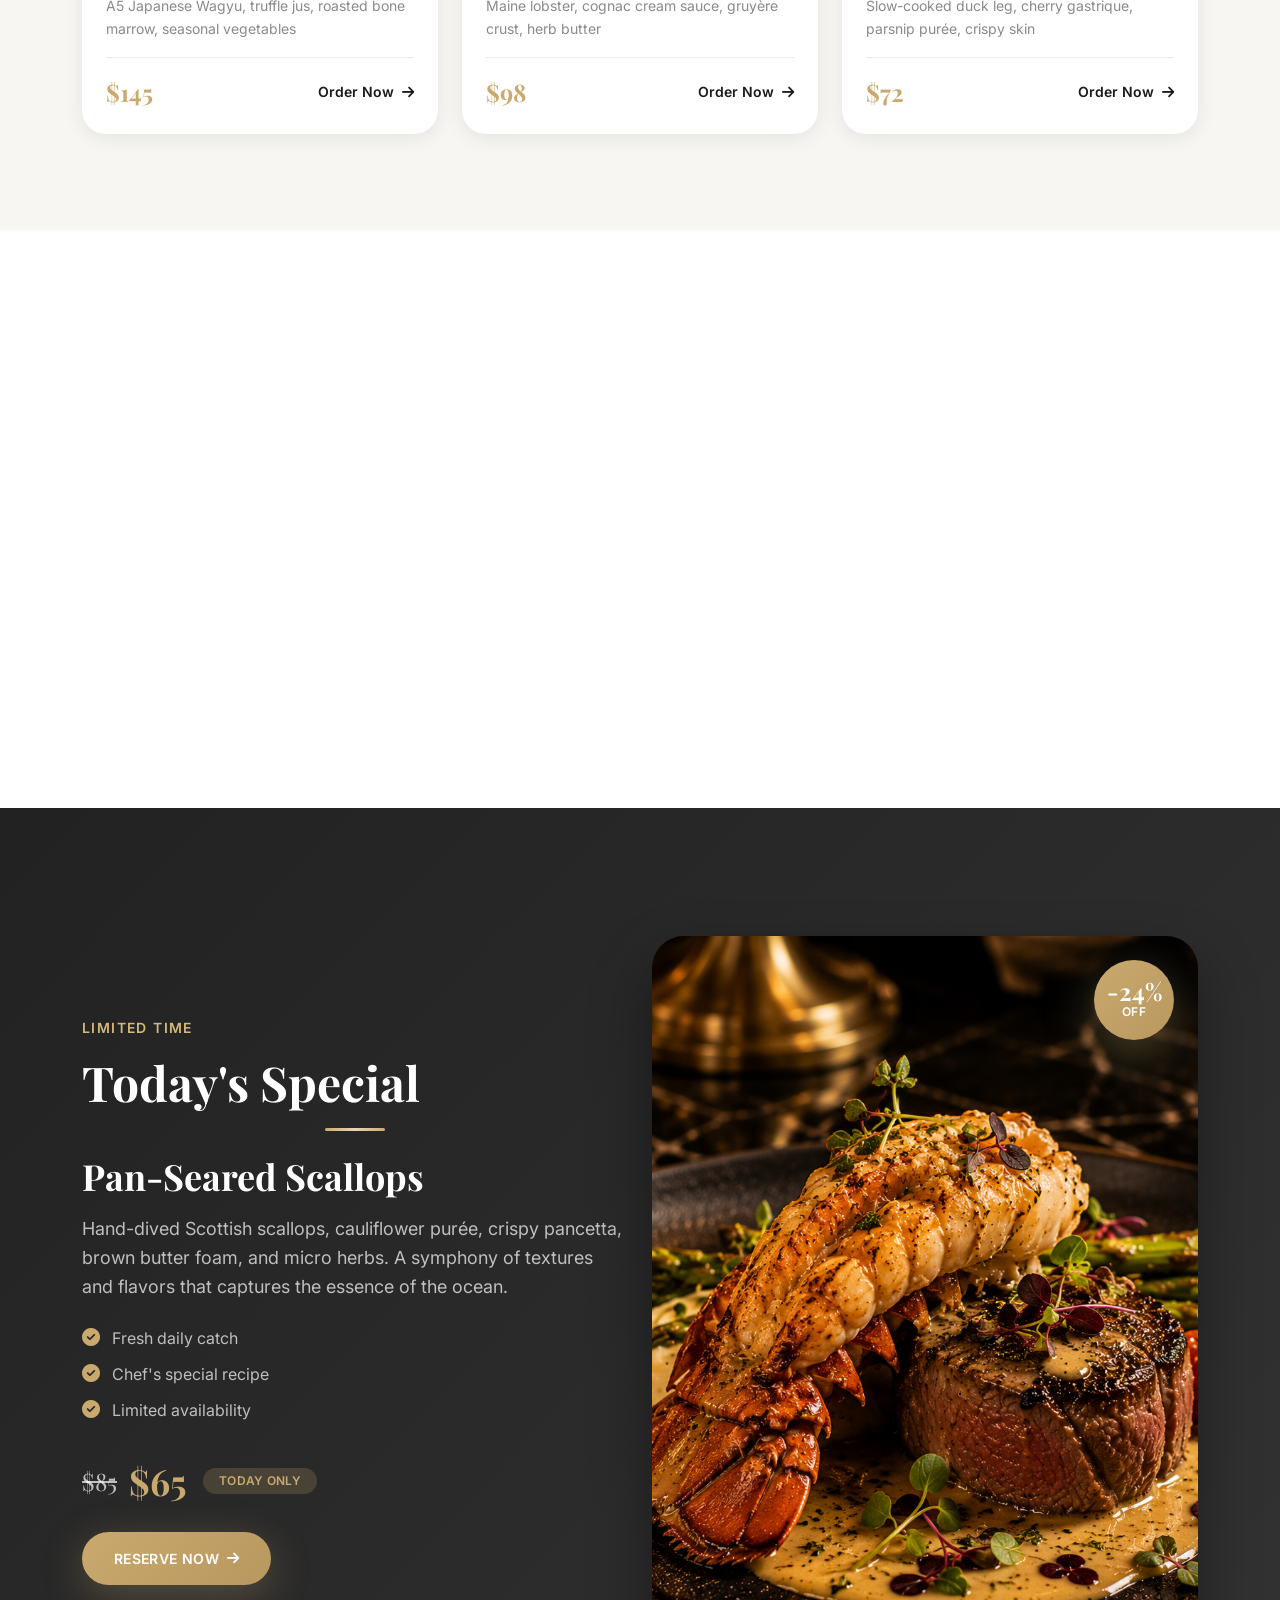
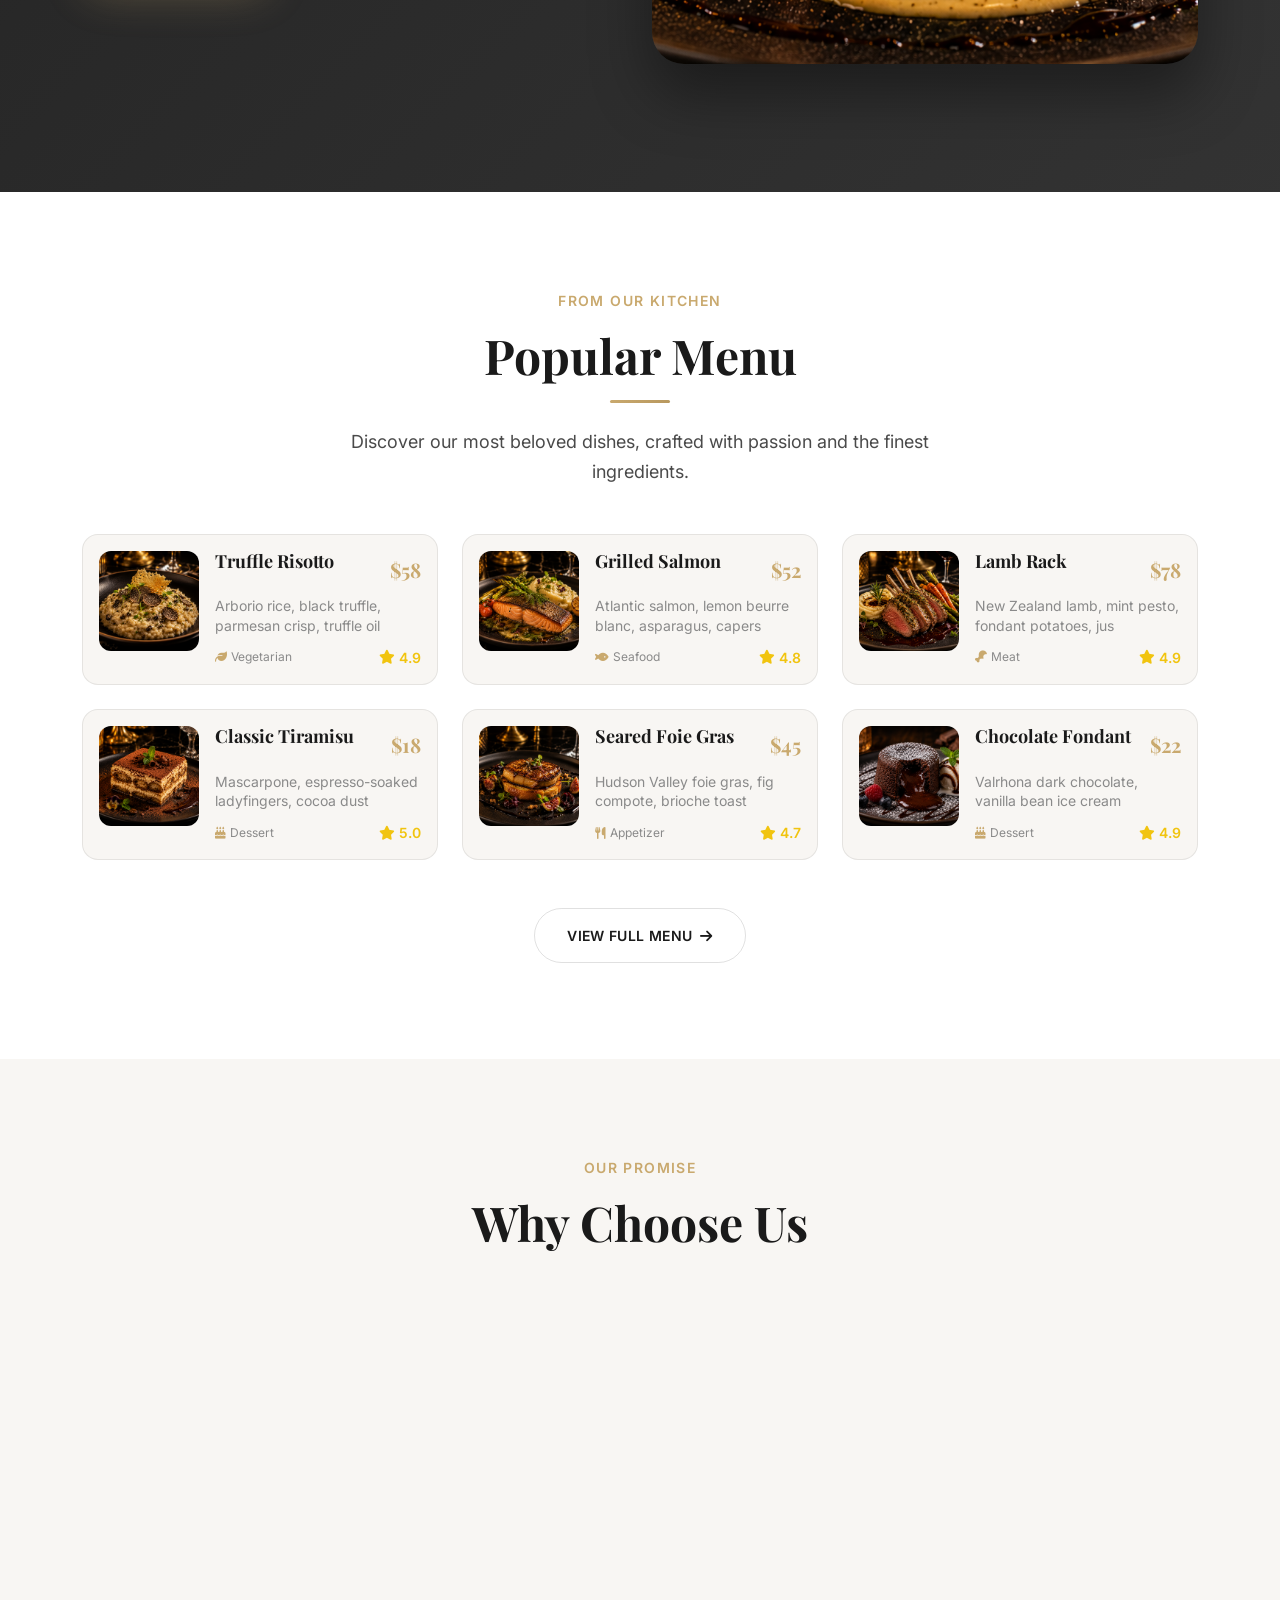
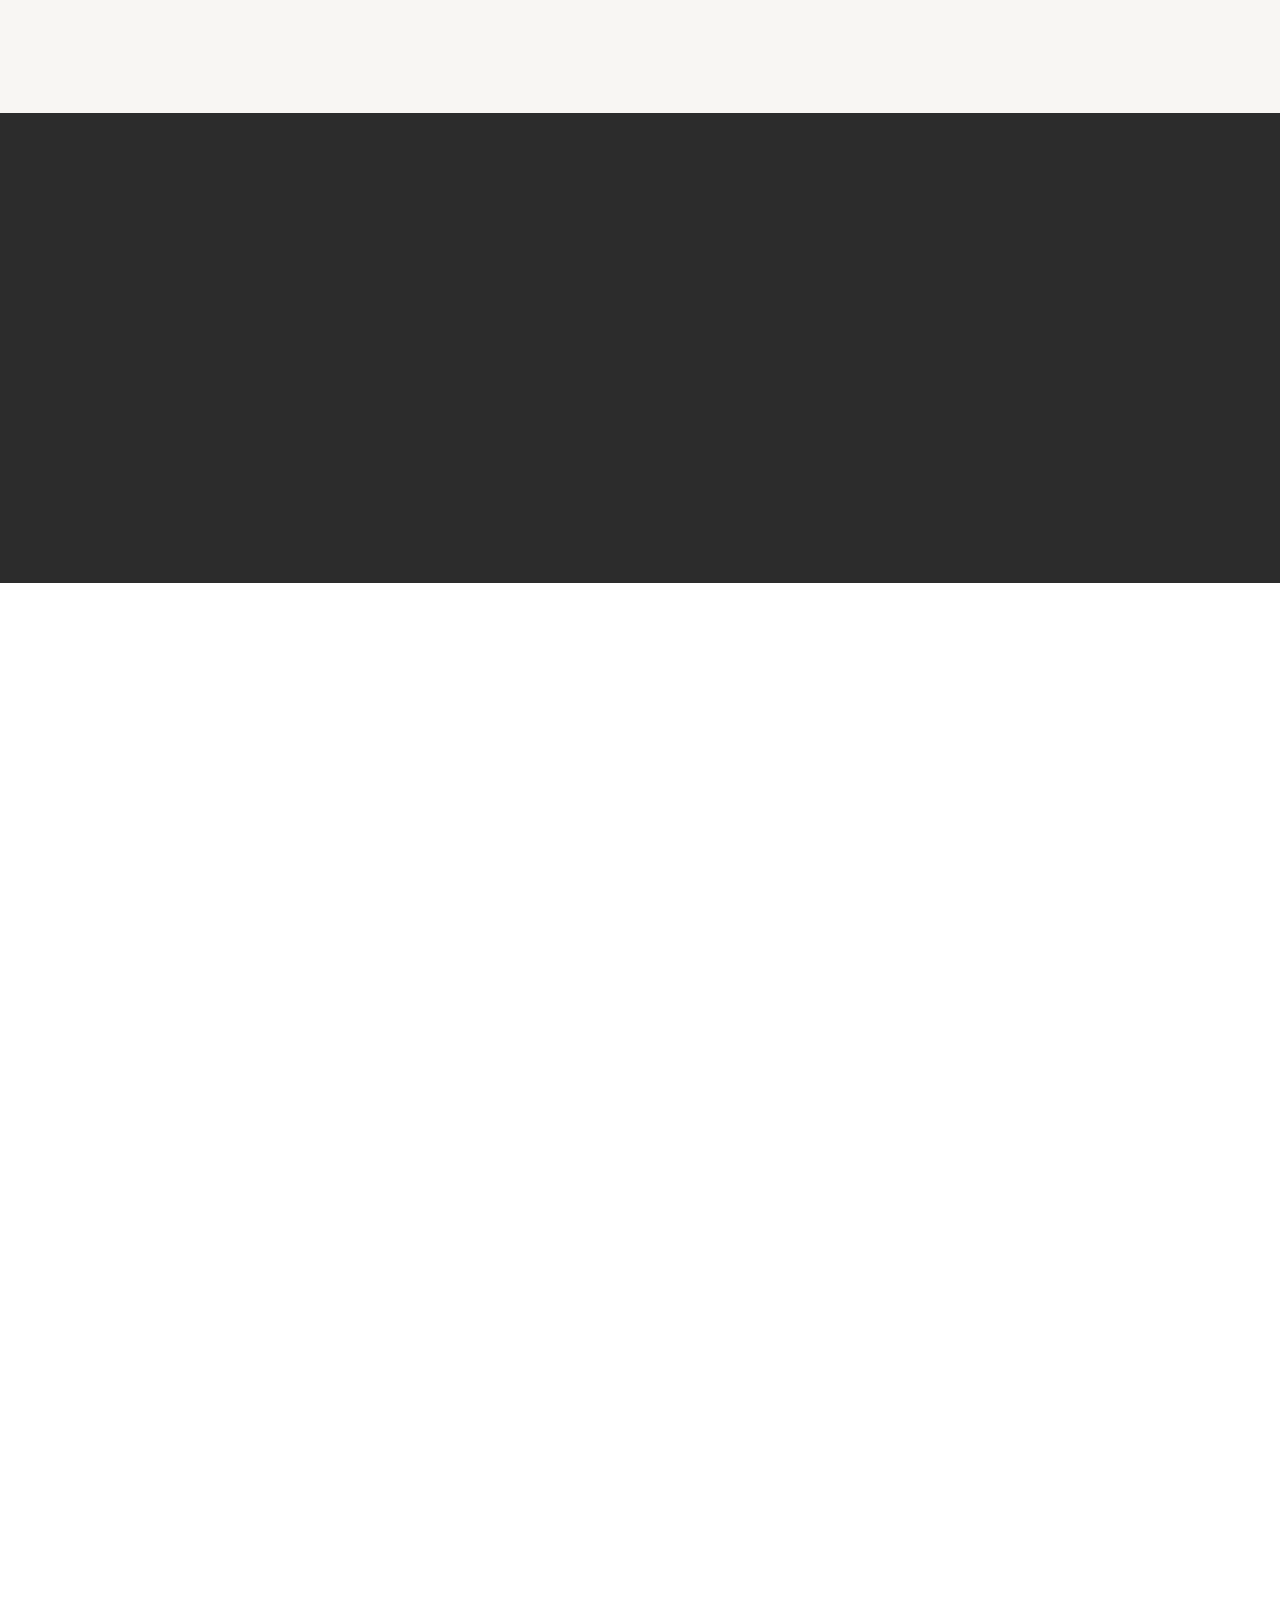
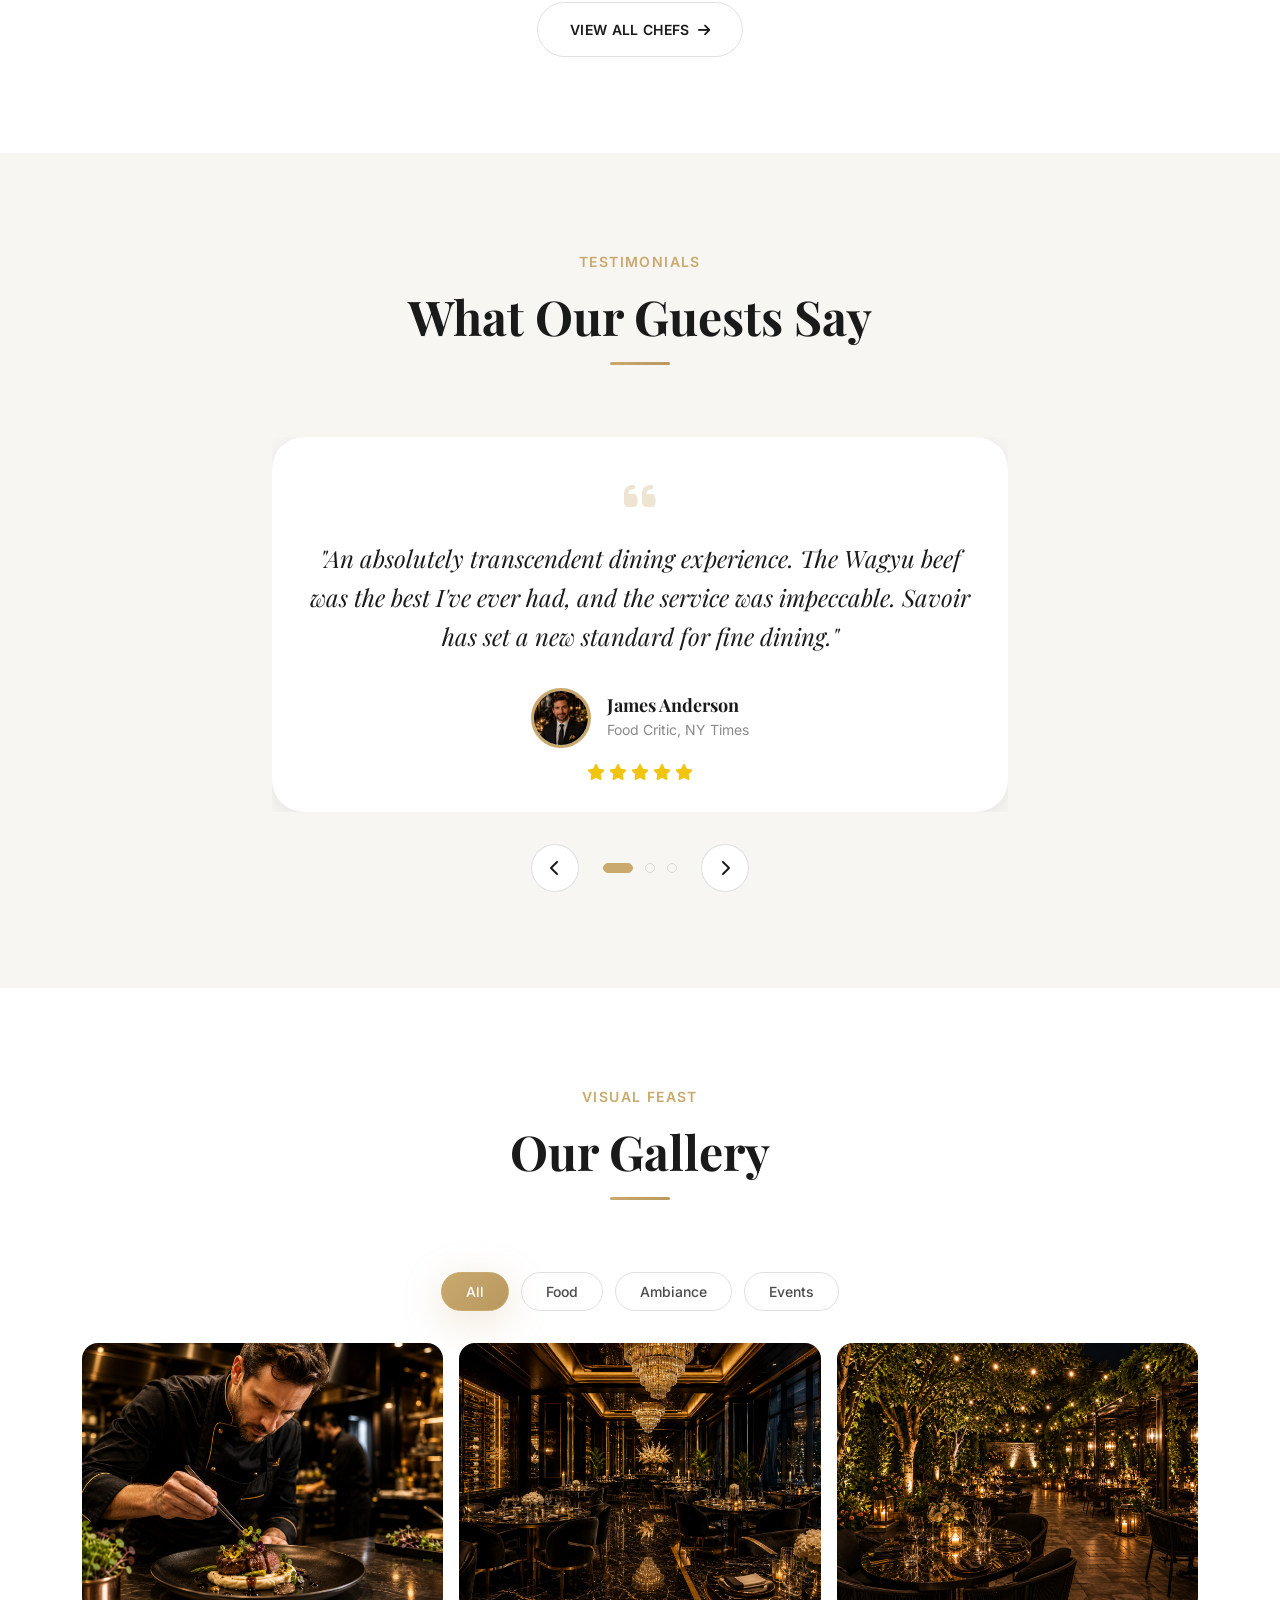
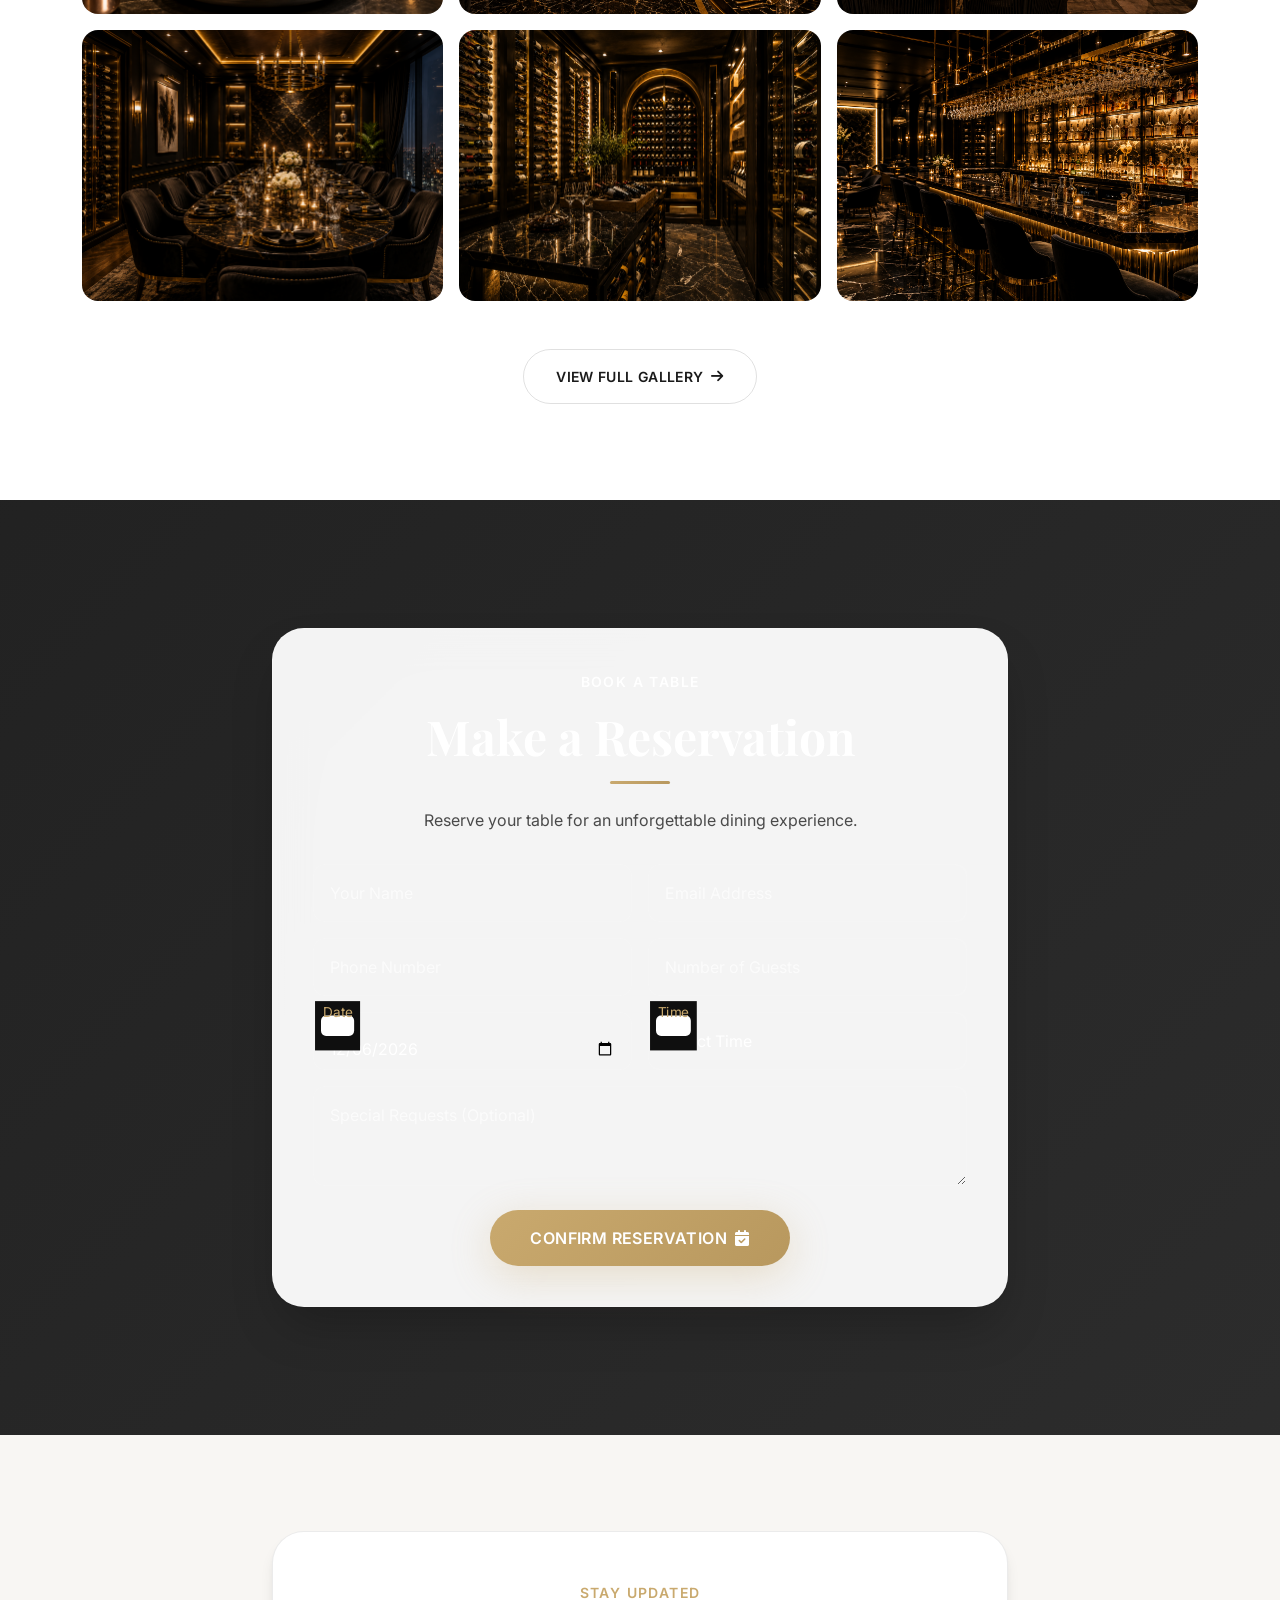
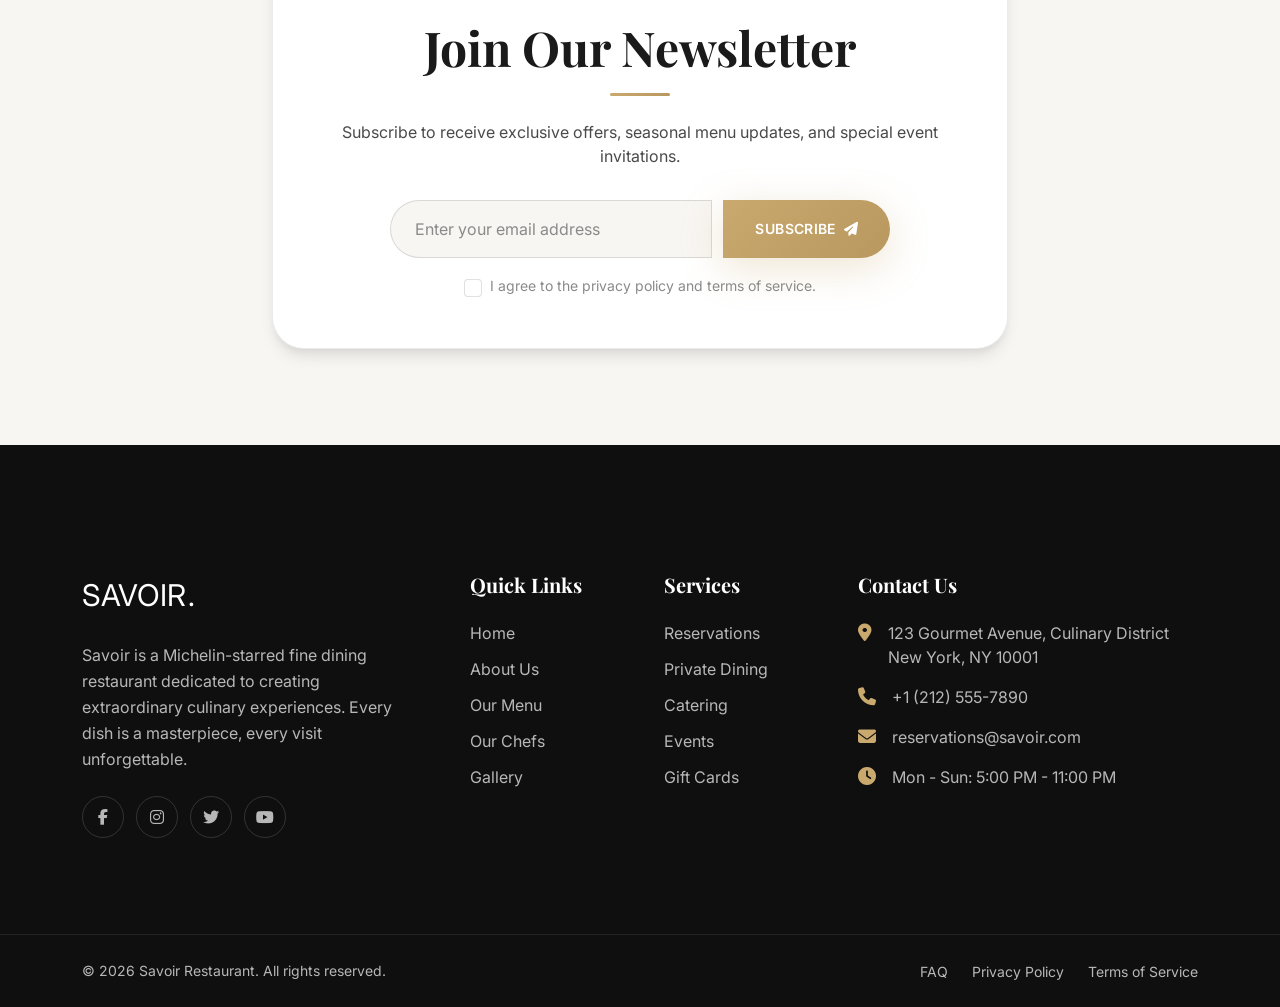
==== commit dbbe3c22: "Fixed navbar toggle" ====
--- a/index.html
+++ b/index.html
@@ -69,7 +69,7 @@
             </a>
             
             <!-- Mobile Toggle -->
-            <button class="navbar-toggler" type="button" data-bs-toggle="collapse" data-bs-target="#navbarNav" 
+            <button class="navbar-toggler" type="button" 
                     aria-controls="navbarNav" aria-expanded="false" aria-label="Toggle navigation">
                 <span class="toggler-line"></span>
                 <span class="toggler-line"></span>
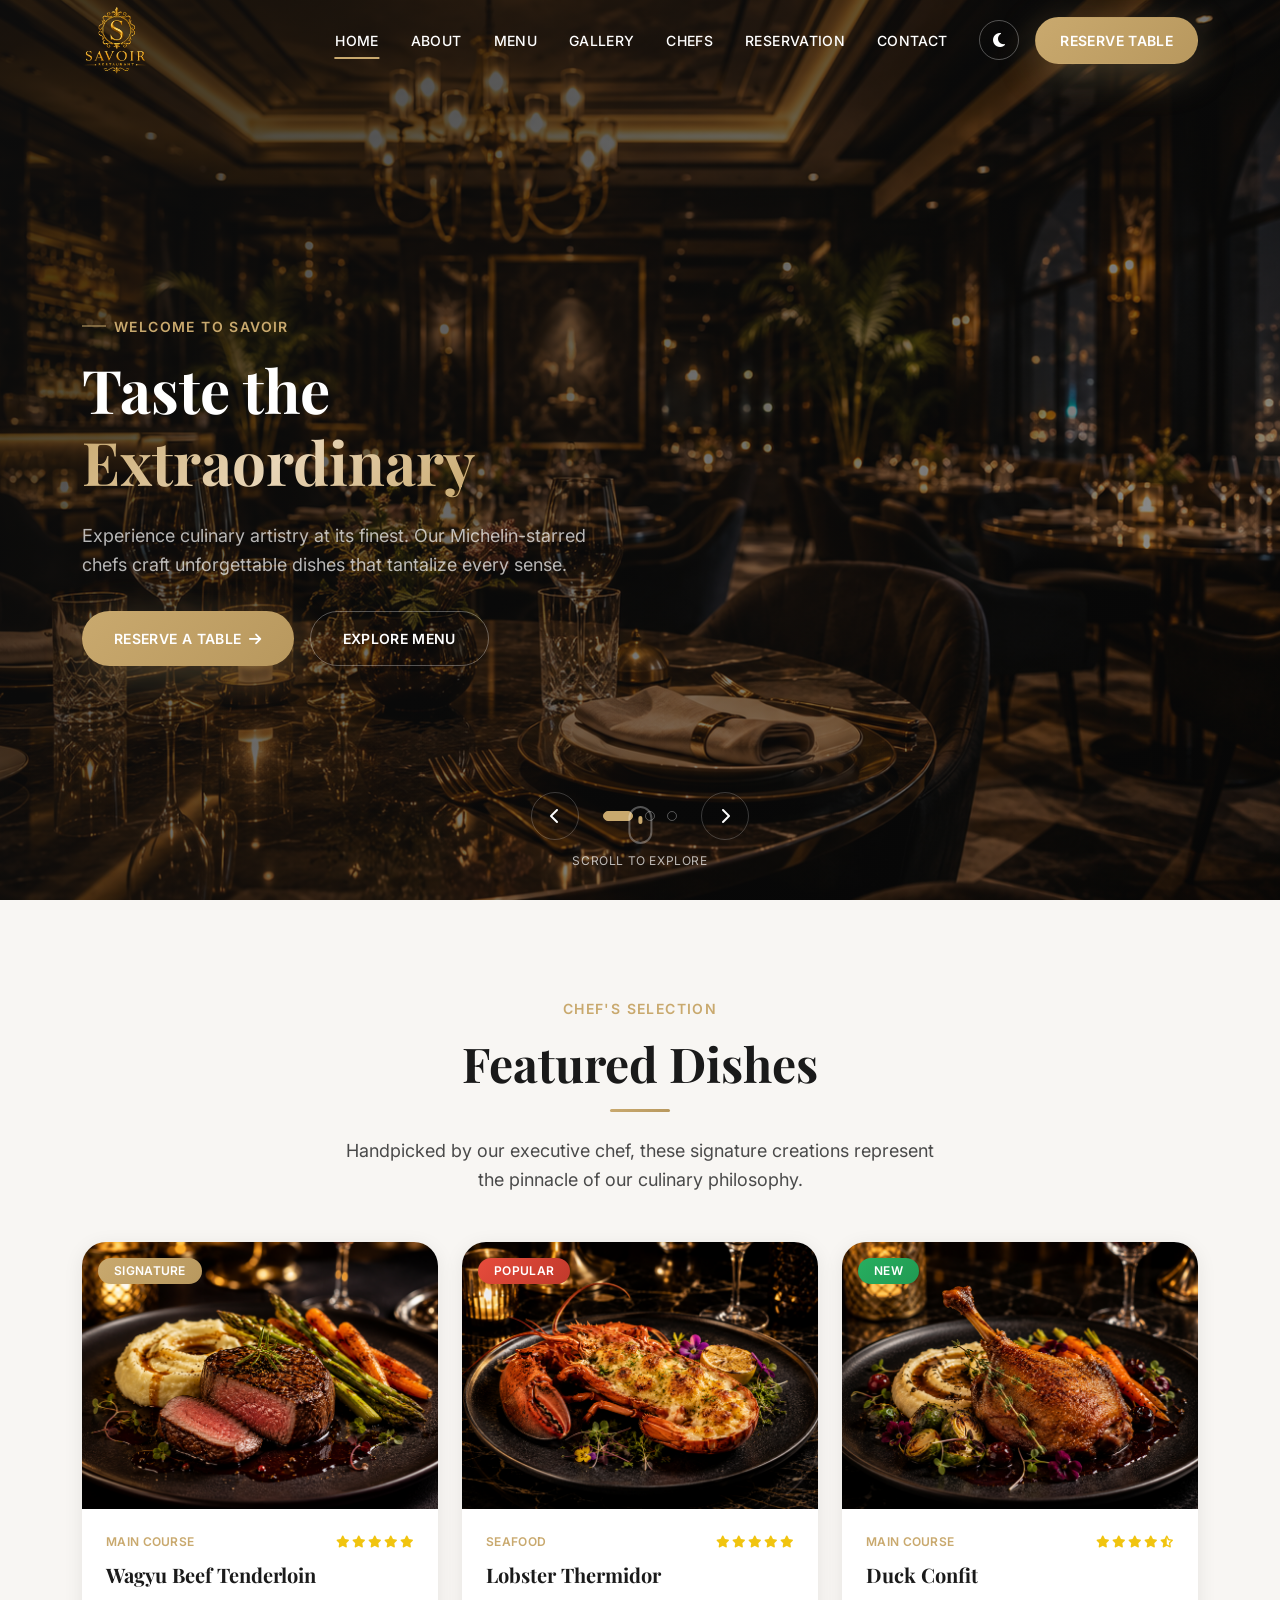
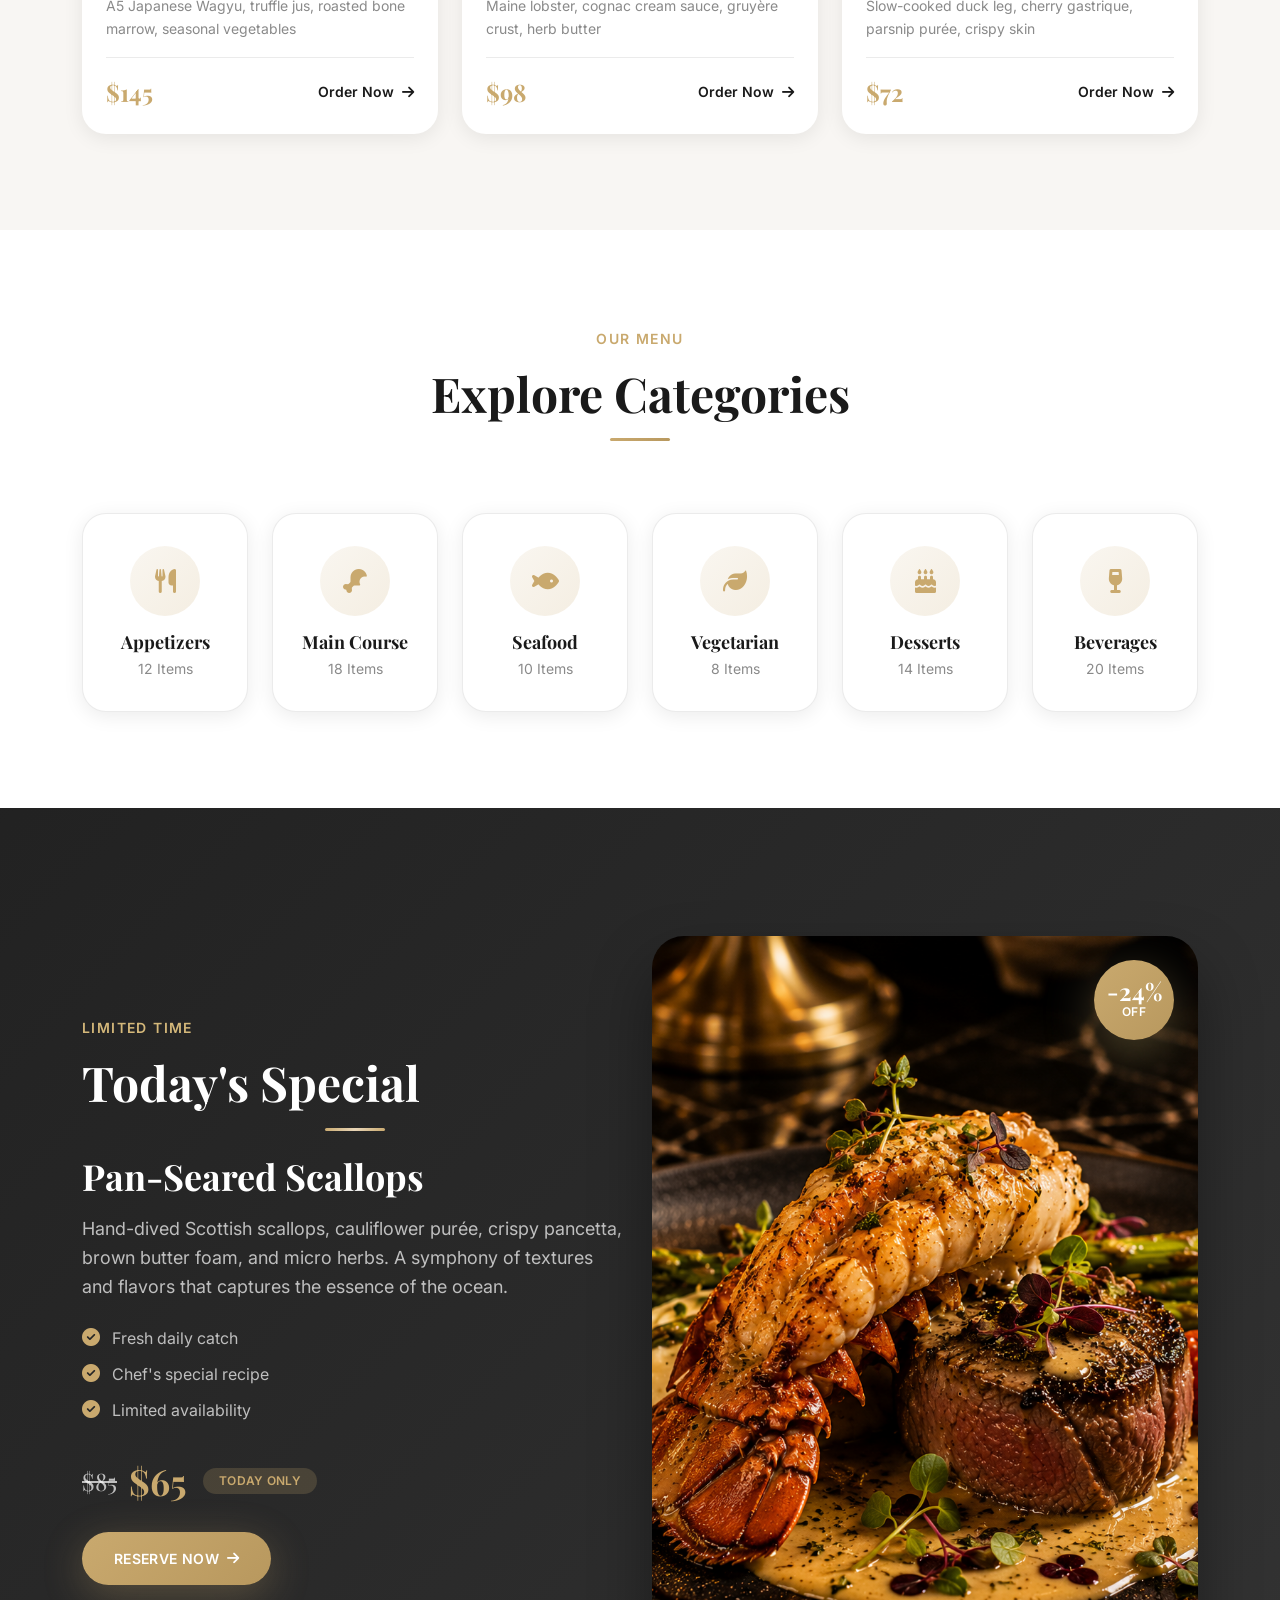
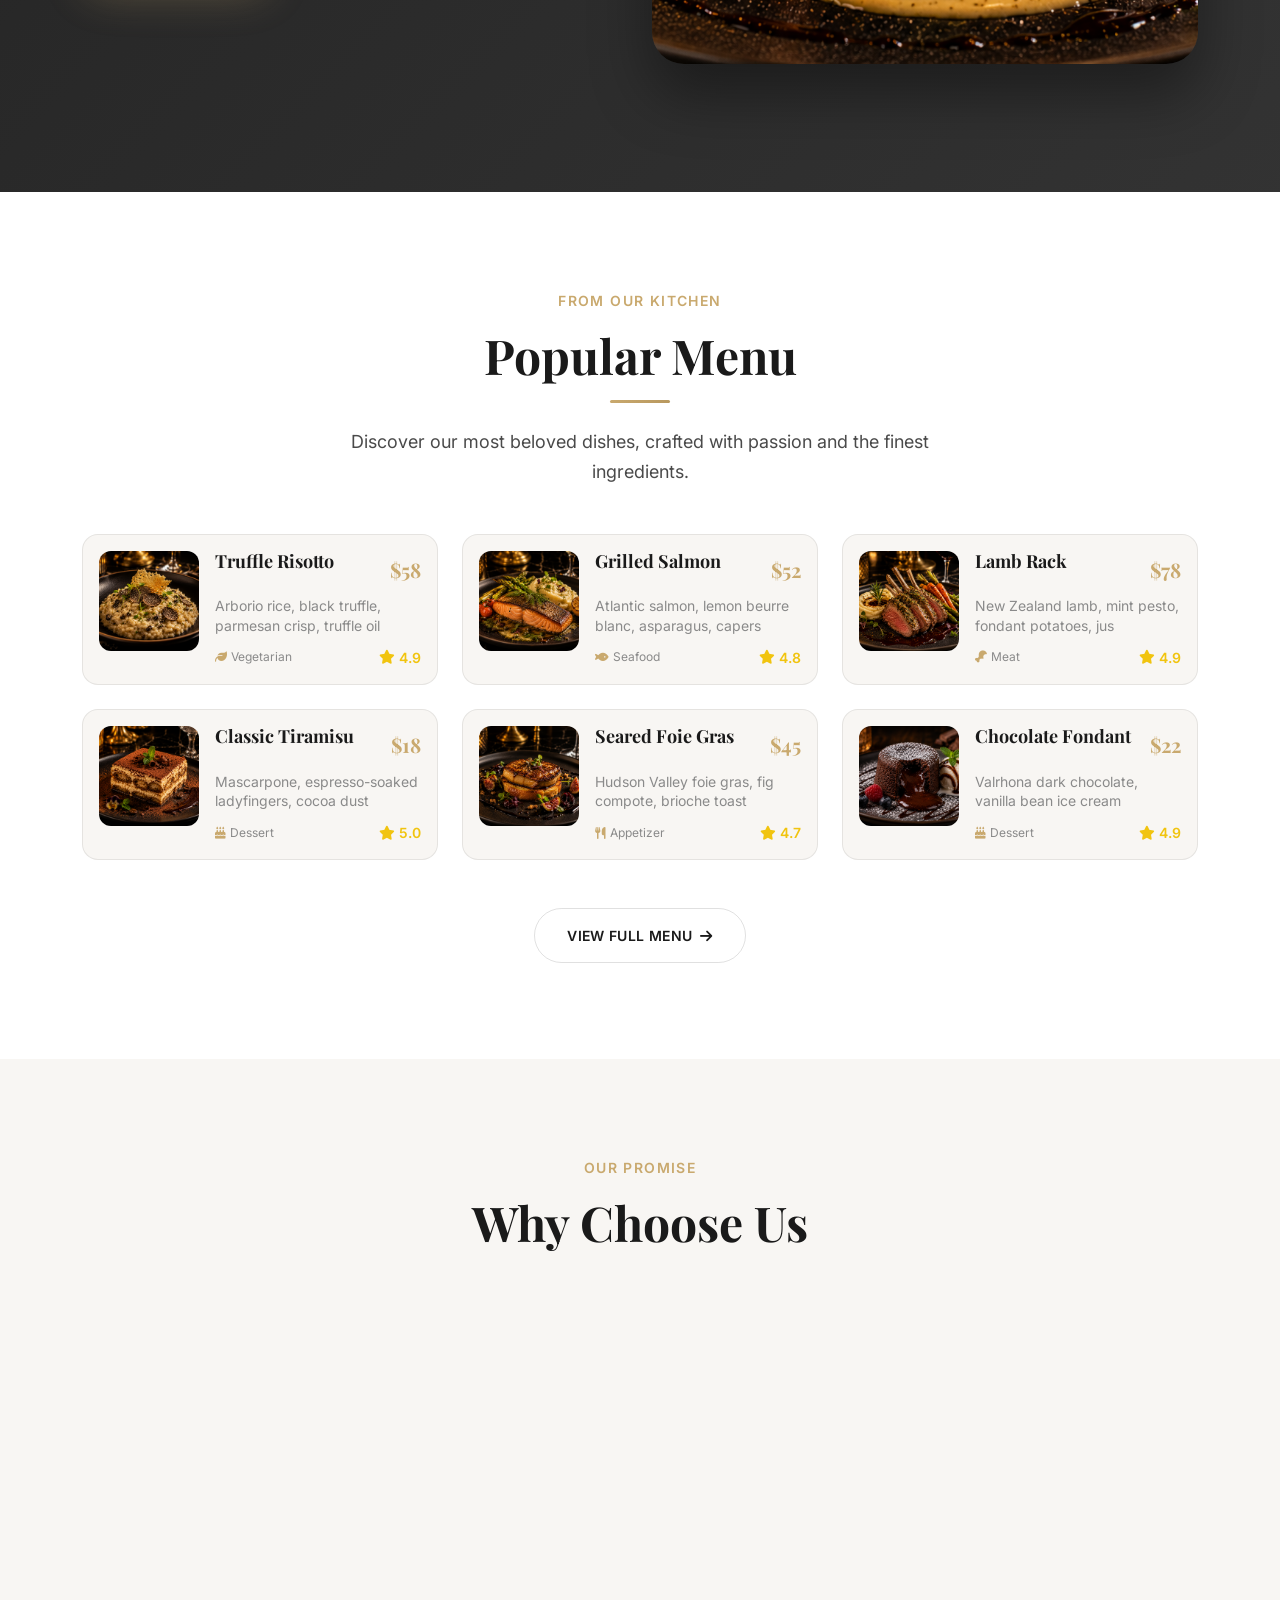
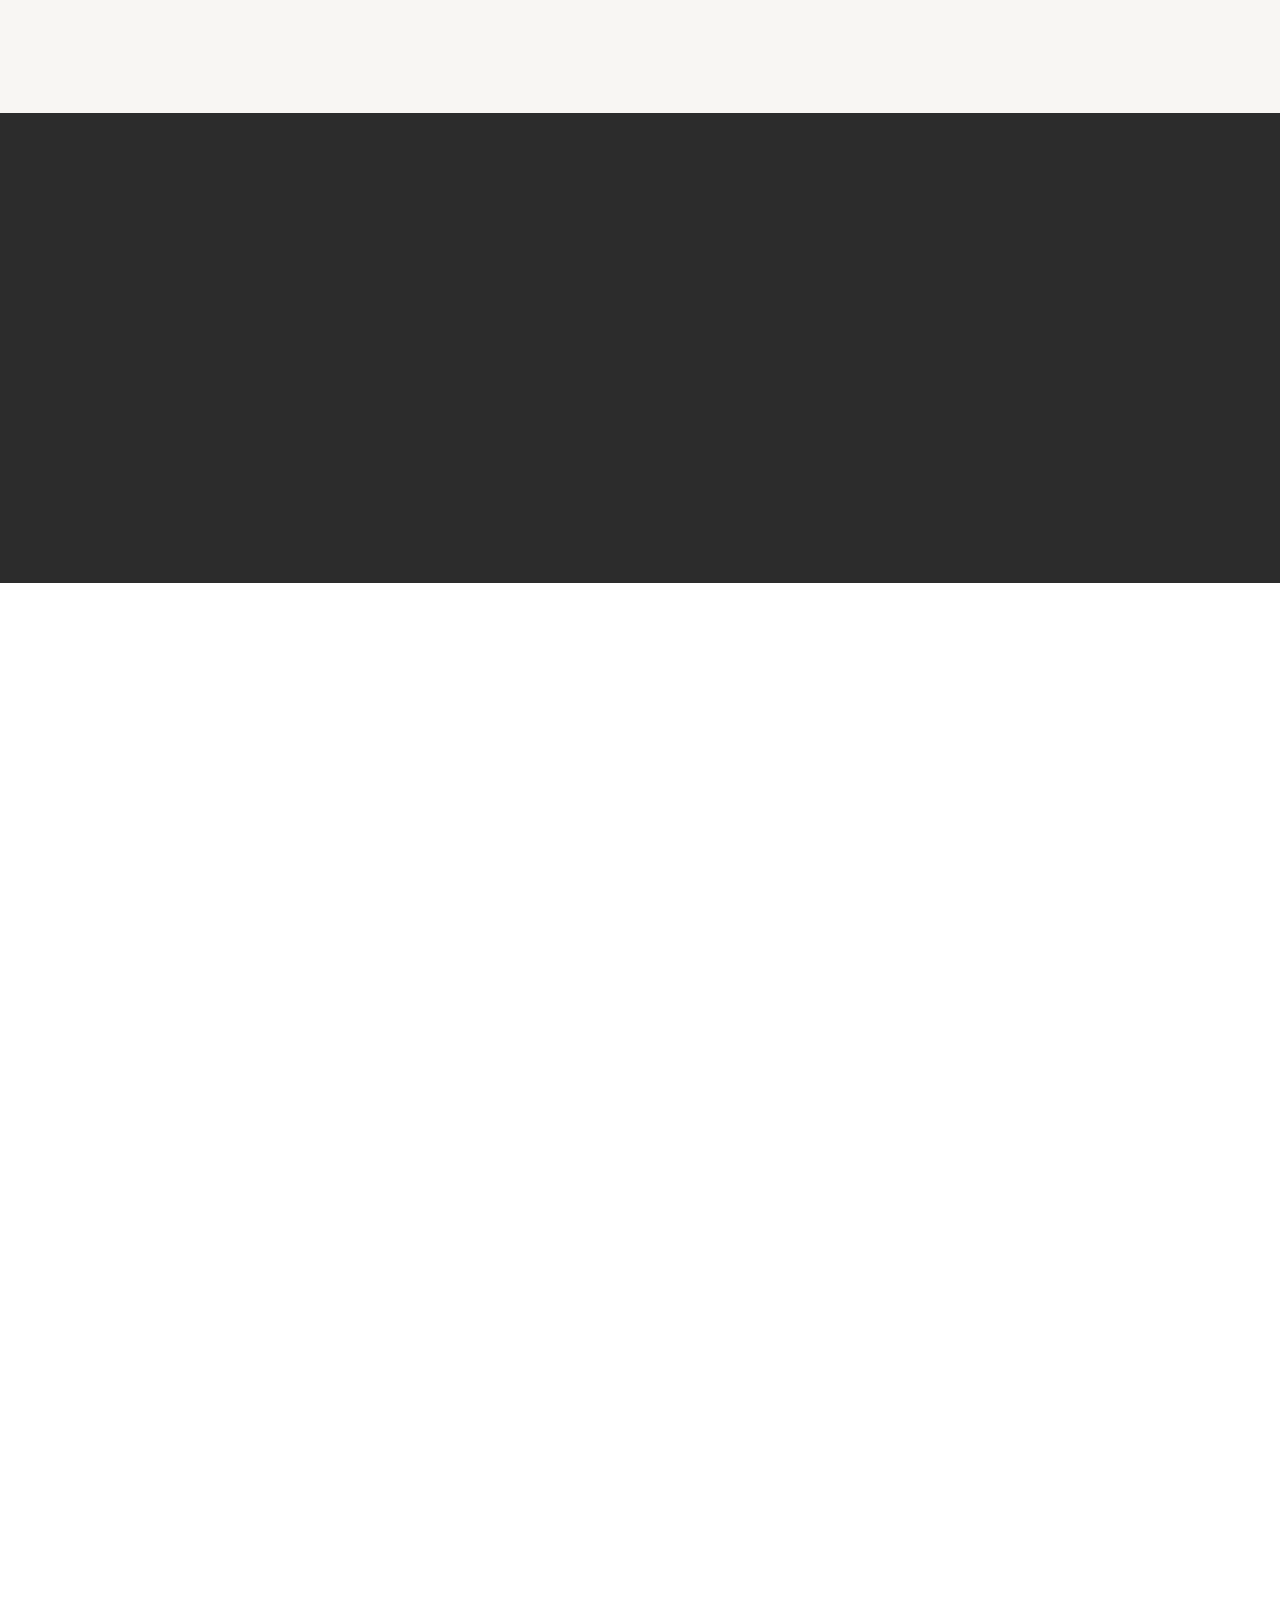
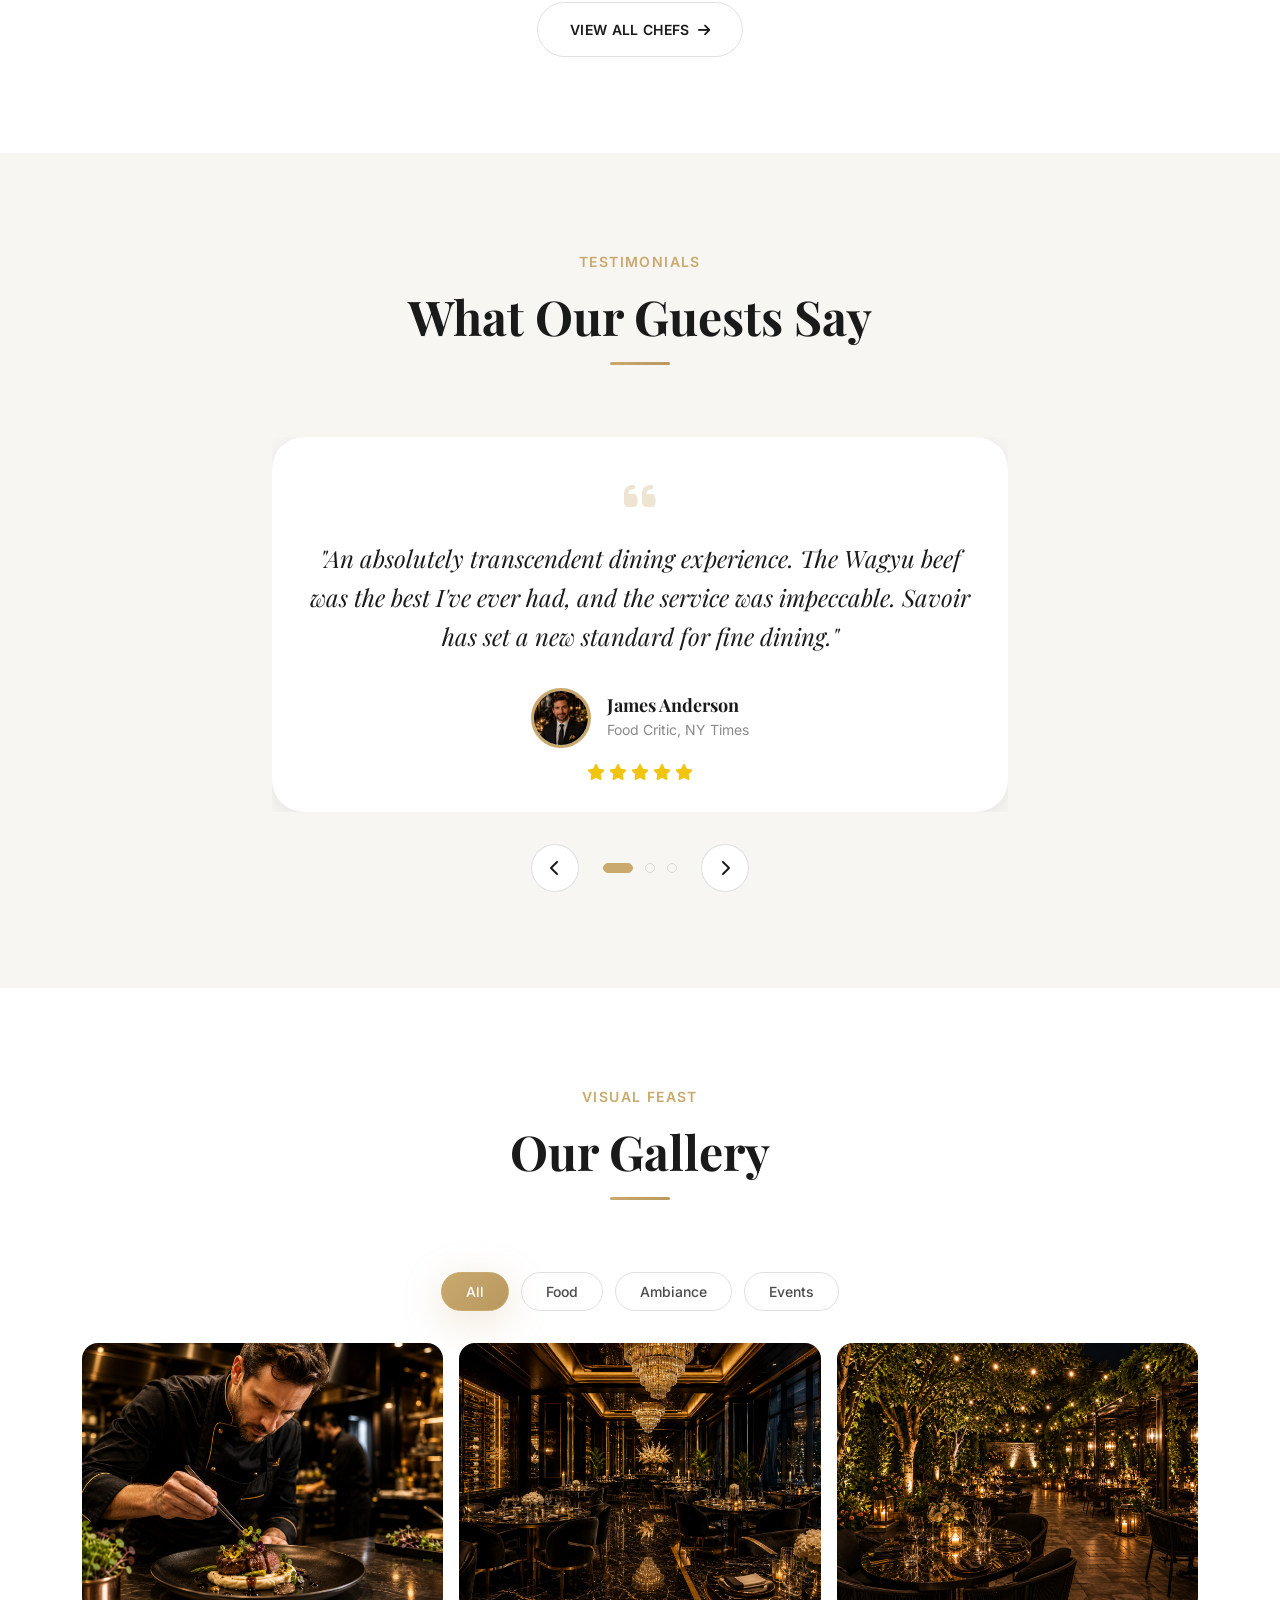
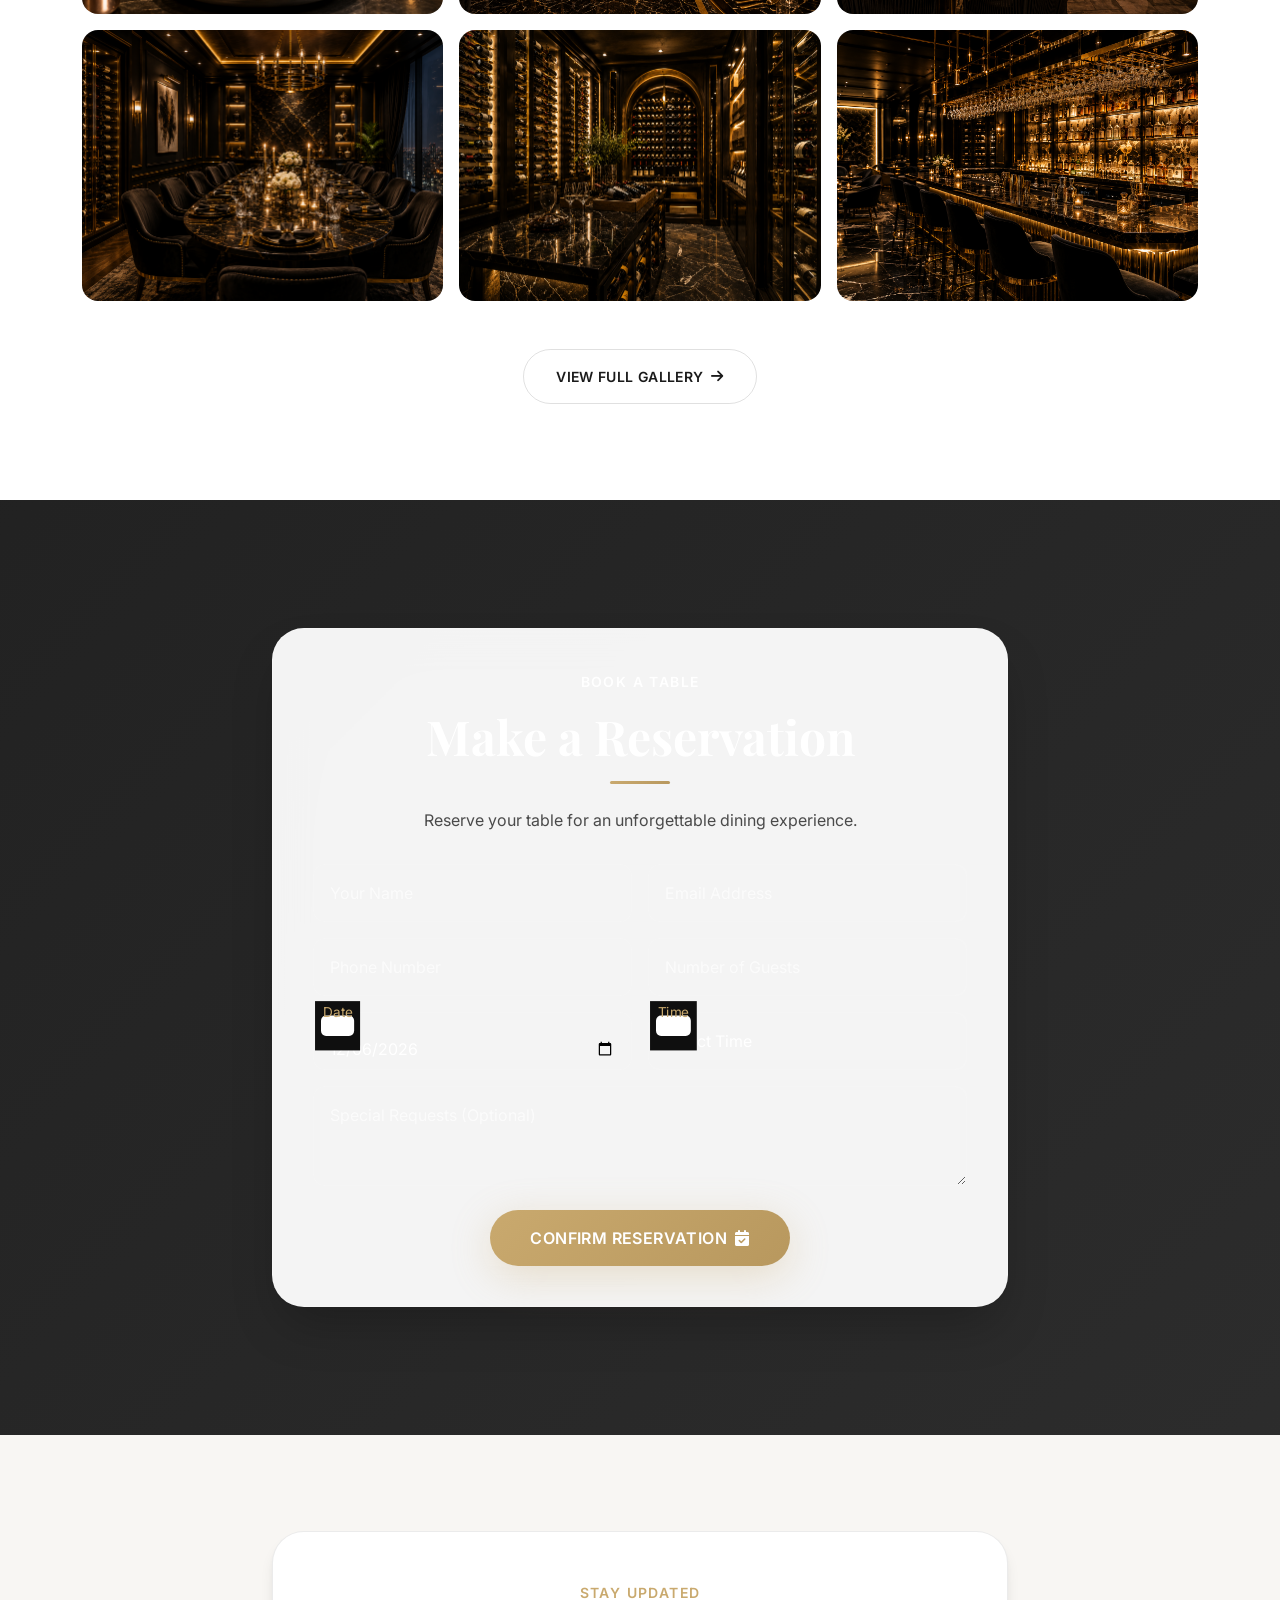
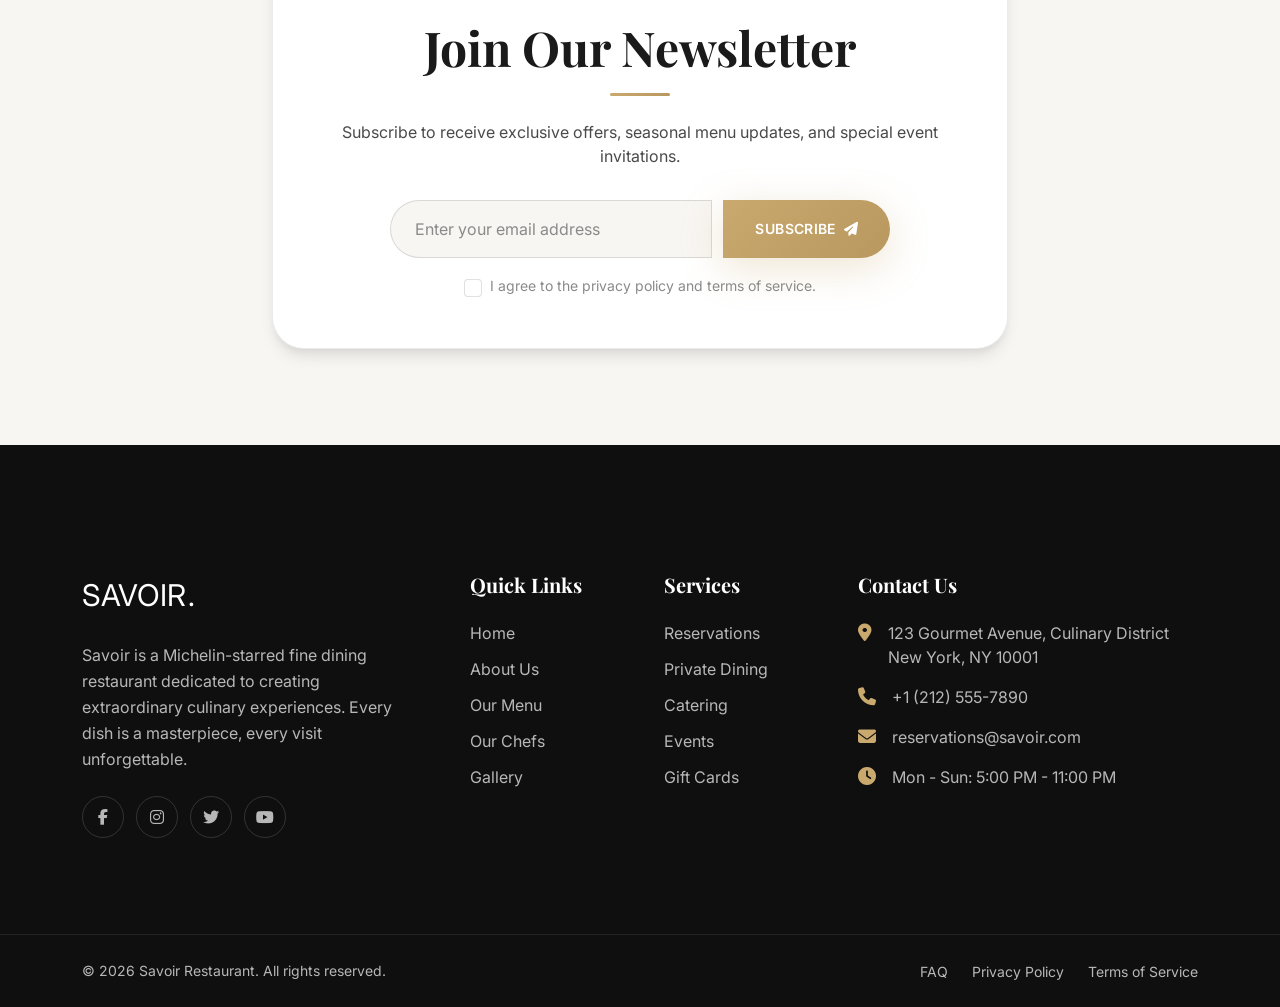
==== commit d2e51c96: "fixed navbar toggle" ====
--- a/index.html
+++ b/index.html
@@ -69,7 +69,7 @@
             </a>
             
             <!-- Mobile Toggle -->
-            <button class="navbar-toggler" type="button" 
+            <button class="navbar-toggler" type="button" data-bs-toggle="collapse" data-bs-target="#navbarNav" 
                     aria-controls="navbarNav" aria-expanded="false" aria-label="Toggle navigation">
                 <span class="toggler-line"></span>
                 <span class="toggler-line"></span>
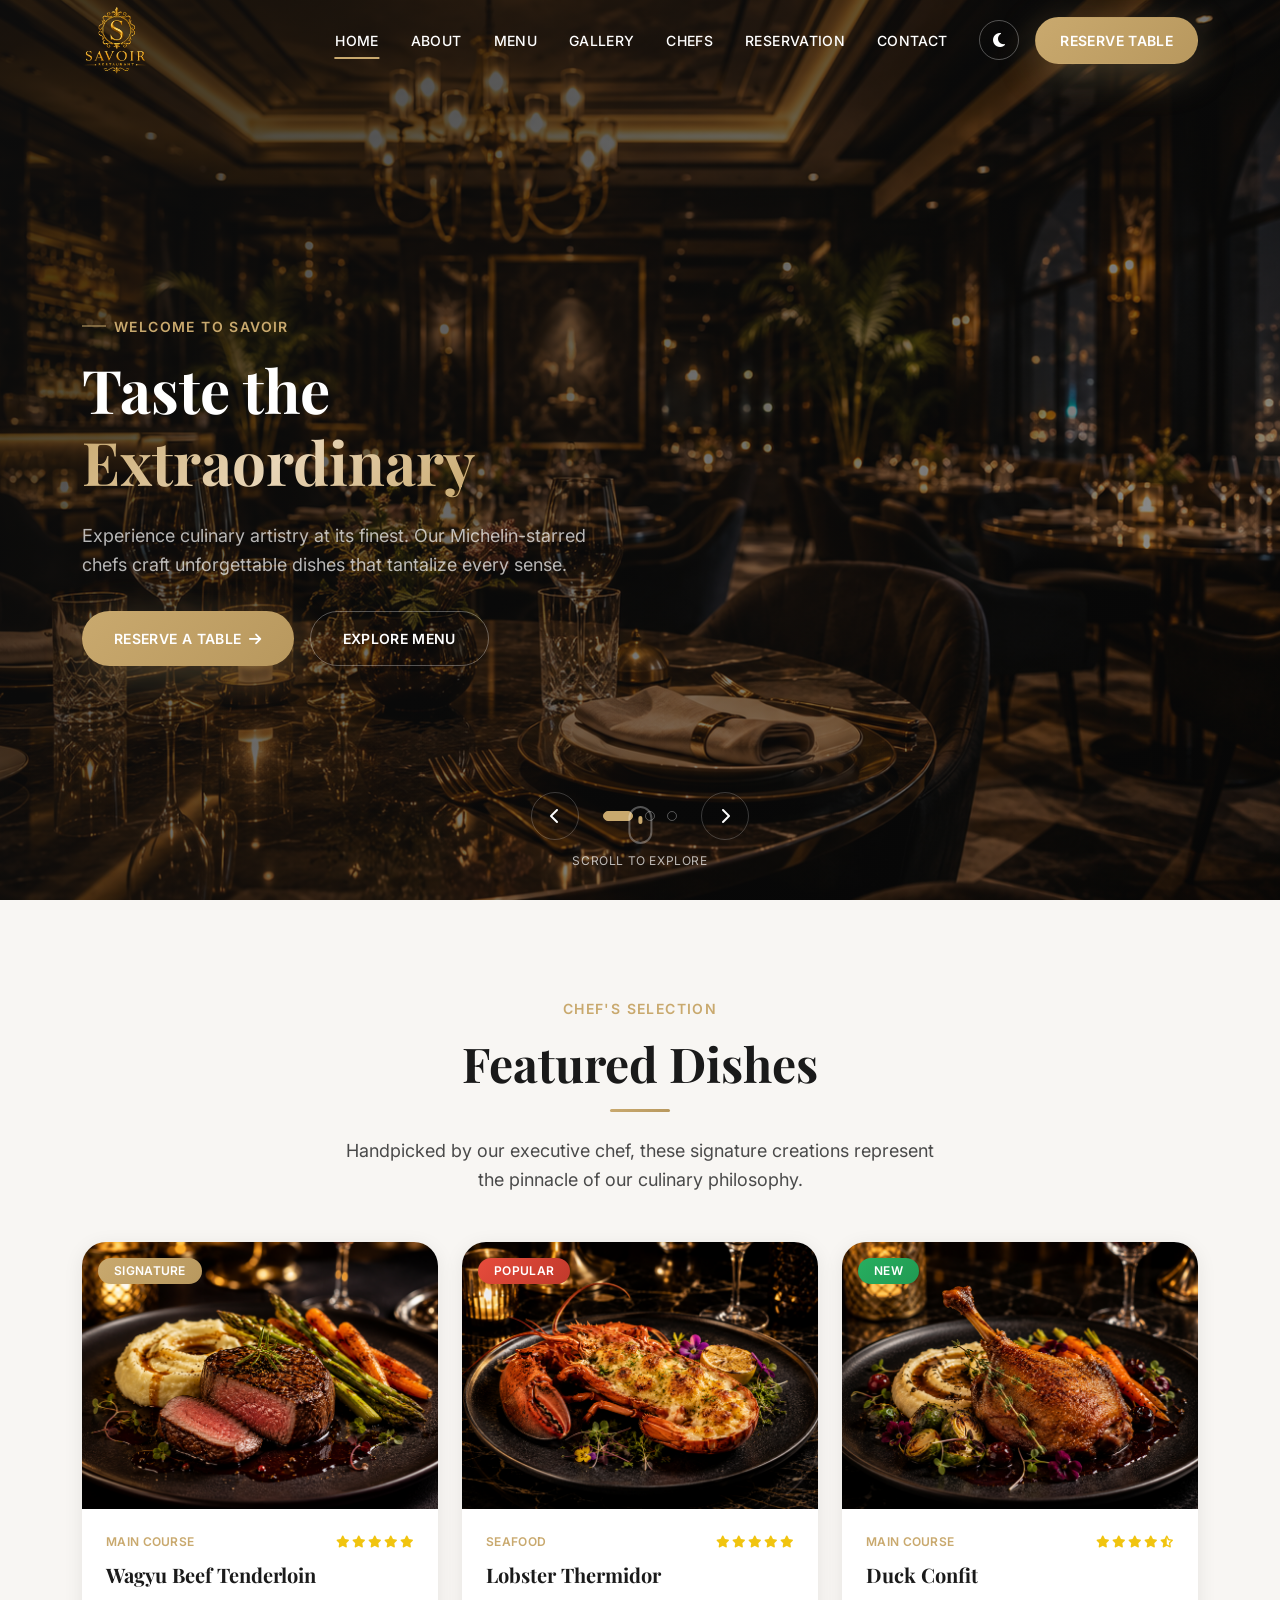
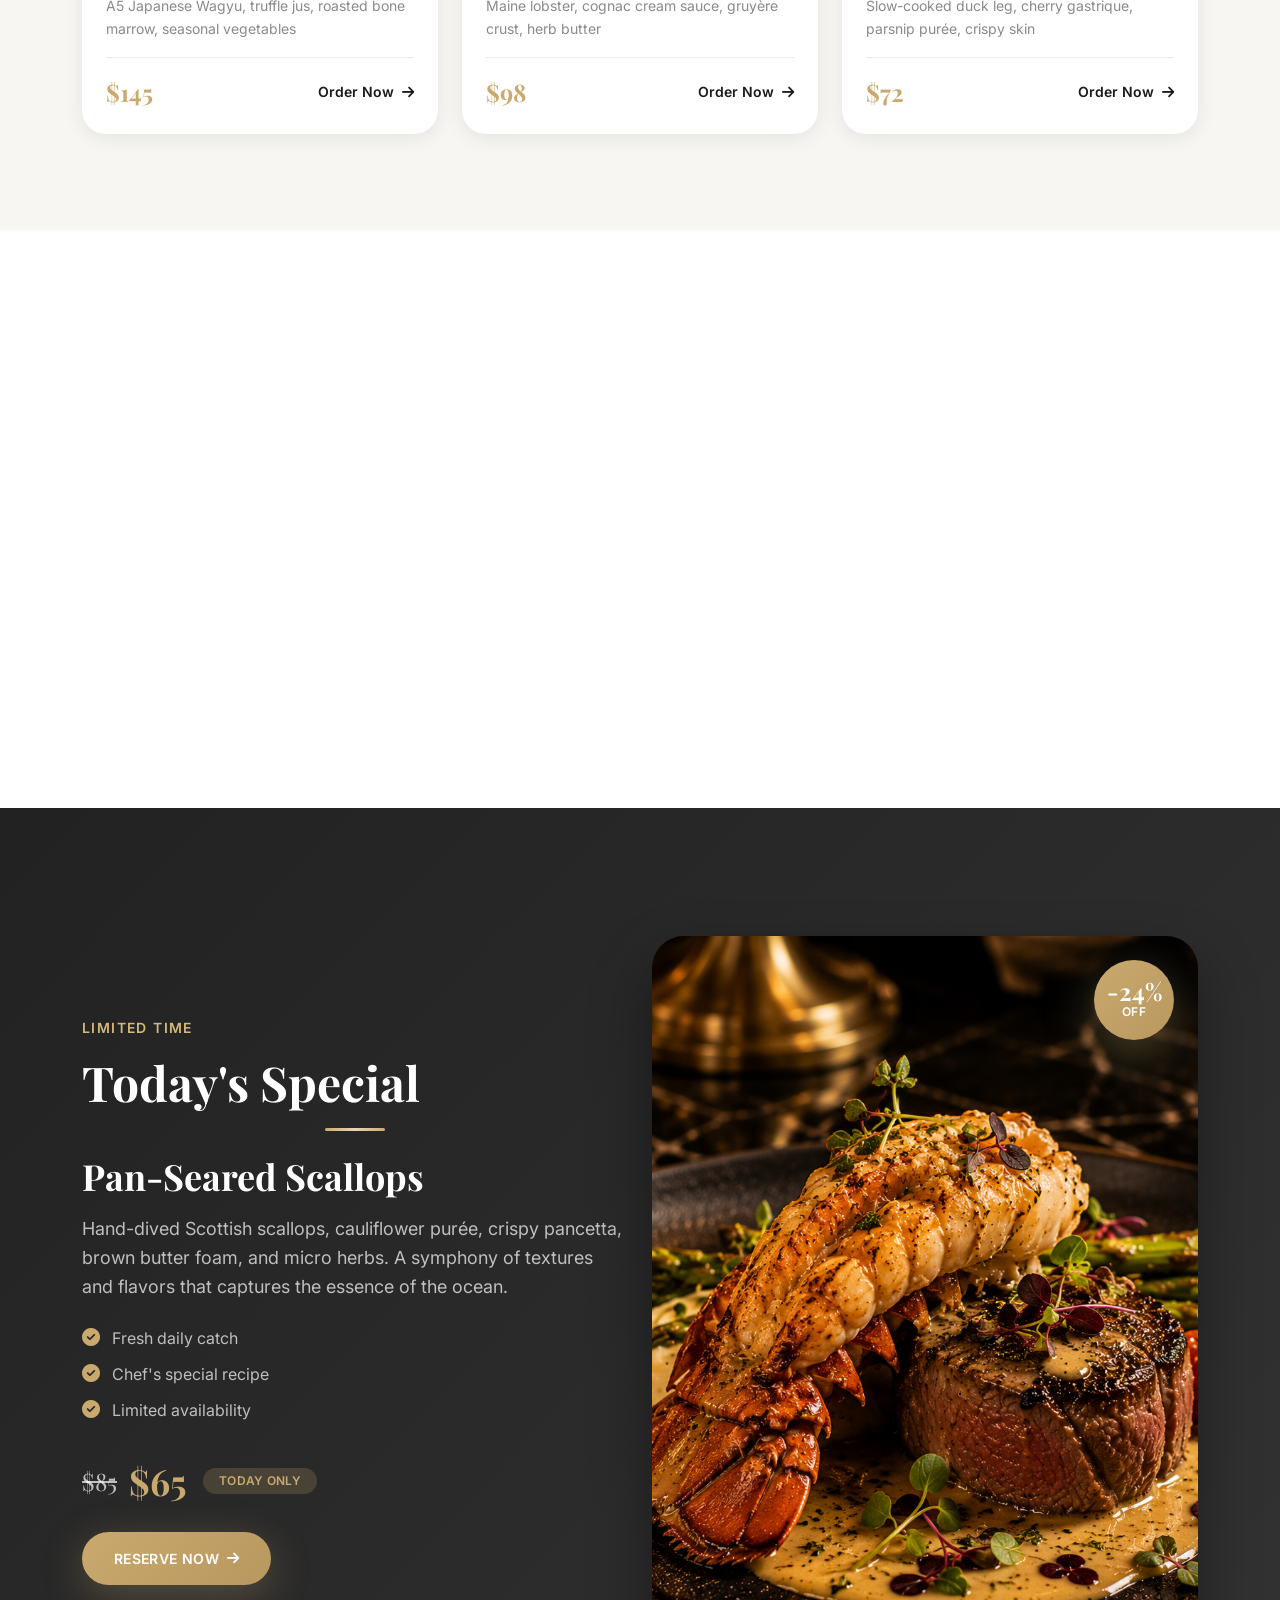
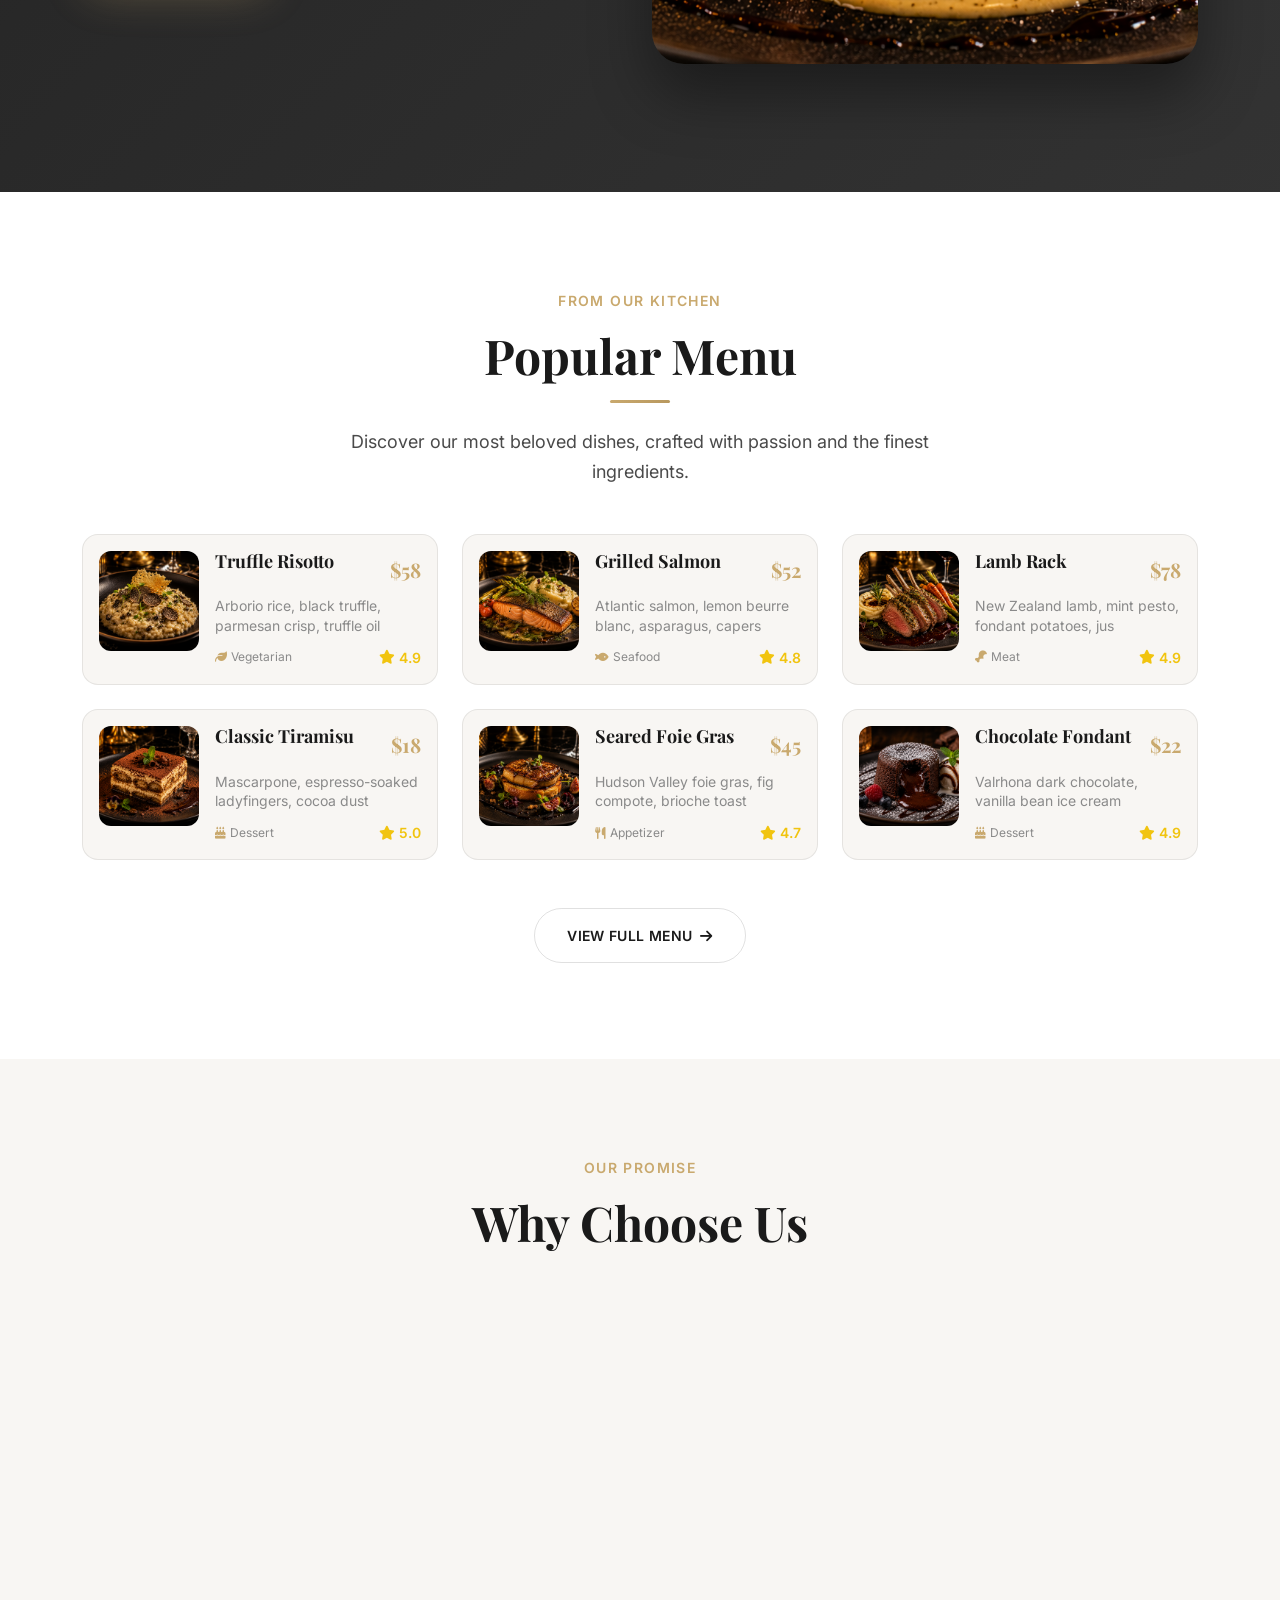
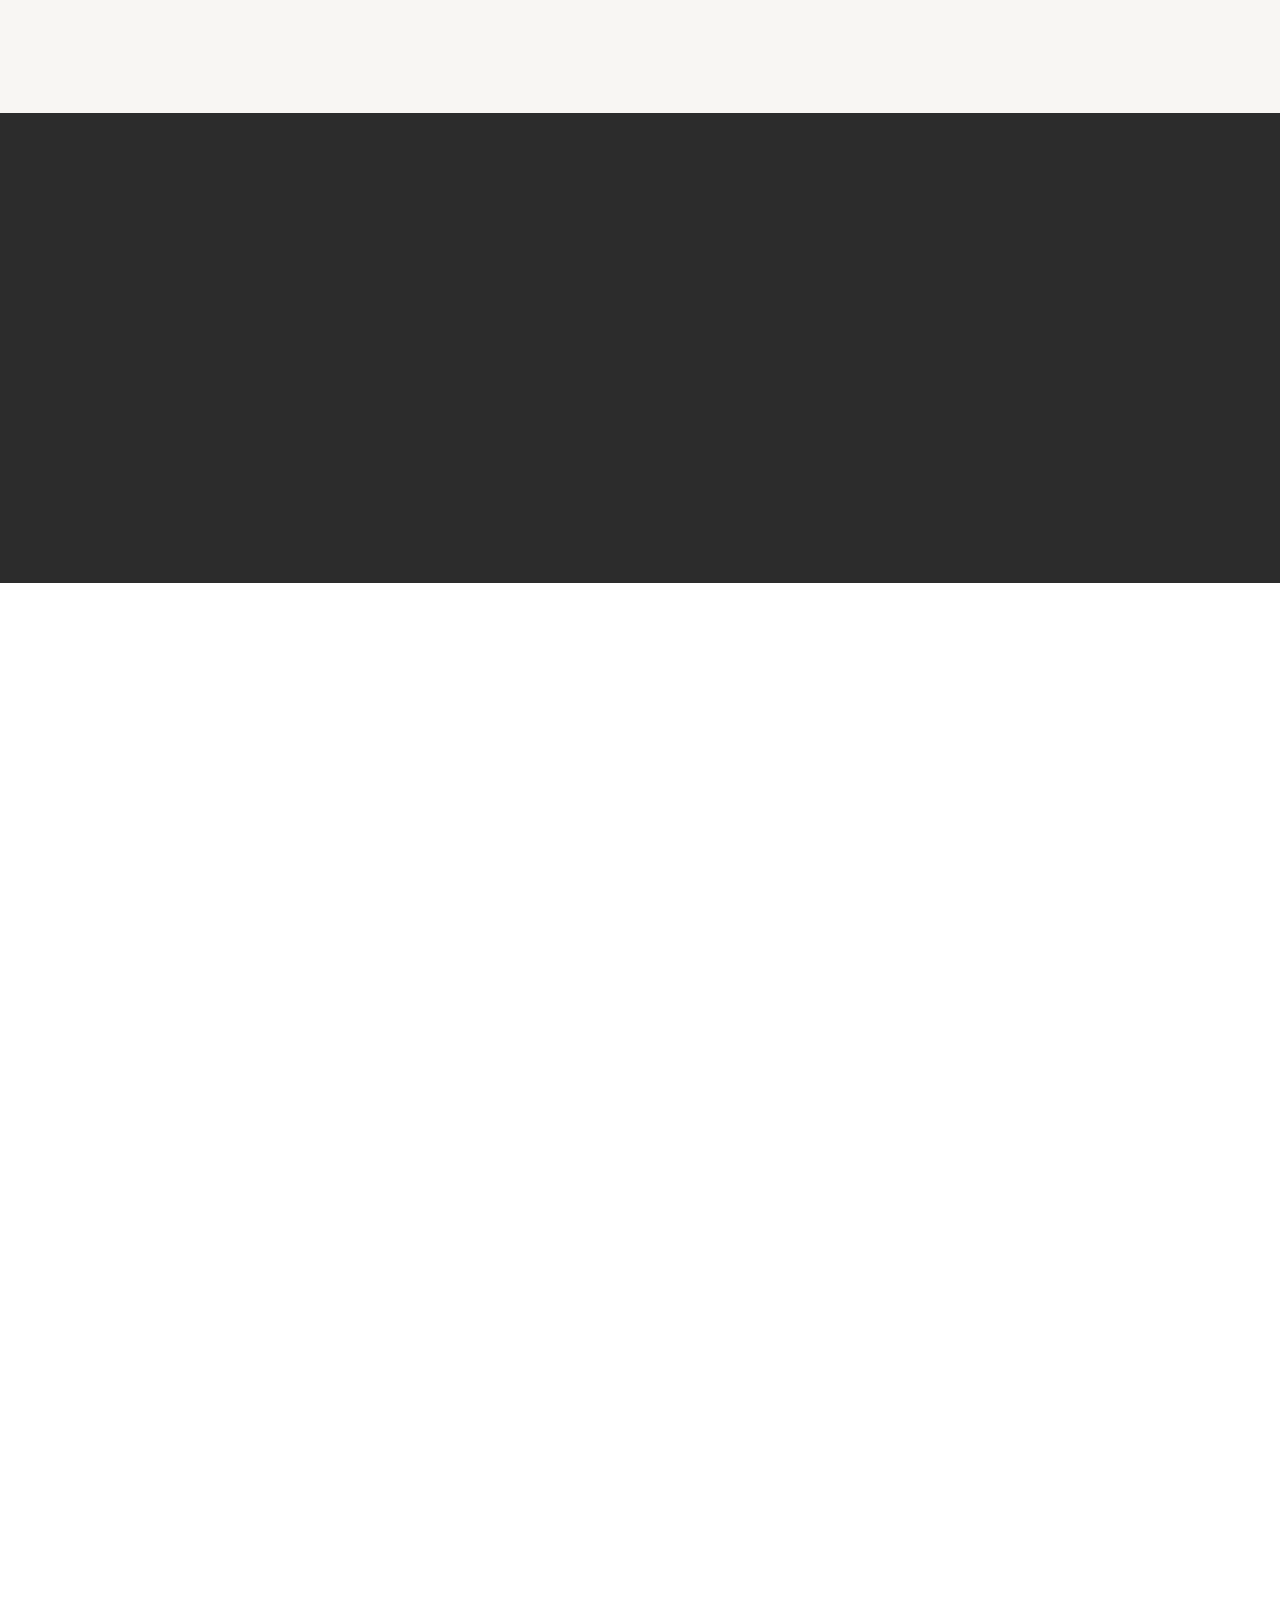
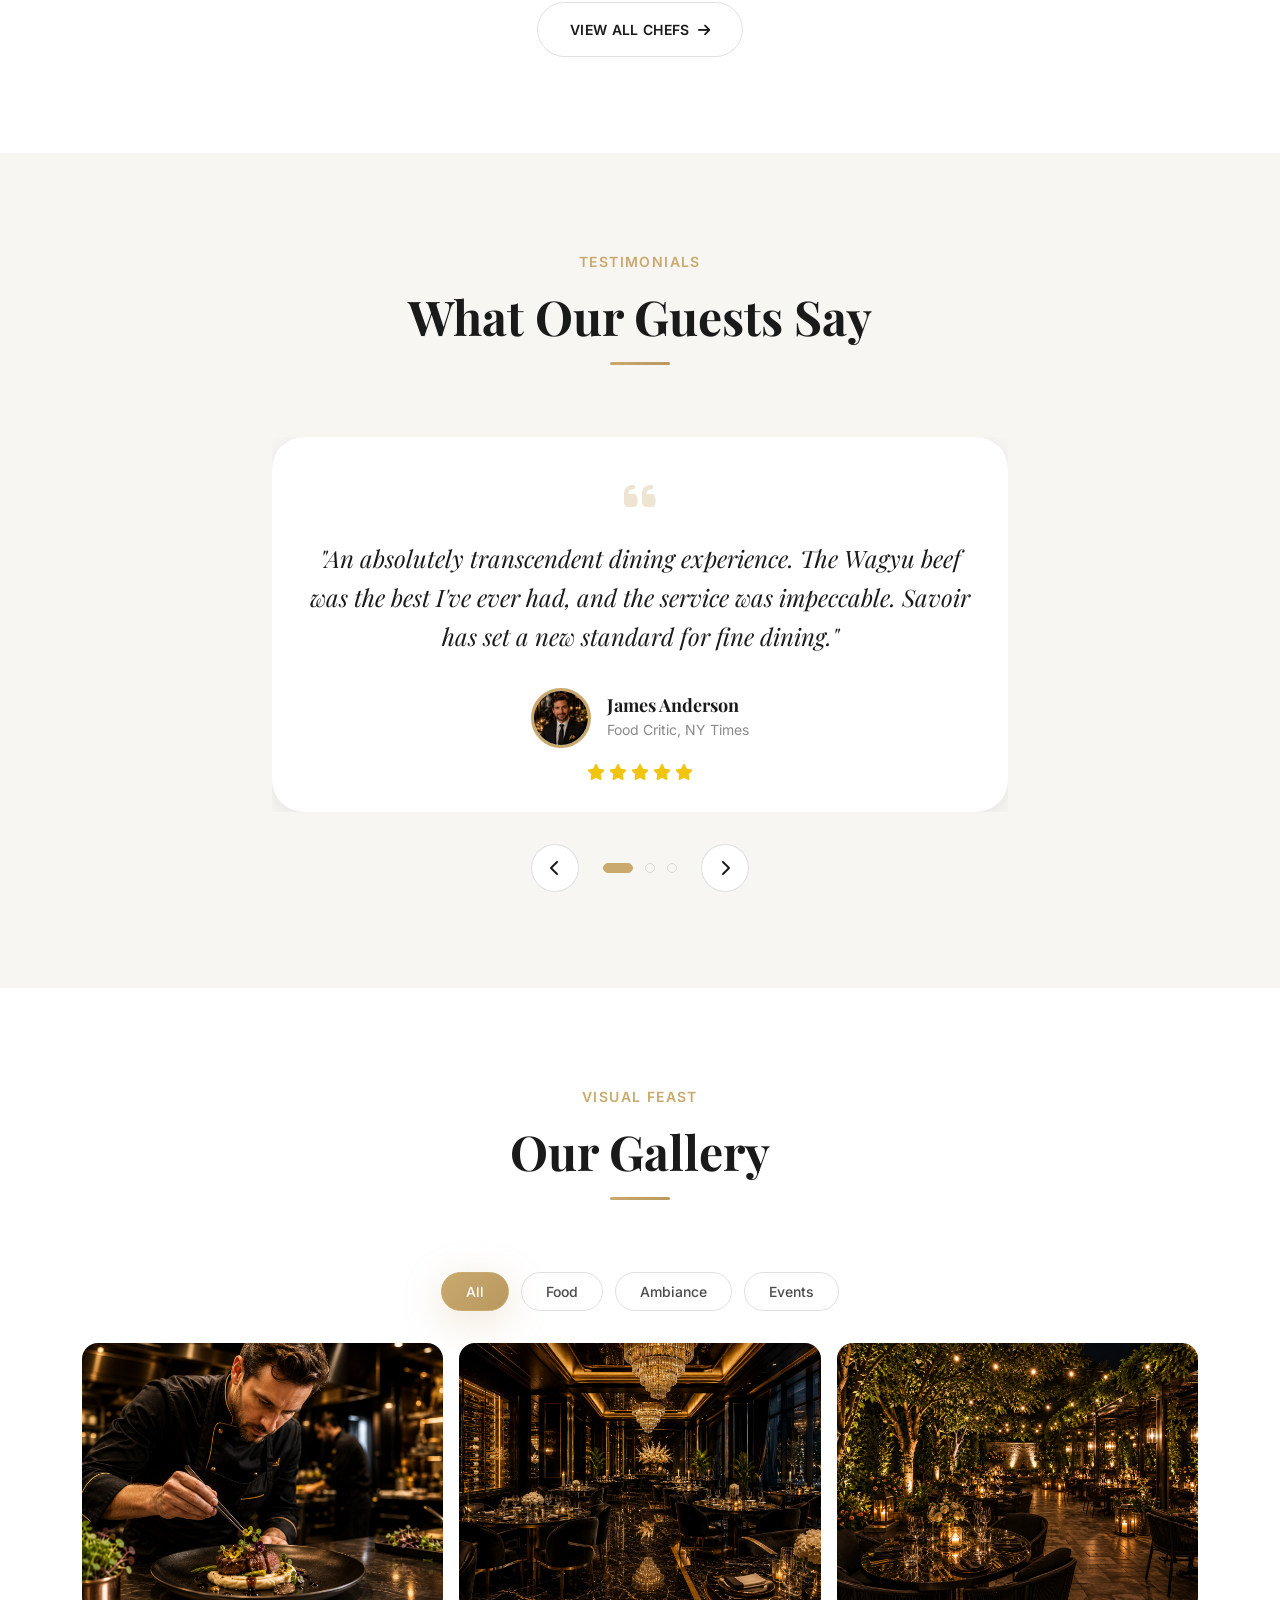
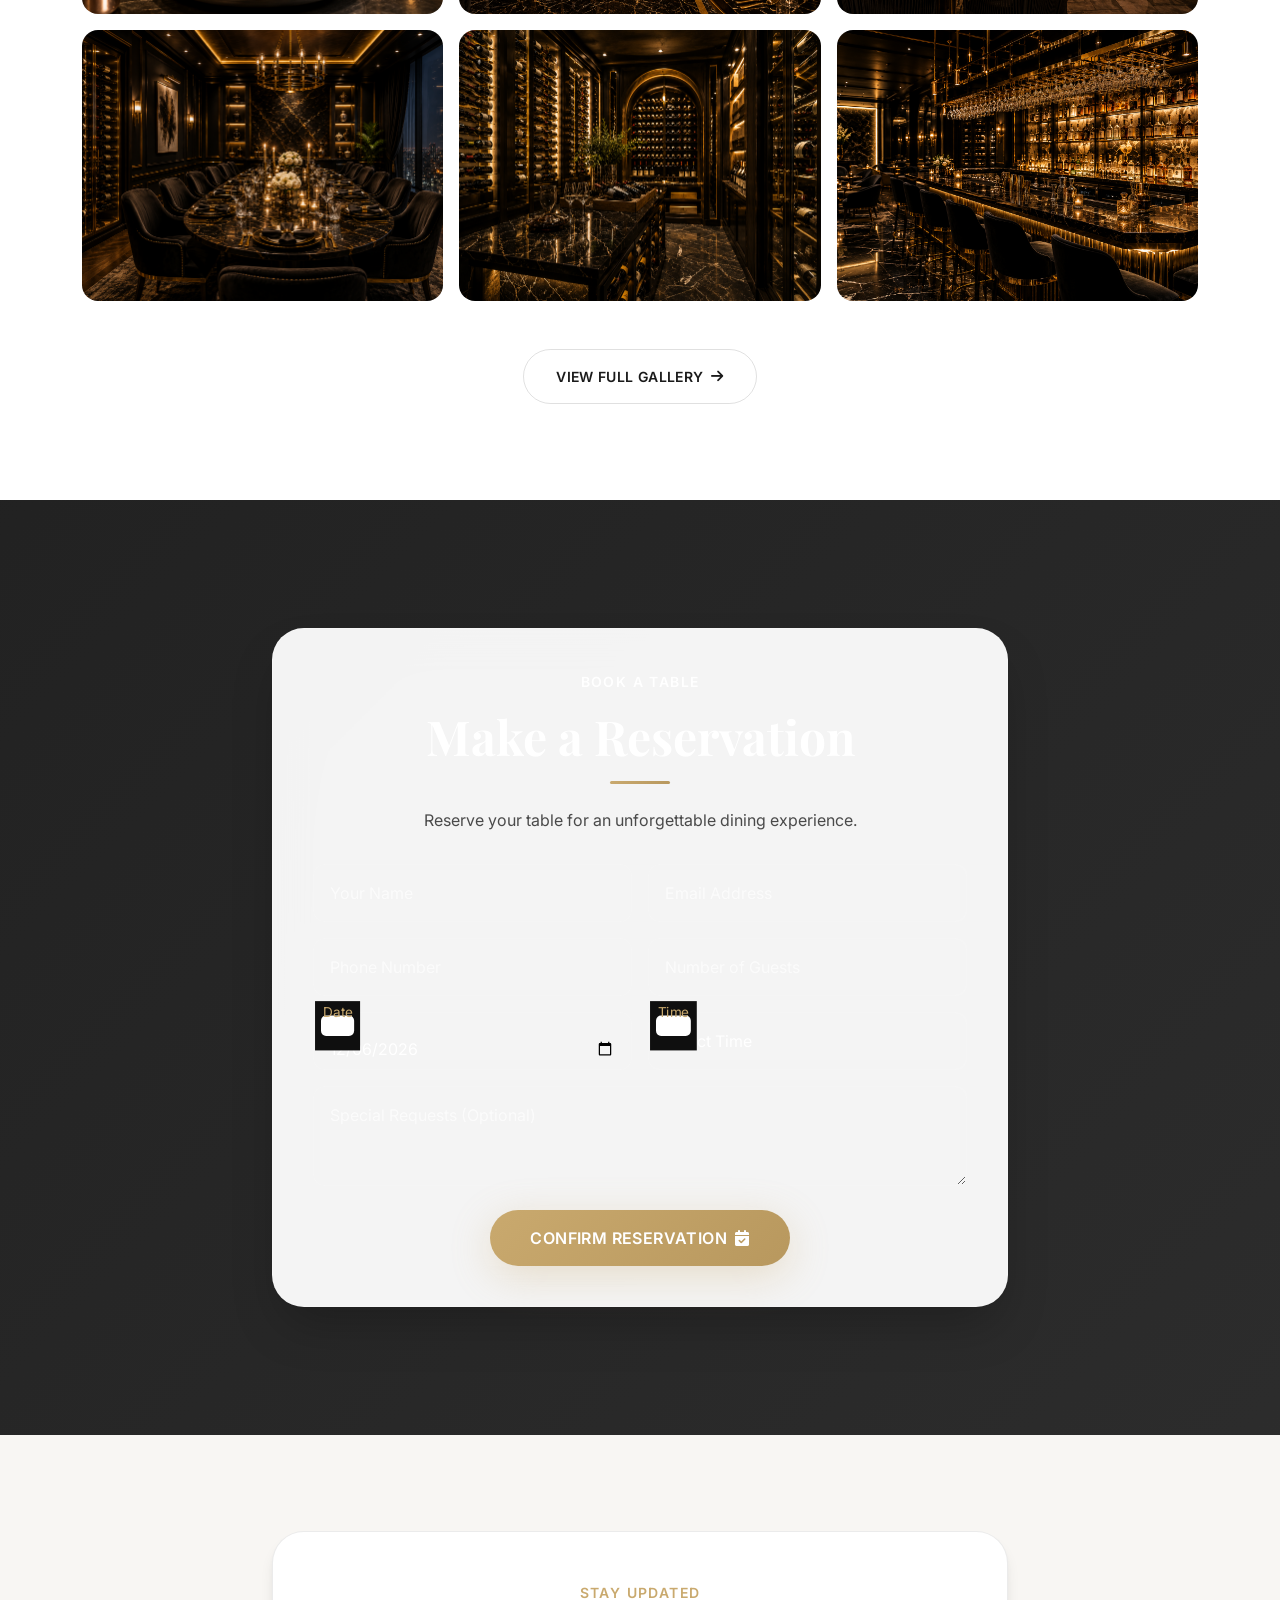
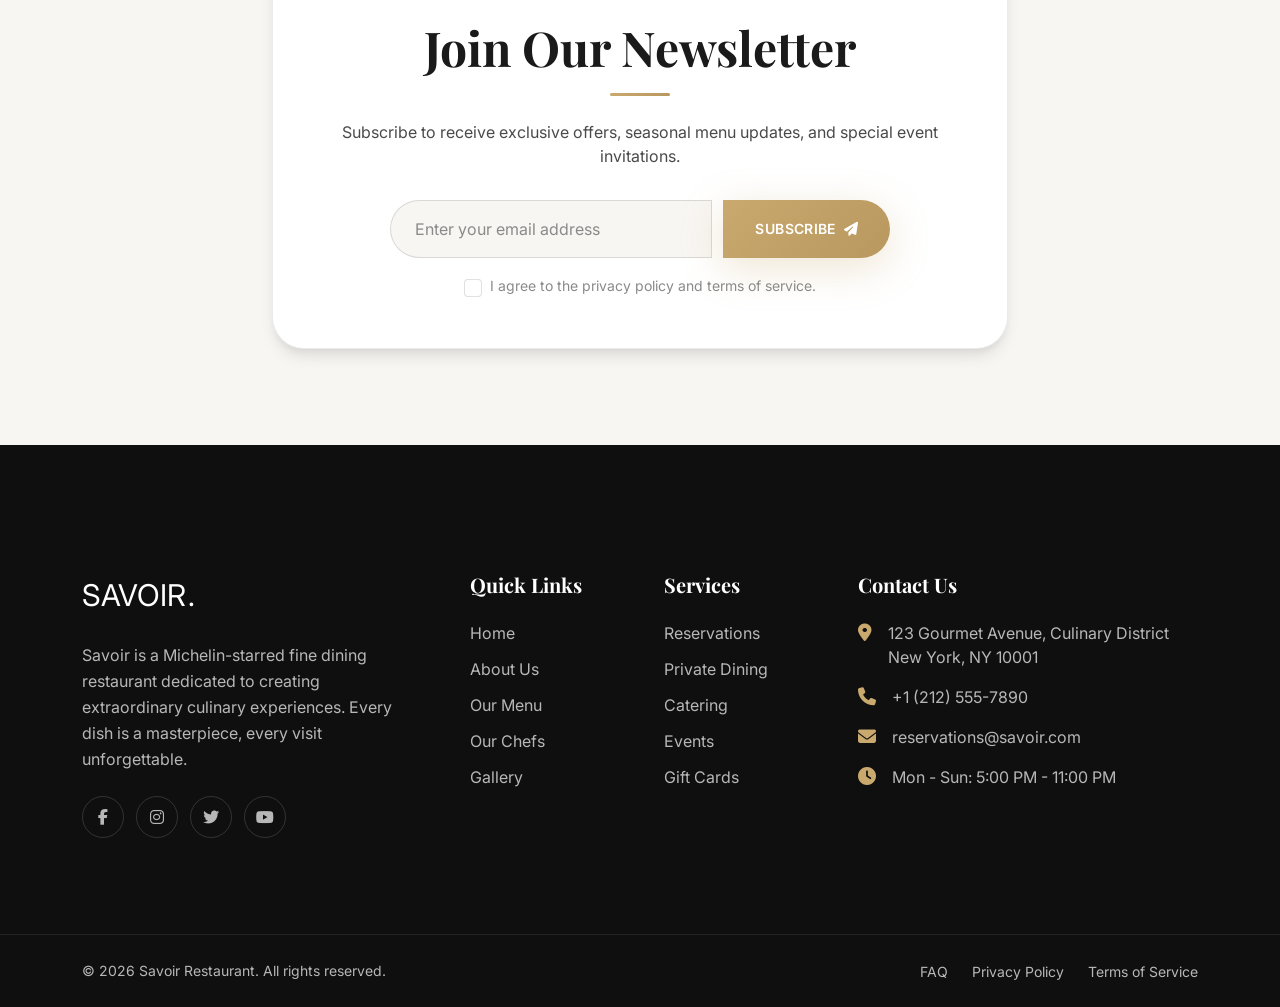
==== commit c71cd707: "index.html" ====
--- a/index.html
+++ b/index.html
@@ -69,8 +69,7 @@
             </a>
             
             <!-- Mobile Toggle -->
-            <button class="navbar-toggler" type="button" data-bs-toggle="collapse" data-bs-target="#navbarNav" 
-                    aria-controls="navbarNav" aria-expanded="false" aria-label="Toggle navigation">
+            <button class="navbar-toggler" type="button" aria-controls="navbarNav" aria-expanded="false" aria-label="Toggle navigation">
                 <span class="toggler-line"></span>
                 <span class="toggler-line"></span>
                 <span class="toggler-line"></span>
